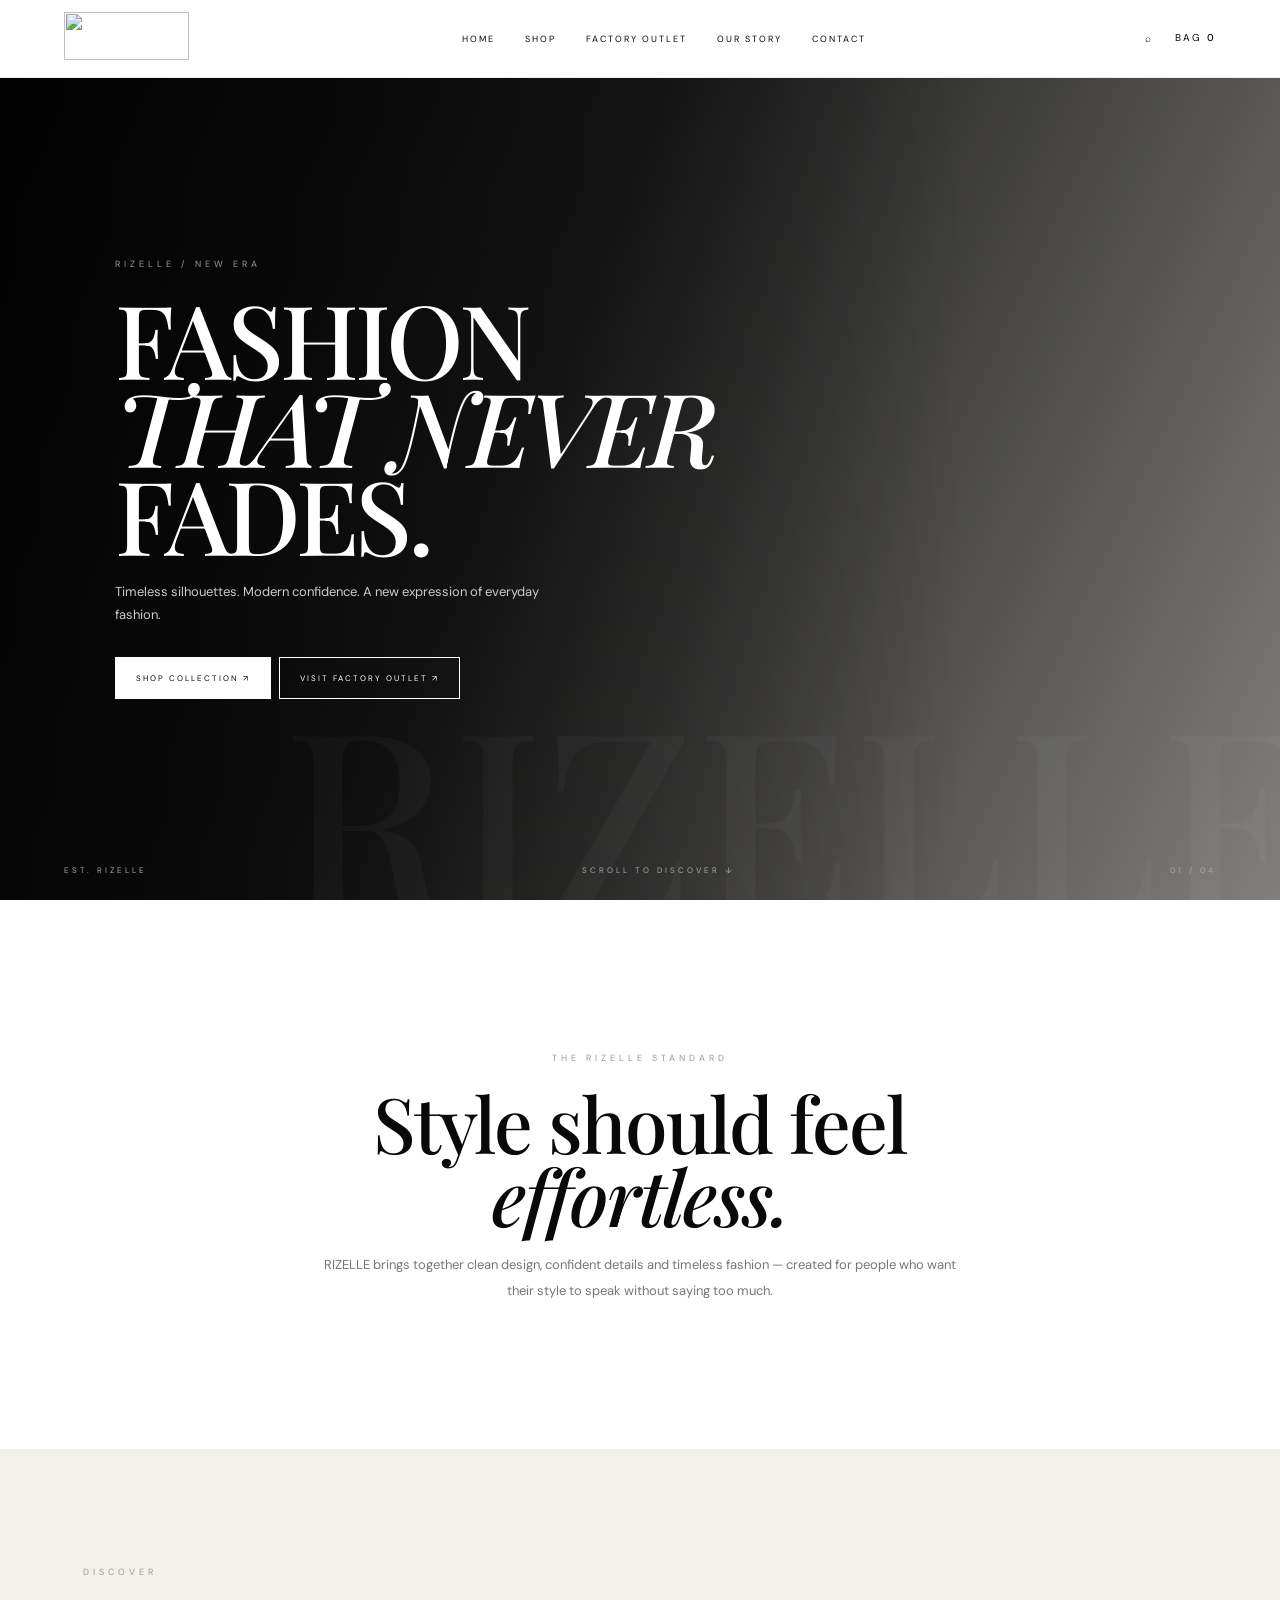
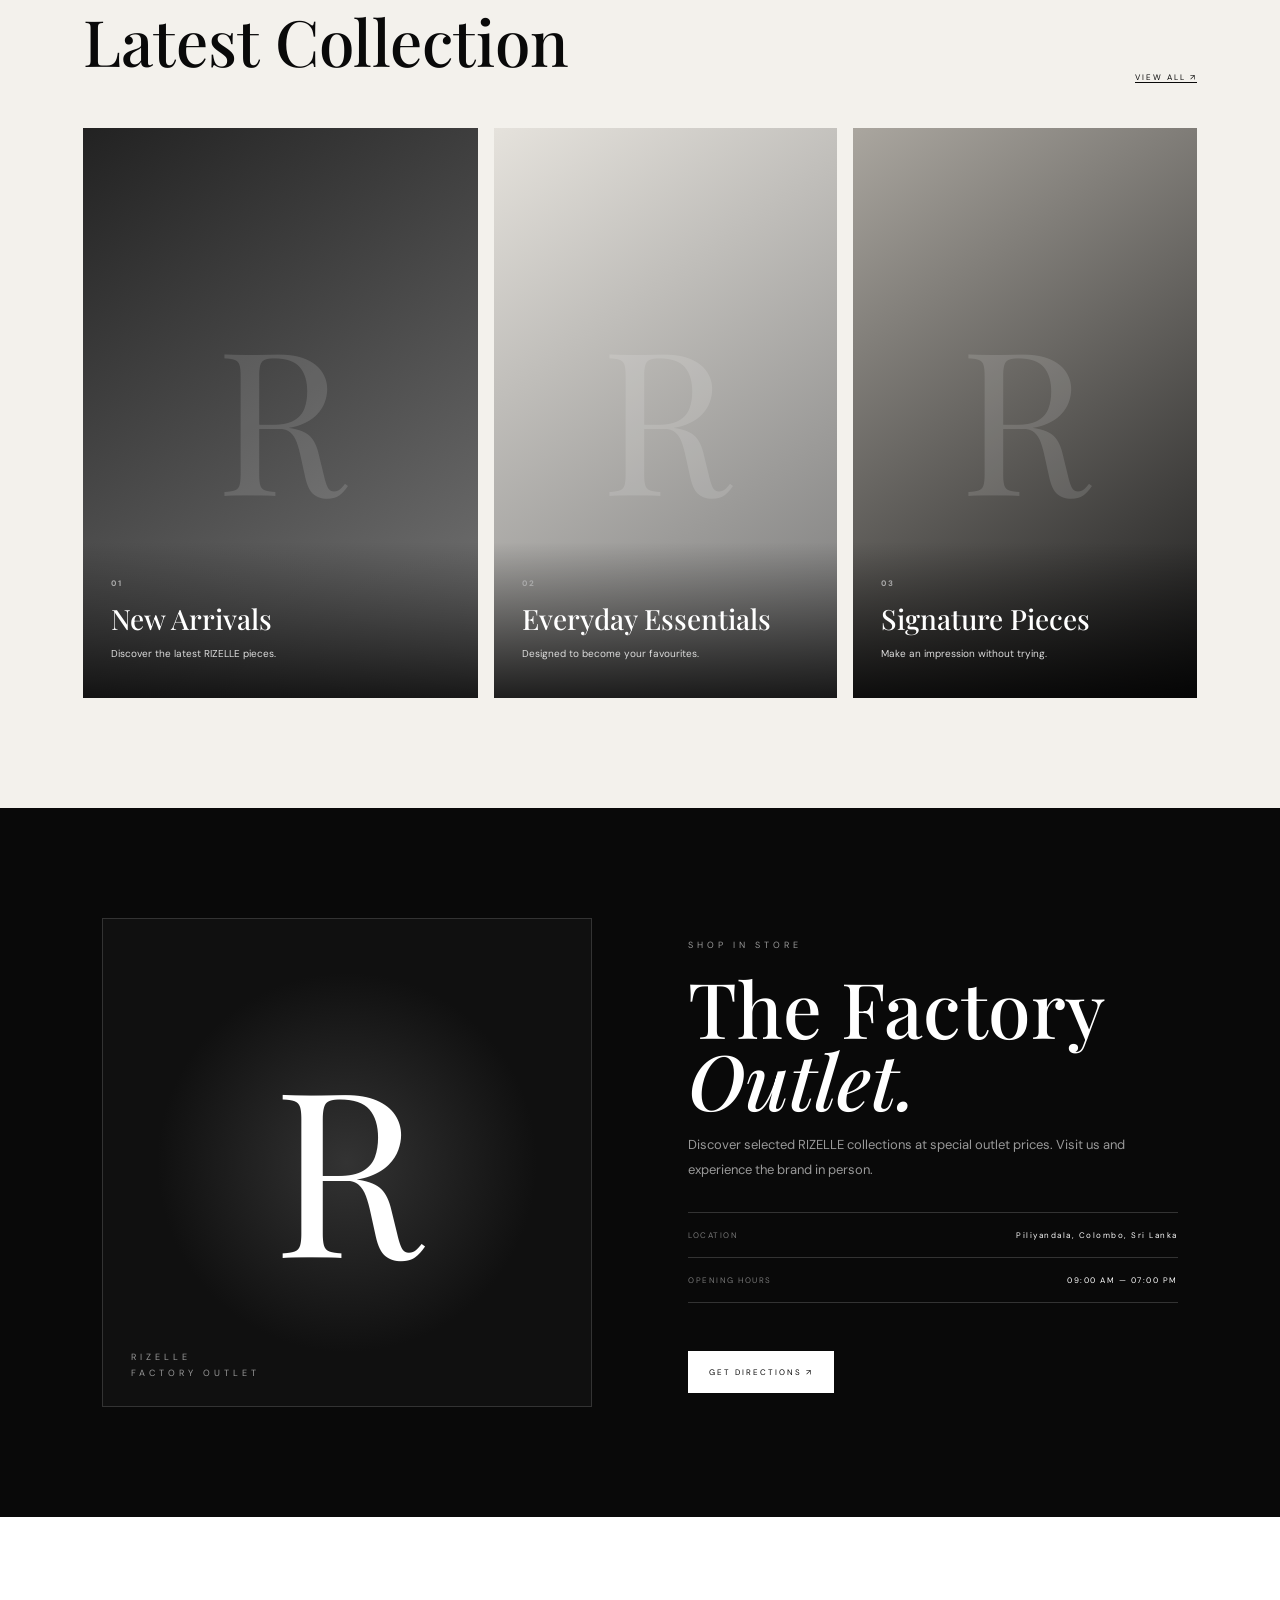
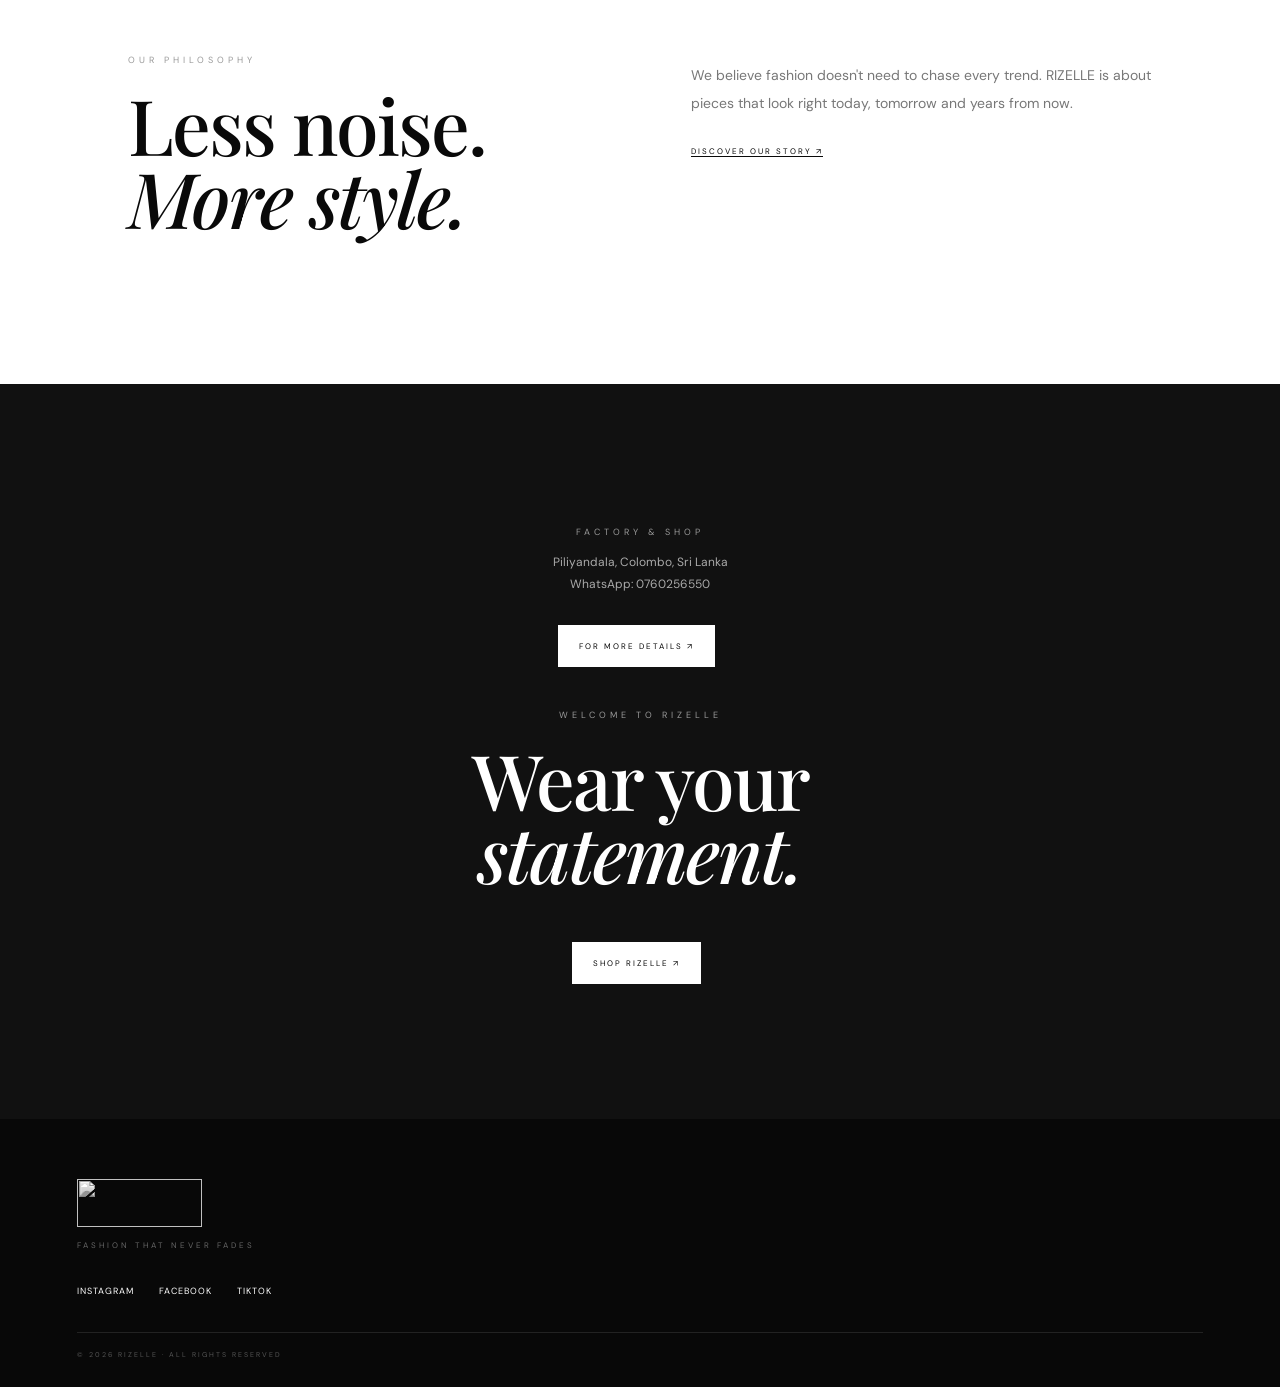
==== index.html @ 4c26e514 "Add files via upload" ====
<!doctype html>
<html lang="en"><head><meta charset="UTF-8"><meta name="viewport" content="width=device-width,initial-scale=1">
<title>RIZELLE — Fashion That Never Fades</title><link rel="stylesheet" href="style.css"></head>
<body>
<header><a href="#home"><img src="assets/rizelle-logo.jpg"></a>
<nav id="nav"><a href="#home">HOME</a><a href="shop.html">SHOP</a><a href="#outlet">FACTORY OUTLET</a><a href="#story">OUR STORY</a><a href="#contact">CONTACT</a></nav>
<div class="actions"><button onclick="location.href='shop.html'">⌕</button><a href="bag.html">BAG <b data-bag-count>0</b></a><button class="menu" onclick="document.getElementById('nav').classList.toggle('open')">☰</button></div></header>

<section class="hero" id="home"><div class="shade"></div><div class="heroText">
<small>RIZELLE / NEW ERA</small><h1>FASHION<br><i>THAT NEVER</i><br>FADES.</h1>
<p>Timeless silhouettes. Modern confidence. A new expression of everyday fashion.</p>
<div><a class="btn light" href="#collection">SHOP COLLECTION ↗</a><a class="btn outline" href="#outlet">VISIT FACTORY OUTLET ↗</a></div></div>
<footer class="heroFoot"><span>EST. RIZELLE</span><span>SCROLL TO DISCOVER ↓</span><span>01 / 04</span></footer></section>

<section class="intro"><small>THE RIZELLE STANDARD</small><h2>Style should feel<br><i>effortless.</i></h2>
<p>RIZELLE brings together clean design, confident details and timeless fashion — created for people who want their style to speak without saying too much.</p></section>

<section class="collection" id="collection"><div class="head"><div><small>DISCOVER</small><h2>Latest Collection</h2></div><a href="#" href="shop.html">VIEW ALL ↗</a></div>
<div class="grid"><article><span>R</span><div><b>01</b><h3>New Arrivals</h3><p>Discover the latest RIZELLE pieces.</p></div></article>
<article><span>R</span><div><b>02</b><h3>Everyday Essentials</h3><p>Designed to become your favourites.</p></div></article>
<article><span>R</span><div><b>03</b><h3>Signature Pieces</h3><p>Make an impression without trying.</p></div></article></div></section>

<section class="outlet" id="outlet"><div class="visual"><strong>R</strong><small>RIZELLE<br>FACTORY OUTLET</small></div>
<div><small>SHOP IN STORE</small><h2>The Factory<br><i>Outlet.</i></h2><p>Discover selected RIZELLE collections at special outlet prices. Visit us and experience the brand in person.</p>
<div class="meta"><span>LOCATION <b>Piliyandala, Colombo, Sri Lanka</b></span><span>OPENING HOURS <b>09:00 AM — 07:00 PM</b></span></div>
<a class="btn light" href="https://www.google.com/maps/search/?api=1&query=Piliyandala%2C%20Colombo%2C%20Sri%20Lanka" target="_blank" rel="noopener">GET DIRECTIONS ↗</a></div></section>

<section class="story" id="story"><div><small>OUR PHILOSOPHY</small><h2>Less noise.<br><i>More style.</i></h2></div>
<div><p>We believe fashion doesn't need to chase every trend. RIZELLE is about pieces that look right today, tomorrow and years from now.</p><a href="#" onclick="toast('About page will be added later.');return false">DISCOVER OUR STORY ↗</a></div></section>

<section class="cta" id="contact"><div style="margin-bottom:35px"><small>FACTORY & SHOP</small><p style="color:#aaa;font-size:12px;line-height:1.8">Piliyandala, Colombo, Sri Lanka<br>WhatsApp: 0760256550</p><a class="btn light" href="https://wa.me/94760256550?text=Hello%20RIZELLE%2C%20I%20need%20more%20details." target="_blank" rel="noopener">FOR MORE DETAILS ↗</a></div><small>WELCOME TO RIZELLE</small><h2>Wear your<br><i>statement.</i></h2><a class="btn light" href="#collection">SHOP RIZELLE ↗</a></section>
<footer class="siteFoot"><img src="assets/rizelle-logo.jpg"><p>FASHION THAT NEVER FADES</p><div><a href="#">Instagram</a><a href="#">Facebook</a><a href="#">TikTok</a></div><hr><small>© 2026 RIZELLE · ALL RIGHTS RESERVED</small></footer>
<div id="toast"></div><script src="products.js"></script><script>updateBagCount();function toast(x){let t=document.getElementById('toast');t.textContent=x;t.className='show';setTimeout(()=>t.className='',2400)}</script>
</body></html>
---- style.css ----
@import url('https://fonts.googleapis.com/css2?family=DM+Sans:wght@400;500;600&family=Playfair+Display:ital,wght@0,500;0,600;1,500&display=swap');
*{box-sizing:border-box}html{scroll-behavior:smooth}body{margin:0;font-family:'DM Sans',Arial;color:#090909}a{text-decoration:none;color:inherit}button{font:inherit;border:0;background:none;cursor:pointer}
header{height:78px;position:fixed;z-index:20;top:0;left:0;right:0;background:#fff;border-bottom:1px solid #eee;display:flex;align-items:center;justify-content:space-between;padding:0 5%}header img{width:125px;height:48px;object-fit:cover}
nav{display:flex;gap:30px;font-size:9px;letter-spacing:2px}nav a:hover{opacity:.5}.actions{display:flex;gap:18px;font-size:10px;letter-spacing:2px}.menu{display:none}
.hero{height:100vh;min-height:680px;position:relative;background:linear-gradient(115deg,#050505,#1c1c1c 42%,#8a8884);color:#fff;display:flex;align-items:center;overflow:hidden}.hero:after{content:'RIZELLE';position:absolute;right:-3%;bottom:-9%;font:500 20vw 'Playfair Display';color:#ffffff08}.shade{position:absolute;inset:0;background:linear-gradient(90deg,#000b,#0001 75%)}.heroText{position:relative;z-index:2;margin-left:9%;max-width:760px;padding-top:50px}.heroText small,.intro>small,.collection small,.outlet>div>small,.story small,.cta small{font-size:9px;letter-spacing:4px;color:#999}.heroText h1{font:500 clamp(56px,8vw,120px)/.86 'Playfair Display';letter-spacing:-4px;margin:22px 0}.heroText p{max-width:470px;color:#ccc;line-height:1.8;font-size:13px}.btn{display:inline-block;padding:15px 20px;margin:18px 8px 0 0;font-size:8px;letter-spacing:2px;border:1px solid #fff}.light{background:#fff;color:#090909}.outline{color:#fff}.outline:hover{background:#fff;color:#090909}.heroFoot{position:absolute;z-index:2;bottom:25px;left:5%;right:5%;display:flex;justify-content:space-between;color:#aaa;font-size:8px;letter-spacing:3px}
.intro{text-align:center;padding:145px 8%}.intro h2,.story h2,.cta h2{font:500 clamp(50px,6vw,88px)/.95 'Playfair Display';margin:20px 0;letter-spacing:-2px}.intro p{max-width:650px;margin:auto;color:#777;line-height:2;font-size:13px}
.collection{padding:110px 6.5%;background:#f3f1ec}.head{display:flex;justify-content:space-between;align-items:end;margin-bottom:45px}.head h2{font:500 clamp(43px,5vw,70px) 'Playfair Display';margin:18px 0 0}.head>a,.story a{font-size:8px;letter-spacing:2px;border-bottom:1px solid}
.grid{display:grid;grid-template-columns:1.15fr 1fr 1fr;gap:16px}.grid article{height:570px;position:relative;overflow:hidden;background:linear-gradient(145deg,#222,#777);color:#fff}.grid article:nth-child(2){background:linear-gradient(145deg,#e5e2dc,#777)}.grid article:nth-child(3){background:linear-gradient(145deg,#aaa69f,#191919)}.grid article>span{position:absolute;inset:0;display:flex;align-items:center;justify-content:center;font:200px 'Playfair Display';color:#fff2}.grid article>div{position:absolute;bottom:0;padding:28px;width:100%;background:linear-gradient(#0000,#000c)}.grid b{font-size:8px;color:#aaa;letter-spacing:2px}.grid h3{font:500 28px 'Playfair Display';margin:9px 0 4px}.grid p{font-size:10px;color:#ddd}
.outlet{padding:110px 8%;background:#090909;color:#fff;display:grid;grid-template-columns:1fr 1fr;gap:9%;align-items:center}.visual{aspect-ratio:1;border:1px solid #333;display:flex;align-items:center;justify-content:center;position:relative;background:radial-gradient(circle,#333,#101010 55%)}.visual strong{font:18vw 'Playfair Display'}.visual small{position:absolute;bottom:25px;left:28px;font-size:8px;letter-spacing:3px;line-height:1.8;color:#aaa}.outlet h2{font:500 clamp(50px,6vw,86px)/.94 'Playfair Display';margin:18px 0}.outlet p{max-width:500px;color:#999;line-height:1.9;font-size:13px}.meta{border-top:1px solid #333;margin:30px 0}.meta span{display:flex;justify-content:space-between;border-bottom:1px solid #333;padding:17px 0;font-size:8px;letter-spacing:1.5px;color:#777}.meta b{font-weight:400;color:#fff}
.story{padding:130px 10%;display:grid;grid-template-columns:1fr 1fr;gap:10%}.story p{max-width:480px;color:#777;line-height:2;font-size:14px}.story a{display:inline-block;margin-top:15px}
.cta{text-align:center;background:#111;color:#fff;padding:135px 7%}.cta h2{margin:20px 0 35px}.siteFoot{background:#080808;color:#fff;padding:60px 6% 25px}.siteFoot img{width:125px;height:48px;object-fit:cover;filter:grayscale(1)}.siteFoot p{font-size:8px;letter-spacing:3px;color:#666}.siteFoot div{display:flex;gap:25px;margin:35px 0;font-size:9px;letter-spacing:1px;text-transform:uppercase}.siteFoot hr{border:0;border-top:1px solid #222}.siteFoot>small{color:#555;font-size:7px;letter-spacing:2px}
#toast{position:fixed;z-index:50;bottom:30px;left:50%;transform:translate(-50%,20px);background:#111;color:#fff;padding:14px 20px;font-size:10px;opacity:0;transition:.25s;pointer-events:none}#toast.show{opacity:1;transform:translate(-50%,0)}
@media(max-width:850px){nav{display:none;position:absolute;top:78px;left:0;right:0;background:#fff;padding:25px;flex-direction:column}nav.open{display:flex}.menu{display:block}.heroText{margin-left:7%}.grid{grid-template-columns:1fr}.grid article{height:480px}.outlet{grid-template-columns:1fr}.story{grid-template-columns:1fr;gap:45px}.heroFoot span:nth-child(2){display:none}}
@media(max-width:520px){header{height:70px}.hero{min-height:720px}.heroText{margin-left:6%;padding-right:6%}.heroText h1{font-size:56px;letter-spacing:-2px}.heroFoot{font-size:7px}.intro{padding:100px 7%}.collection{padding:80px 6%}.outlet{padding:80px 6%}.story{padding:90px 7%}.cta{padding:100px 7%}.siteFoot div{flex-direction:column;gap:12px}}
.actions a{font-size:10px;letter-spacing:2px}.actions b{font-weight:500}.siteFoot a:hover{opacity:.6}
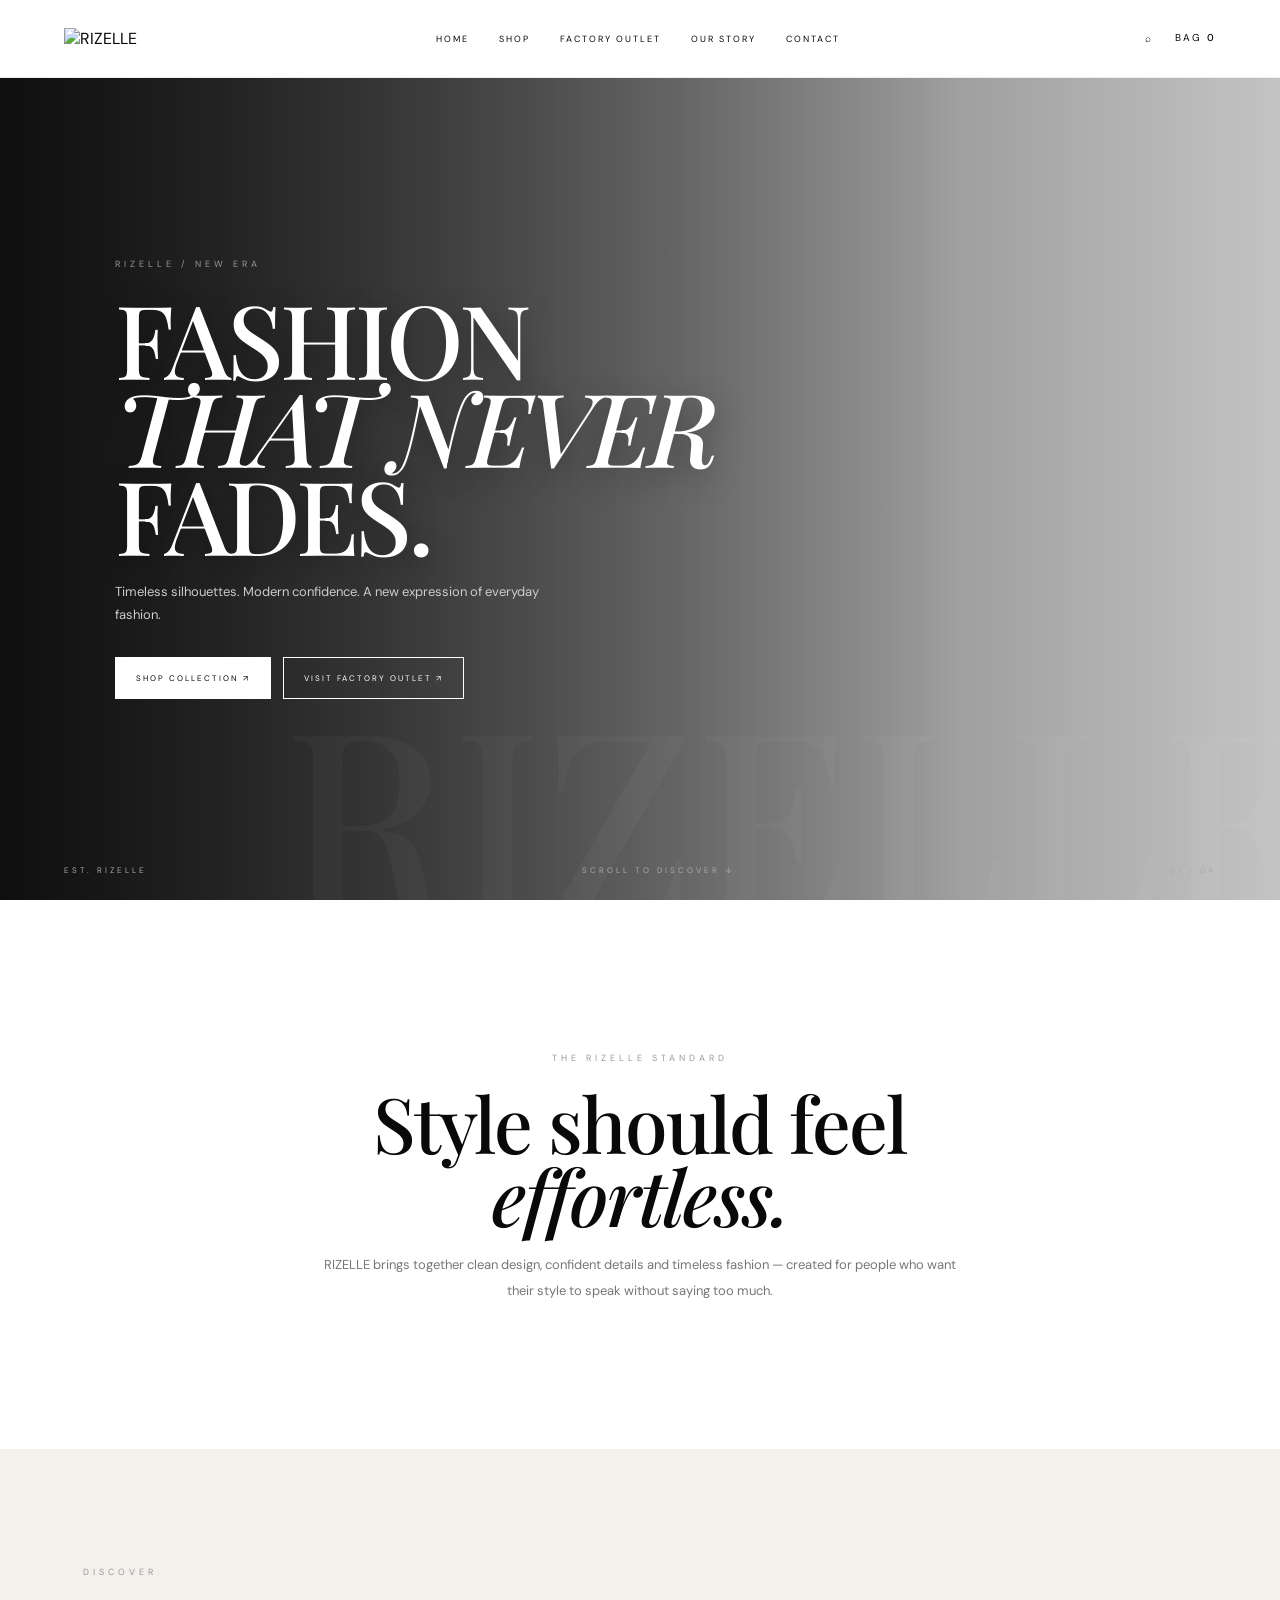
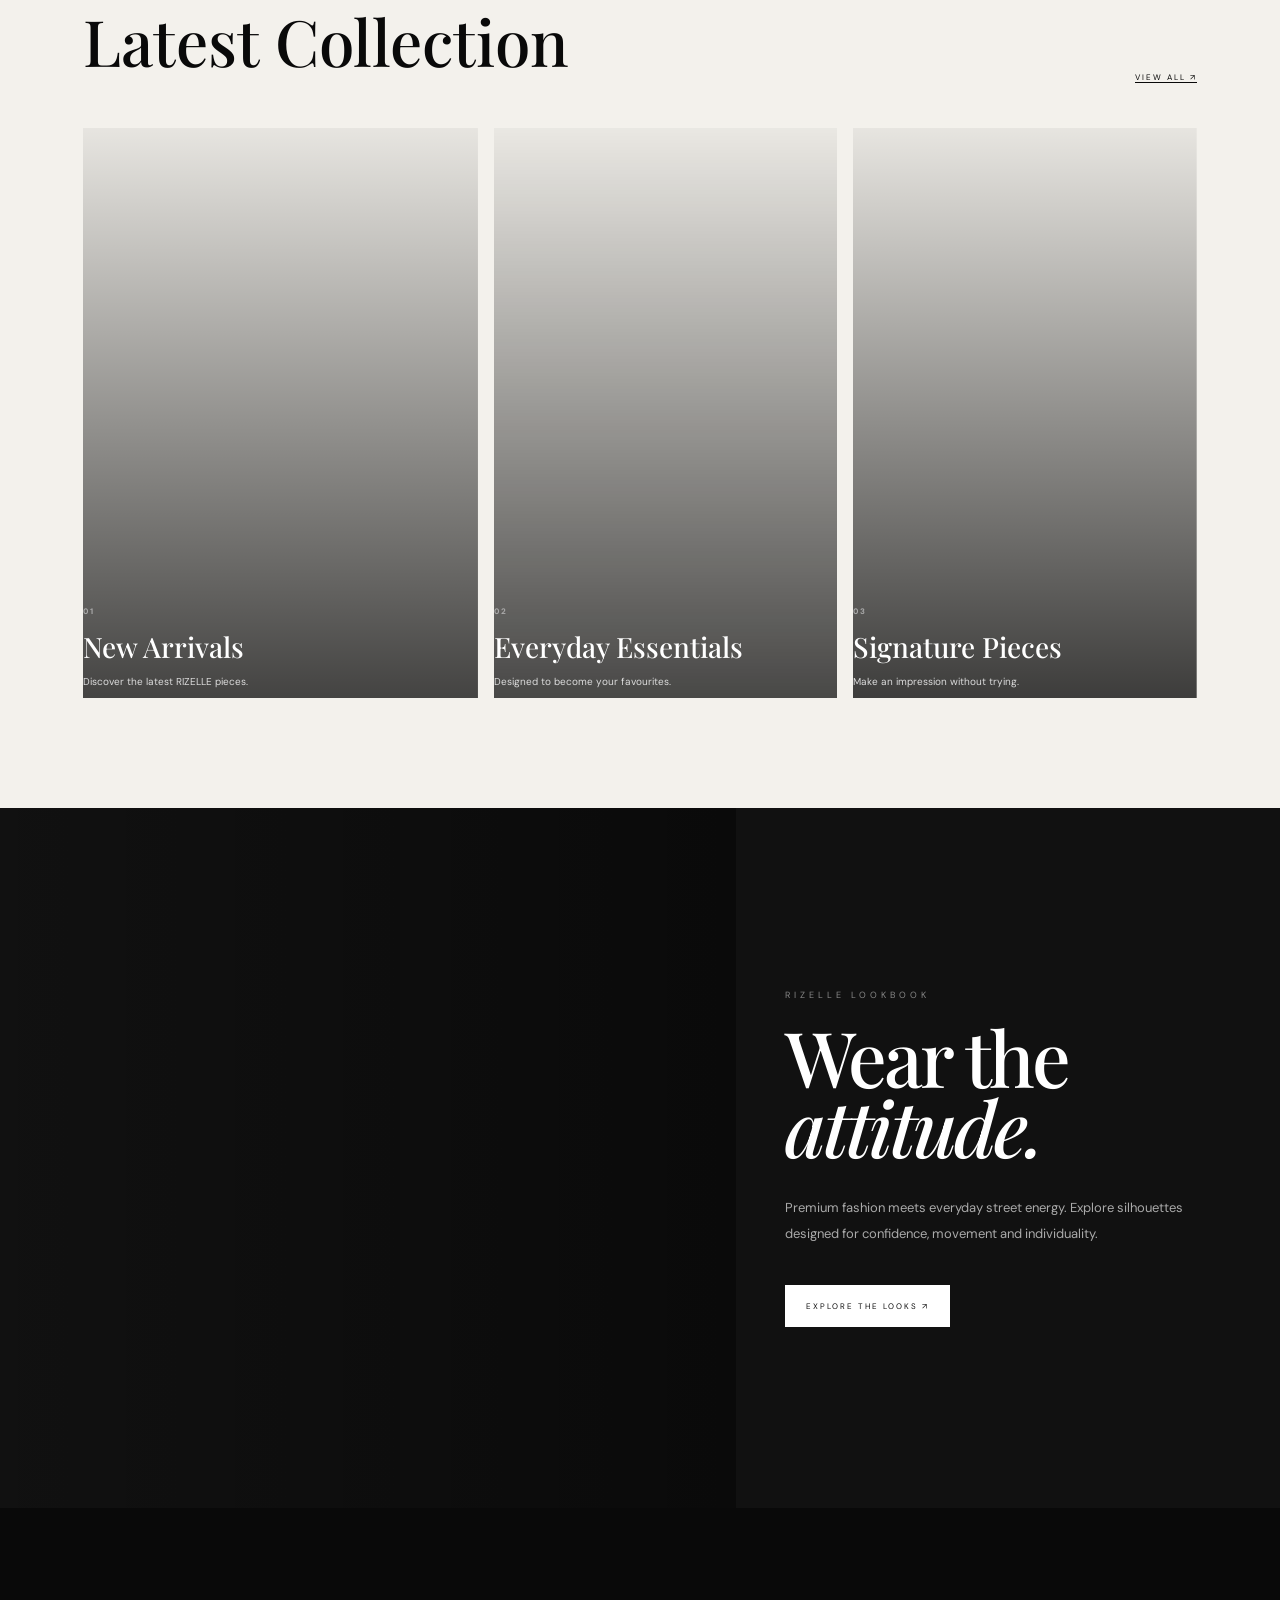
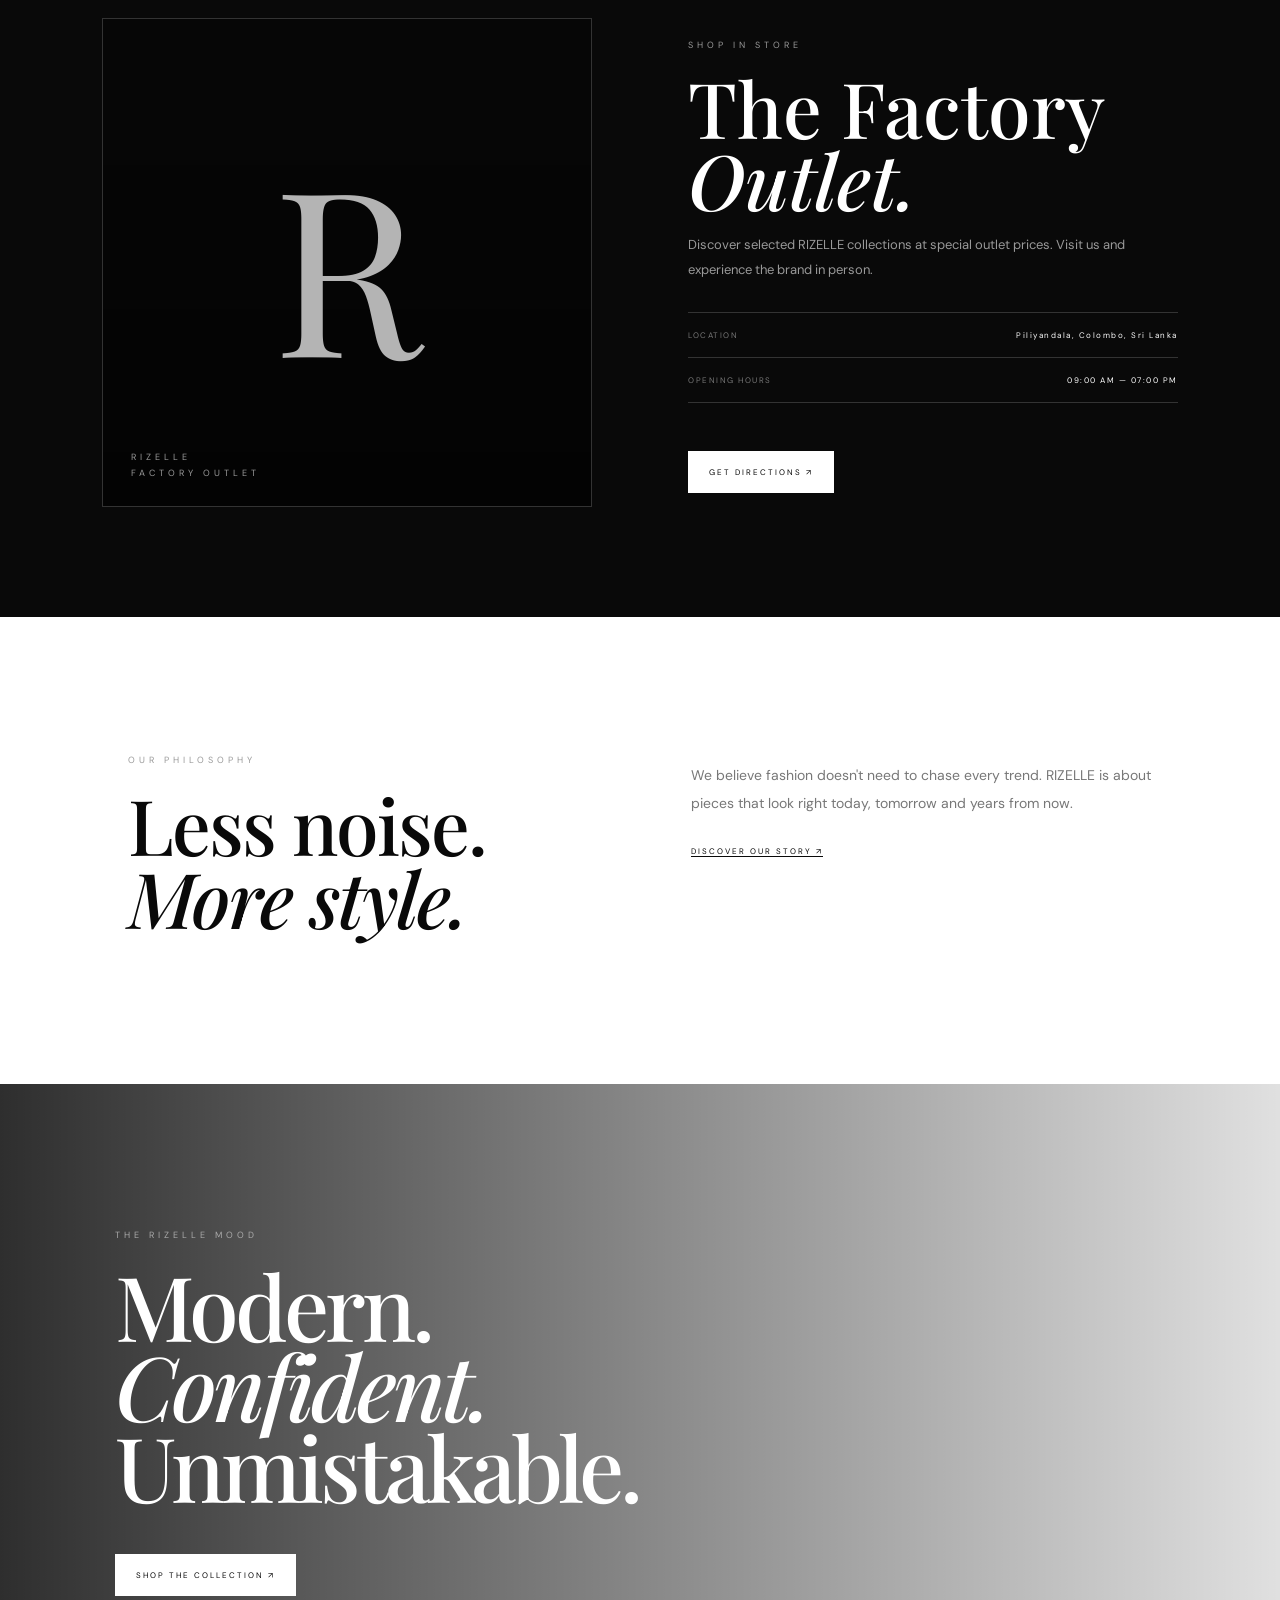
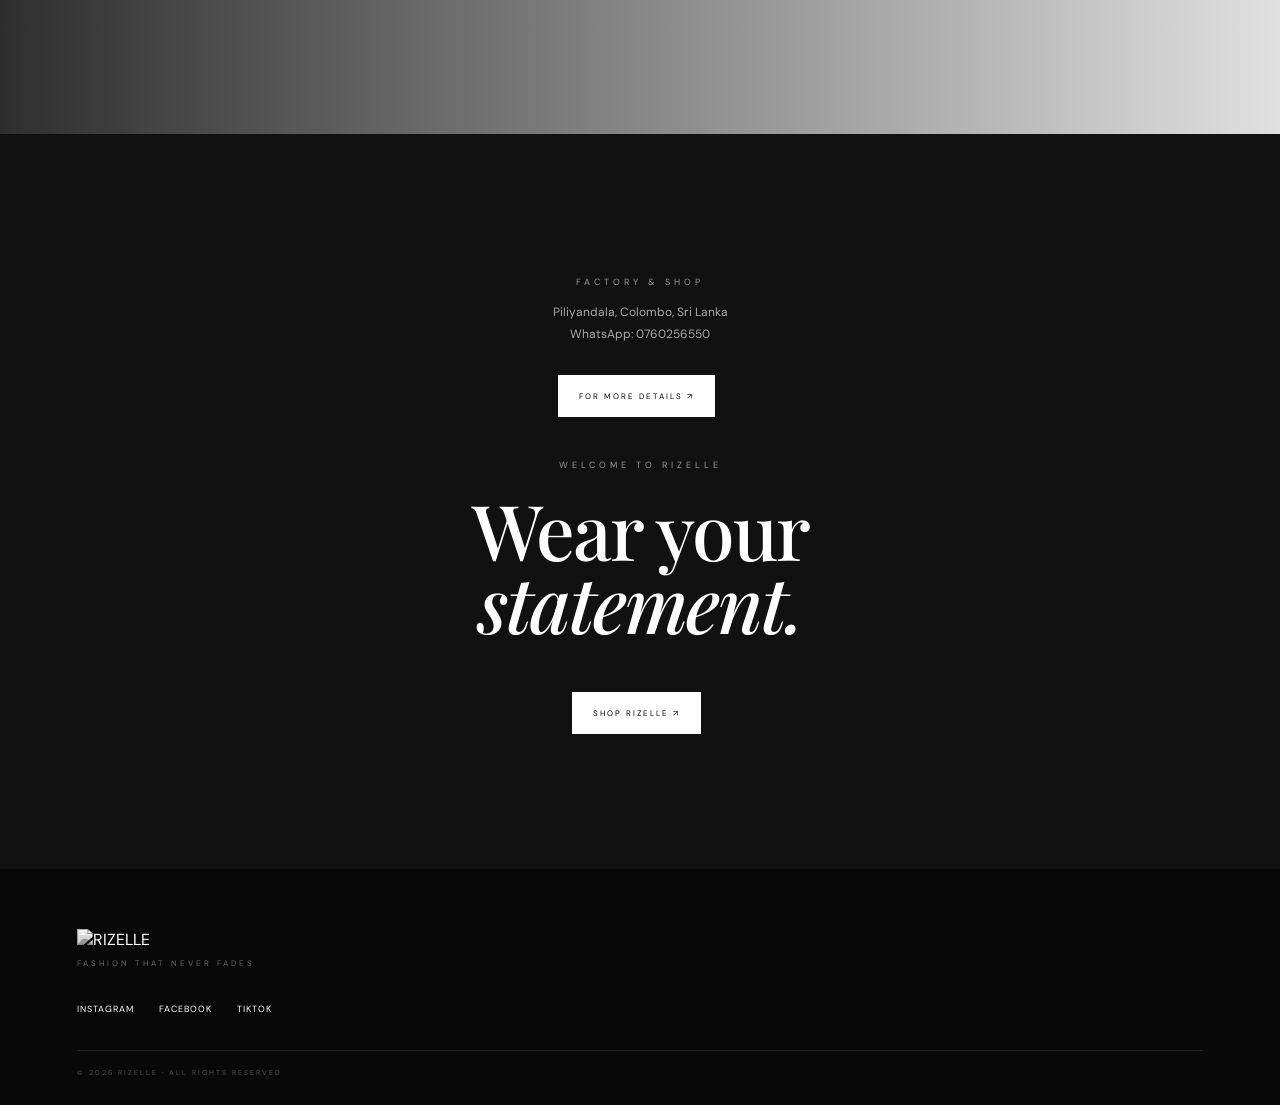
==== commit ce9a61e8: "Refactor index.html structure and styles" ====
--- a/index.html
+++ b/index.html
@@ -1,34 +1,953 @@
 <!doctype html>
-<html lang="en"><head><meta charset="UTF-8"><meta name="viewport" content="width=device-width,initial-scale=1">
-<title>RIZELLE — Fashion That Never Fades</title><link rel="stylesheet" href="style.css"></head>
+
+<html lang="en">
+
+<head>
+
+<meta charset="UTF-8">
+
+<meta
+name="viewport"
+content="width=device-width,initial-scale=1"
+
+>
+
+<title>RIZELLE — Fashion That Never Fades</title>
+
+<link
+  rel="stylesheet"
+  href="style.css"
+>
+
+<style>
+
+/* =========================================================
+   RIZELLE HOMEPAGE CREATIVE LAYER
+   ========================================================= */
+
+.hero {
+  background:
+    linear-gradient(
+      90deg,
+      rgba(0,0,0,.78),
+      rgba(0,0,0,.18)
+    ),
+    url("https://images.pexels.com/photos/1043474/pexels-photo-1043474.jpeg?auto=compress&cs=tinysrgb&w=1800")
+    center/cover no-repeat !important;
+}
+
+.heroText {
+  max-width: 780px;
+}
+
+.heroText h1 {
+  text-shadow: 0 8px 30px rgba(0,0,0,.35);
+}
+
+
+/* COLLECTION */
+
+.collection {
+  background: #f3f1ec;
+}
+
+.collection .grid article {
+  background-size: cover !important;
+  background-position: center !important;
+  transition:
+    transform .5s ease,
+    background-position .5s ease;
+}
+
+.collection .grid article:hover {
+  transform: translateY(-8px);
+}
+
+.cardOne {
+  background:
+    linear-gradient(
+      0deg,
+      rgba(0,0,0,.72),
+      rgba(0,0,0,.05)
+    ),
+    url("https://images.pexels.com/photos/298863/pexels-photo-298863.jpeg?auto=compress&cs=tinysrgb&w=1200")
+    center/cover no-repeat !important;
+}
+
+.cardTwo {
+  background:
+    linear-gradient(
+      0deg,
+      rgba(0,0,0,.70),
+      rgba(0,0,0,.04)
+    ),
+    url("https://images.pexels.com/photos/428338/pexels-photo-428338.jpeg?auto=compress&cs=tinysrgb&w=1200")
+    center/cover no-repeat !important;
+}
+
+.cardThree {
+  background:
+    linear-gradient(
+      0deg,
+      rgba(0,0,0,.75),
+      rgba(0,0,0,.05)
+    ),
+    url("https://images.pexels.com/photos/1124465/pexels-photo-1124465.jpeg?auto=compress&cs=tinysrgb&w=1200")
+    center/cover no-repeat !important;
+}
+
+.collectionCard {
+  position: relative;
+}
+
+.collectionCard a {
+  position: absolute;
+  inset: 0;
+  display: block;
+  color: #fff;
+}
+
+.collectionCard > a > div:last-child {
+  position: absolute;
+  bottom: 0;
+  left: 0;
+  width: 100%;
+}
+
+
+/* LOOKBOOK */
+
+.lookbook {
+  min-height: 700px;
+  display: grid;
+  grid-template-columns: 1.15fr .85fr;
+  background: #111;
+  color: #fff;
+}
+
+.lookbookImage {
+  min-height: 700px;
+
+  background:
+    linear-gradient(
+      90deg,
+      rgba(0,0,0,.02),
+      rgba(0,0,0,.42)
+    ),
+    url("https://images.pexels.com/photos/1926769/pexels-photo-1926769.jpeg?auto=compress&cs=tinysrgb&w=1600")
+    center/cover no-repeat;
+}
+
+.lookbookText {
+  display: flex;
+  flex-direction: column;
+  justify-content: center;
+  padding: 80px 9%;
+}
+
+.lookbookText small {
+  color: #888;
+  font-size: 9px;
+  letter-spacing: 4px;
+}
+
+.lookbookText h2 {
+  font:
+    500 clamp(50px,6vw,88px)/.92
+    'Playfair Display',
+    serif;
+
+  letter-spacing: -3px;
+  margin: 20px 0;
+}
+
+.lookbookText p {
+  max-width: 420px;
+  color: #aaa;
+  font-size: 13px;
+  line-height: 2;
+  margin-bottom: 20px;
+}
+
+.btn.dark {
+  background: #fff;
+  color: #111;
+  border-color: #fff;
+  align-self: flex-start;
+}
+
+.btn.dark:hover {
+  background: transparent;
+  color: #fff;
+}
+
+
+/* OUTLET IMAGE */
+
+.outlet .visual {
+  overflow: hidden;
+
+  background:
+    linear-gradient(
+      rgba(0,0,0,.28),
+      rgba(0,0,0,.65)
+    ),
+    url("https://images.pexels.com/photos/994523/pexels-photo-994523.jpeg?auto=compress&cs=tinysrgb&w=1200")
+    center/cover no-repeat;
+}
+
+.outlet .visual strong {
+  color: rgba(255,255,255,.7);
+}
+
+
+/* STORY */
+
+.story {
+  background: #fff;
+}
+
+
+/* BRAND STATEMENT */
+
+.brandImage {
+  min-height: 650px;
+  display: flex;
+  align-items: center;
+
+  padding: 100px 9%;
+
+  color: #fff;
+
+  background:
+    linear-gradient(
+      90deg,
+      rgba(0,0,0,.82),
+      rgba(0,0,0,.12)
+    ),
+    url("https://images.pexels.com/photos/994523/pexels-photo-994523.jpeg?auto=compress&cs=tinysrgb&w=1800")
+    center/cover no-repeat;
+}
+
+.brandImage small {
+  font-size: 9px;
+  letter-spacing: 4px;
+  color: #aaa;
+}
+
+.brandImage h2 {
+  font:
+    500 clamp(52px,7vw,100px)/.9
+    'Playfair Display',
+    serif;
+
+  letter-spacing: -4px;
+  margin: 22px 0 30px;
+}
+
+
+/* MOBILE */
+
+@media(max-width:850px) {
+
+  .lookbook {
+    grid-template-columns: 1fr;
+  }
+
+  .lookbookImage {
+    min-height: 560px;
+  }
+
+  .lookbookText {
+    min-height: 500px;
+    padding: 80px 8%;
+  }
+
+  .brandImage {
+    min-height: 600px;
+    padding: 80px 7%;
+  }
+
+}
+
+
+@media(max-width:520px) {
+
+  .hero {
+    background-position: 62% center !important;
+  }
+
+  .lookbookImage {
+    min-height: 470px;
+  }
+
+  .lookbookText {
+    padding: 70px 7%;
+  }
+
+  .brandImage {
+    min-height: 540px;
+  }
+
+  .brandImage h2 {
+    letter-spacing: -2px;
+  }
+
+}
+
+</style>
+
+</head>
+
 <body>
-<header><a href="#home"><img src="assets/rizelle-logo.jpg"></a>
-<nav id="nav"><a href="#home">HOME</a><a href="shop.html">SHOP</a><a href="#outlet">FACTORY OUTLET</a><a href="#story">OUR STORY</a><a href="#contact">CONTACT</a></nav>
-<div class="actions"><button onclick="location.href='shop.html'">⌕</button><a href="bag.html">BAG <b data-bag-count>0</b></a><button class="menu" onclick="document.getElementById('nav').classList.toggle('open')">☰</button></div></header>
-
-<section class="hero" id="home"><div class="shade"></div><div class="heroText">
-<small>RIZELLE / NEW ERA</small><h1>FASHION<br><i>THAT NEVER</i><br>FADES.</h1>
-<p>Timeless silhouettes. Modern confidence. A new expression of everyday fashion.</p>
-<div><a class="btn light" href="#collection">SHOP COLLECTION ↗</a><a class="btn outline" href="#outlet">VISIT FACTORY OUTLET ↗</a></div></div>
-<footer class="heroFoot"><span>EST. RIZELLE</span><span>SCROLL TO DISCOVER ↓</span><span>01 / 04</span></footer></section>
-
-<section class="intro"><small>THE RIZELLE STANDARD</small><h2>Style should feel<br><i>effortless.</i></h2>
-<p>RIZELLE brings together clean design, confident details and timeless fashion — created for people who want their style to speak without saying too much.</p></section>
-
-<section class="collection" id="collection"><div class="head"><div><small>DISCOVER</small><h2>Latest Collection</h2></div><a href="#" href="shop.html">VIEW ALL ↗</a></div>
-<div class="grid"><article><span>R</span><div><b>01</b><h3>New Arrivals</h3><p>Discover the latest RIZELLE pieces.</p></div></article>
-<article><span>R</span><div><b>02</b><h3>Everyday Essentials</h3><p>Designed to become your favourites.</p></div></article>
-<article><span>R</span><div><b>03</b><h3>Signature Pieces</h3><p>Make an impression without trying.</p></div></article></div></section>
-
-<section class="outlet" id="outlet"><div class="visual"><strong>R</strong><small>RIZELLE<br>FACTORY OUTLET</small></div>
-<div><small>SHOP IN STORE</small><h2>The Factory<br><i>Outlet.</i></h2><p>Discover selected RIZELLE collections at special outlet prices. Visit us and experience the brand in person.</p>
-<div class="meta"><span>LOCATION <b>Piliyandala, Colombo, Sri Lanka</b></span><span>OPENING HOURS <b>09:00 AM — 07:00 PM</b></span></div>
-<a class="btn light" href="https://www.google.com/maps/search/?api=1&query=Piliyandala%2C%20Colombo%2C%20Sri%20Lanka" target="_blank" rel="noopener">GET DIRECTIONS ↗</a></div></section>
-
-<section class="story" id="story"><div><small>OUR PHILOSOPHY</small><h2>Less noise.<br><i>More style.</i></h2></div>
-<div><p>We believe fashion doesn't need to chase every trend. RIZELLE is about pieces that look right today, tomorrow and years from now.</p><a href="#" onclick="toast('About page will be added later.');return false">DISCOVER OUR STORY ↗</a></div></section>
-
-<section class="cta" id="contact"><div style="margin-bottom:35px"><small>FACTORY & SHOP</small><p style="color:#aaa;font-size:12px;line-height:1.8">Piliyandala, Colombo, Sri Lanka<br>WhatsApp: 0760256550</p><a class="btn light" href="https://wa.me/94760256550?text=Hello%20RIZELLE%2C%20I%20need%20more%20details." target="_blank" rel="noopener">FOR MORE DETAILS ↗</a></div><small>WELCOME TO RIZELLE</small><h2>Wear your<br><i>statement.</i></h2><a class="btn light" href="#collection">SHOP RIZELLE ↗</a></section>
-<footer class="siteFoot"><img src="assets/rizelle-logo.jpg"><p>FASHION THAT NEVER FADES</p><div><a href="#">Instagram</a><a href="#">Facebook</a><a href="#">TikTok</a></div><hr><small>© 2026 RIZELLE · ALL RIGHTS RESERVED</small></footer>
-<div id="toast"></div><script src="products.js"></script><script>updateBagCount();function toast(x){let t=document.getElementById('toast');t.textContent=x;t.className='show';setTimeout(()=>t.className='',2400)}</script>
-</body></html>+
+<!-- =====================================================
+     HEADER
+     ===================================================== -->
+
+<header>
+
+<a href="#home">
+
+<img
+src="assets/rizelle-logo.jpg"
+alt="RIZELLE"
+
+>
+
+</a>
+
+<nav id="nav">
+
+<a href="#home">
+HOME
+</a>
+
+<a href="shop.html">
+SHOP
+</a>
+
+<a href="#outlet">
+FACTORY OUTLET
+</a>
+
+<a href="#story">
+OUR STORY
+</a>
+
+<a href="#contact">
+CONTACT
+</a>
+
+</nav>
+
+<div class="actions">
+
+<button
+onclick="location.href='shop.html'"
+
+>
+
+⌕ </button>
+
+<a href="bag.html">
+
+BAG
+
+<b data-bag-count>
+0
+</b>
+
+</a>
+
+<button
+class="menu"
+onclick="
+document
+.getElementById('nav')
+.classList.toggle('open')
+"
+
+>
+
+☰ </button>
+
+</div>
+
+</header>
+
+<!-- =====================================================
+     HERO
+     ===================================================== -->
+
+<section
+  class="hero"
+  id="home"
+>
+
+<div class="shade"></div>
+
+<div class="heroText">
+
+<small>
+RIZELLE / NEW ERA
+</small>
+
+<h1>
+
+FASHION<br>
+
+<i>THAT NEVER</i><br>
+
+FADES.
+
+</h1>
+
+<p>
+
+Timeless silhouettes.
+Modern confidence.
+A new expression of everyday fashion.
+
+</p>
+
+<div>
+
+<a
+class="btn light"
+href="#collection"
+
+>
+
+SHOP COLLECTION ↗ </a>
+
+<a
+class="btn outline"
+href="#outlet"
+
+>
+
+VISIT FACTORY OUTLET ↗ </a>
+
+</div>
+
+</div>
+
+<footer class="heroFoot">
+
+<span>
+EST. RIZELLE
+</span>
+
+<span>
+SCROLL TO DISCOVER ↓
+</span>
+
+<span>
+01 / 04
+</span>
+
+</footer>
+
+</section>
+
+<!-- =====================================================
+     INTRO
+     ===================================================== -->
+
+<section class="intro">
+
+<small>
+THE RIZELLE STANDARD
+</small>
+
+<h2>
+
+Style should feel<br>
+
+<i>effortless.</i>
+
+</h2>
+
+<p>
+
+RIZELLE brings together clean design,
+confident details and timeless fashion —
+created for people who want their style
+to speak without saying too much.
+
+</p>
+
+</section>
+
+<!-- =====================================================
+     COLLECTION
+     ===================================================== -->
+
+<section
+  class="collection"
+  id="collection"
+>
+
+<div class="head">
+
+<div>
+
+<small>
+DISCOVER
+</small>
+
+<h2>
+Latest Collection
+</h2>
+
+</div>
+
+<a href="shop.html">
+VIEW ALL ↗
+</a>
+
+</div>
+
+<div class="grid">
+
+<article
+  class="collectionCard cardOne"
+>
+
+<a href="shop.html">
+
+<div></div>
+
+<div>
+
+<b>
+01
+</b>
+
+<h3>
+New Arrivals
+</h3>
+
+<p>
+Discover the latest RIZELLE pieces.
+</p>
+
+</div>
+
+</a>
+
+</article>
+
+<article
+  class="collectionCard cardTwo"
+>
+
+<a href="shop.html">
+
+<div></div>
+
+<div>
+
+<b>
+02
+</b>
+
+<h3>
+Everyday Essentials
+</h3>
+
+<p>
+Designed to become your favourites.
+</p>
+
+</div>
+
+</a>
+
+</article>
+
+<article
+  class="collectionCard cardThree"
+>
+
+<a href="shop.html">
+
+<div></div>
+
+<div>
+
+<b>
+03
+</b>
+
+<h3>
+Signature Pieces
+</h3>
+
+<p>
+Make an impression without trying.
+</p>
+
+</div>
+
+</a>
+
+</article>
+
+</div>
+
+</section>
+
+<!-- =====================================================
+     LOOKBOOK
+     ===================================================== -->
+
+<section class="lookbook">
+
+<div class="lookbookImage"></div>
+
+<div class="lookbookText">
+
+<small>
+RIZELLE LOOKBOOK
+</small>
+
+<h2>
+
+Wear the<br>
+
+<i>attitude.</i>
+
+</h2>
+
+<p>
+
+Premium fashion meets everyday
+street energy. Explore silhouettes
+designed for confidence, movement
+and individuality.
+
+</p>
+
+<a
+class="btn dark"
+href="shop.html"
+
+>
+
+EXPLORE THE LOOKS ↗ </a>
+
+</div>
+
+</section>
+
+<!-- =====================================================
+     FACTORY OUTLET
+     ===================================================== -->
+
+<section
+  class="outlet"
+  id="outlet"
+>
+
+<div class="visual">
+
+<strong>
+R
+</strong>
+
+<small>
+
+RIZELLE<br>
+
+FACTORY OUTLET
+
+</small>
+
+</div>
+
+<div>
+
+<small>
+SHOP IN STORE
+</small>
+
+<h2>
+
+The Factory<br>
+
+<i>Outlet.</i>
+
+</h2>
+
+<p>
+
+Discover selected RIZELLE collections
+at special outlet prices. Visit us and
+experience the brand in person.
+
+</p>
+
+<div class="meta">
+
+<span>
+
+LOCATION
+
+<b>
+Piliyandala, Colombo, Sri Lanka
+</b>
+
+</span>
+
+<span>
+
+OPENING HOURS
+
+<b>
+09:00 AM — 07:00 PM
+</b>
+
+</span>
+
+</div>
+
+<a
+class="btn light"
+href="https://www.google.com/maps/search/?api=1&query=Piliyandala%2C%20Colombo%2C%20Sri%20Lanka"
+target="_blank"
+rel="noopener"
+
+>
+
+GET DIRECTIONS ↗ </a>
+
+</div>
+
+</section>
+
+<!-- =====================================================
+     STORY
+     ===================================================== -->
+
+<section
+  class="story"
+  id="story"
+>
+
+<div>
+
+<small>
+OUR PHILOSOPHY
+</small>
+
+<h2>
+
+Less noise.<br>
+
+<i>More style.</i>
+
+</h2>
+
+</div>
+
+<div>
+
+<p>
+
+We believe fashion doesn't need
+to chase every trend.
+
+RIZELLE is about pieces that look
+right today, tomorrow and years
+from now.
+
+</p>
+
+<a
+href="#"
+onclick="
+toast(
+'Our story page will be added later.'
+);
+return false;
+"
+
+>
+
+DISCOVER OUR STORY ↗ </a>
+
+</div>
+
+</section>
+
+<!-- =====================================================
+     BRAND IMAGE
+     ===================================================== -->
+
+<section class="brandImage">
+
+<div>
+
+<small>
+THE RIZELLE MOOD
+</small>
+
+<h2>
+
+Modern.<br>
+
+<i>Confident.</i><br>
+
+Unmistakable.
+
+</h2>
+
+<a
+class="btn light"
+href="shop.html"
+
+>
+
+SHOP THE COLLECTION ↗ </a>
+
+</div>
+
+</section>
+
+<!-- =====================================================
+     CONTACT CTA
+     ===================================================== -->
+
+<section
+  class="cta"
+  id="contact"
+>
+
+<div style="margin-bottom:35px">
+
+<small>
+FACTORY & SHOP
+</small>
+
+<p
+  style="
+    color:#aaa;
+    font-size:12px;
+    line-height:1.8;
+  "
+>
+
+Piliyandala, Colombo, Sri Lanka<br>
+
+WhatsApp: 0760256550
+
+</p>
+
+<a
+class="btn light"
+href="https://wa.me/94760256550?text=Hello%20RIZELLE%2C%20I%20need%20more%20details."
+target="_blank"
+rel="noopener"
+
+>
+
+FOR MORE DETAILS ↗ </a>
+
+</div>
+
+<small>
+WELCOME TO RIZELLE
+</small>
+
+<h2>
+
+Wear your<br>
+
+<i>statement.</i>
+
+</h2>
+
+<a
+class="btn light"
+href="shop.html"
+
+>
+
+SHOP RIZELLE ↗ </a>
+
+</section>
+
+<!-- =====================================================
+     FOOTER
+     ===================================================== -->
+
+<footer class="siteFoot">
+
+<img
+src="assets/rizelle-logo.jpg"
+alt="RIZELLE"
+
+>
+
+<p>
+FASHION THAT NEVER FADES
+</p>
+
+<div>
+
+<a href="#">
+Instagram
+</a>
+
+<a href="#">
+Facebook
+</a>
+
+<a href="#">
+TikTok
+</a>
+
+</div>
+
+<hr>
+
+<small>
+© 2026 RIZELLE · ALL RIGHTS RESERVED
+</small>
+
+</footer>
+
+<div id="toast"></div>
+
+<script src="products.js"></script>
+
+<script>
+
+updateBagCount();
+
+
+function toast(message) {
+
+  const t =
+    document.getElementById("toast");
+
+  t.textContent = message;
+
+  t.className = "show";
+
+  setTimeout(
+    () => {
+      t.className = "";
+    },
+    2400
+  );
+
+}
+
+</script>
+
+</body>
+
+</html>
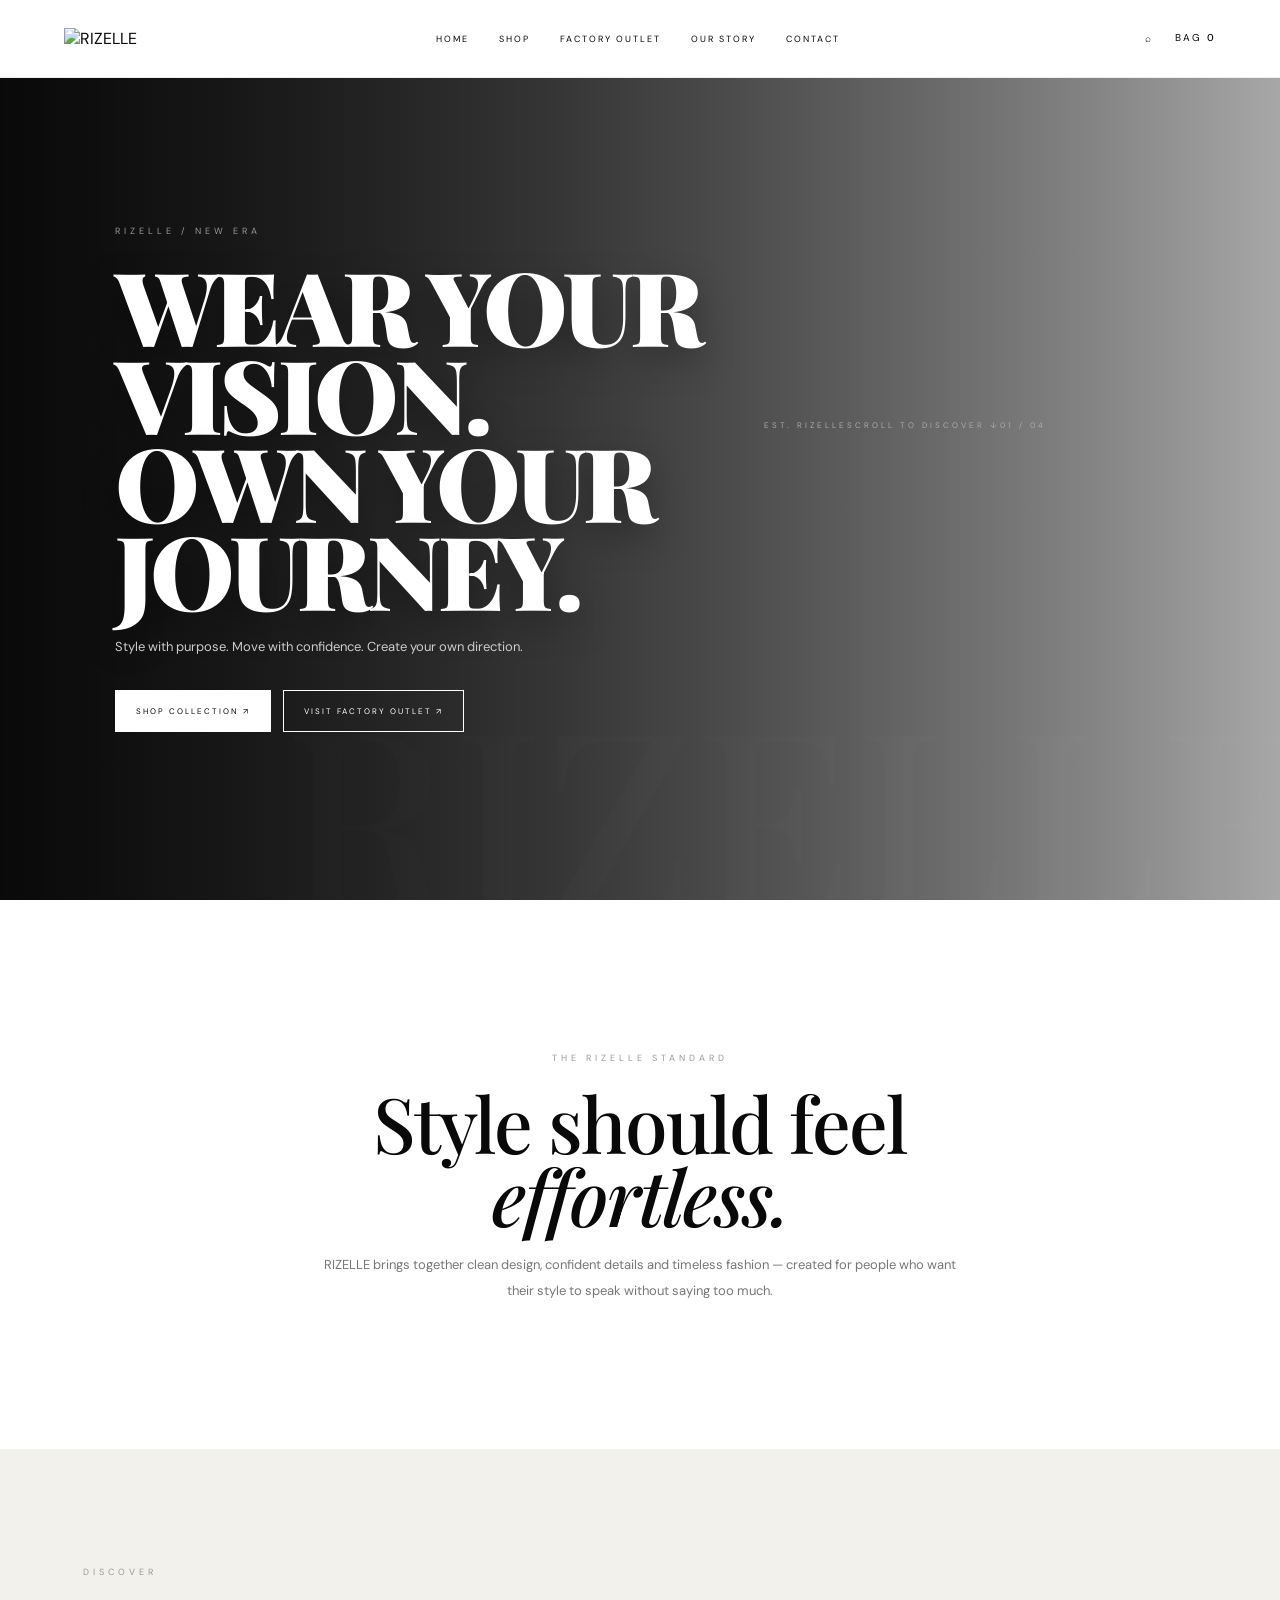
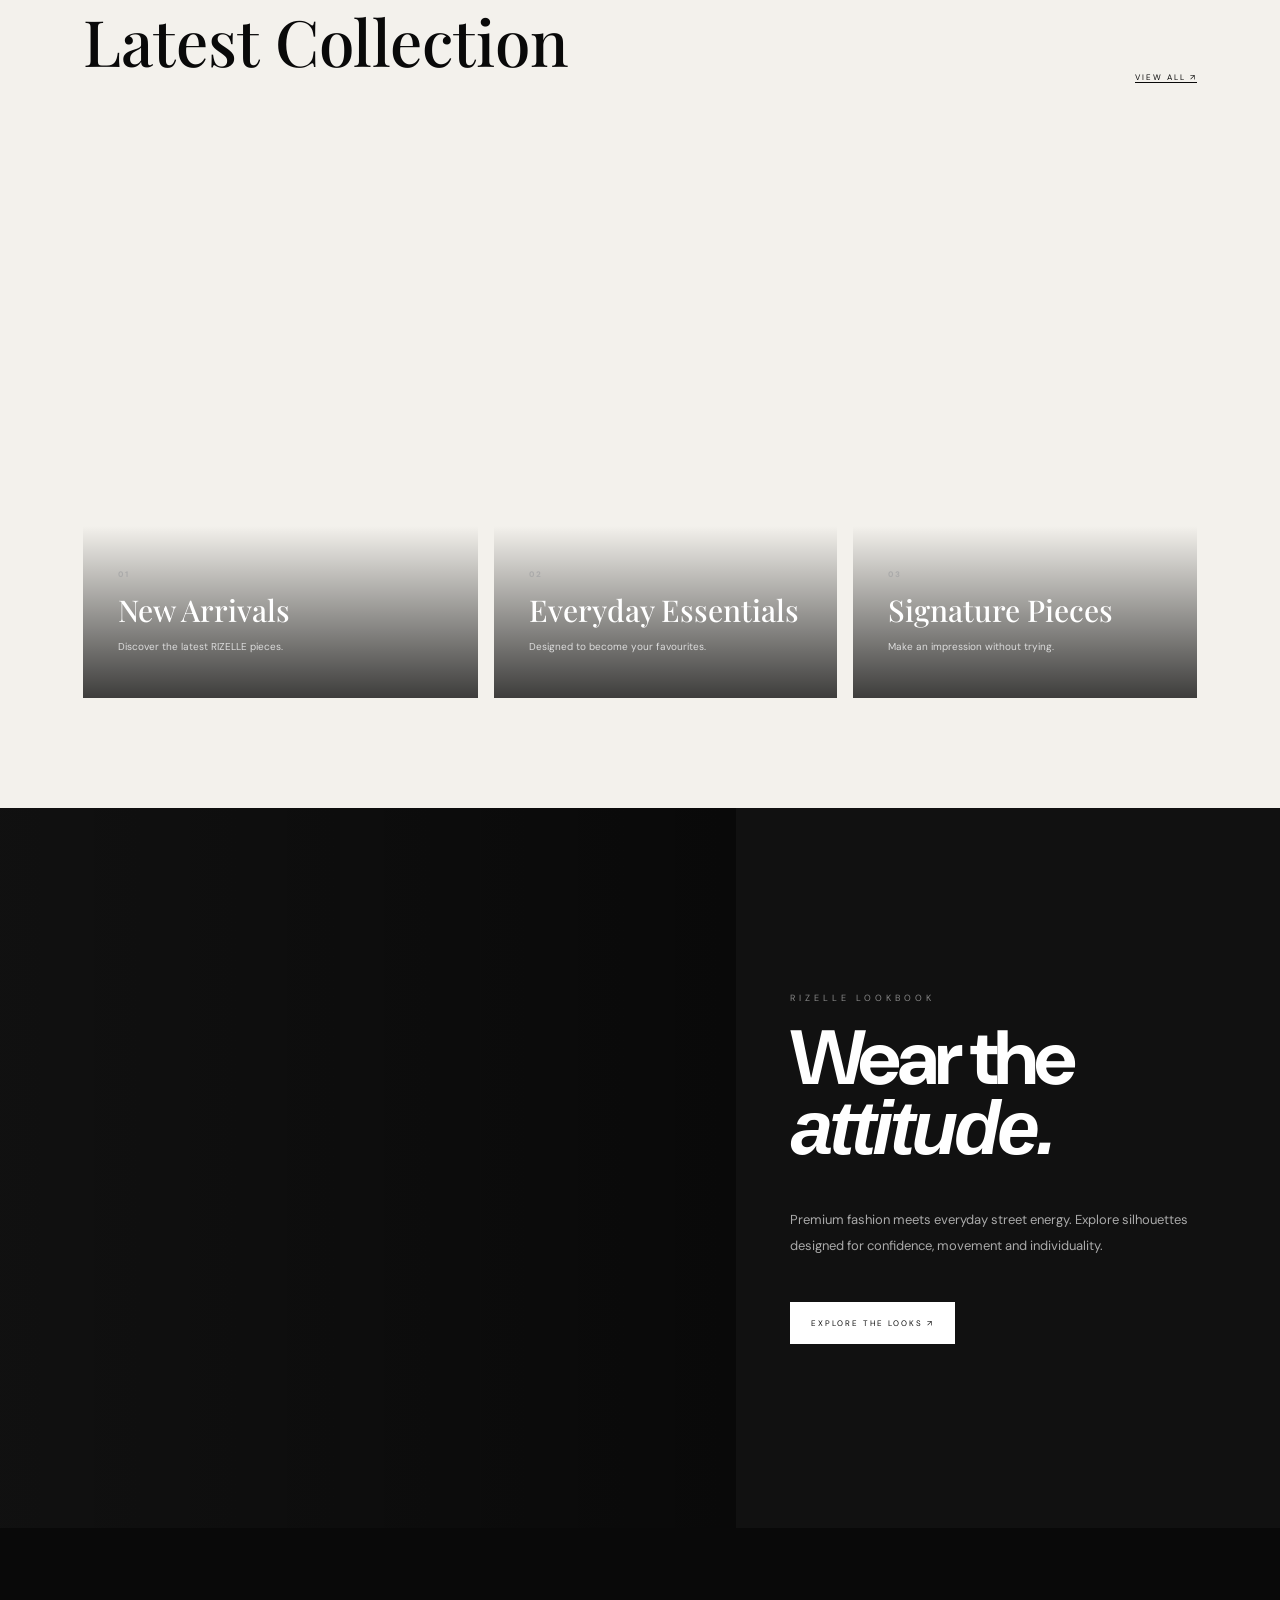
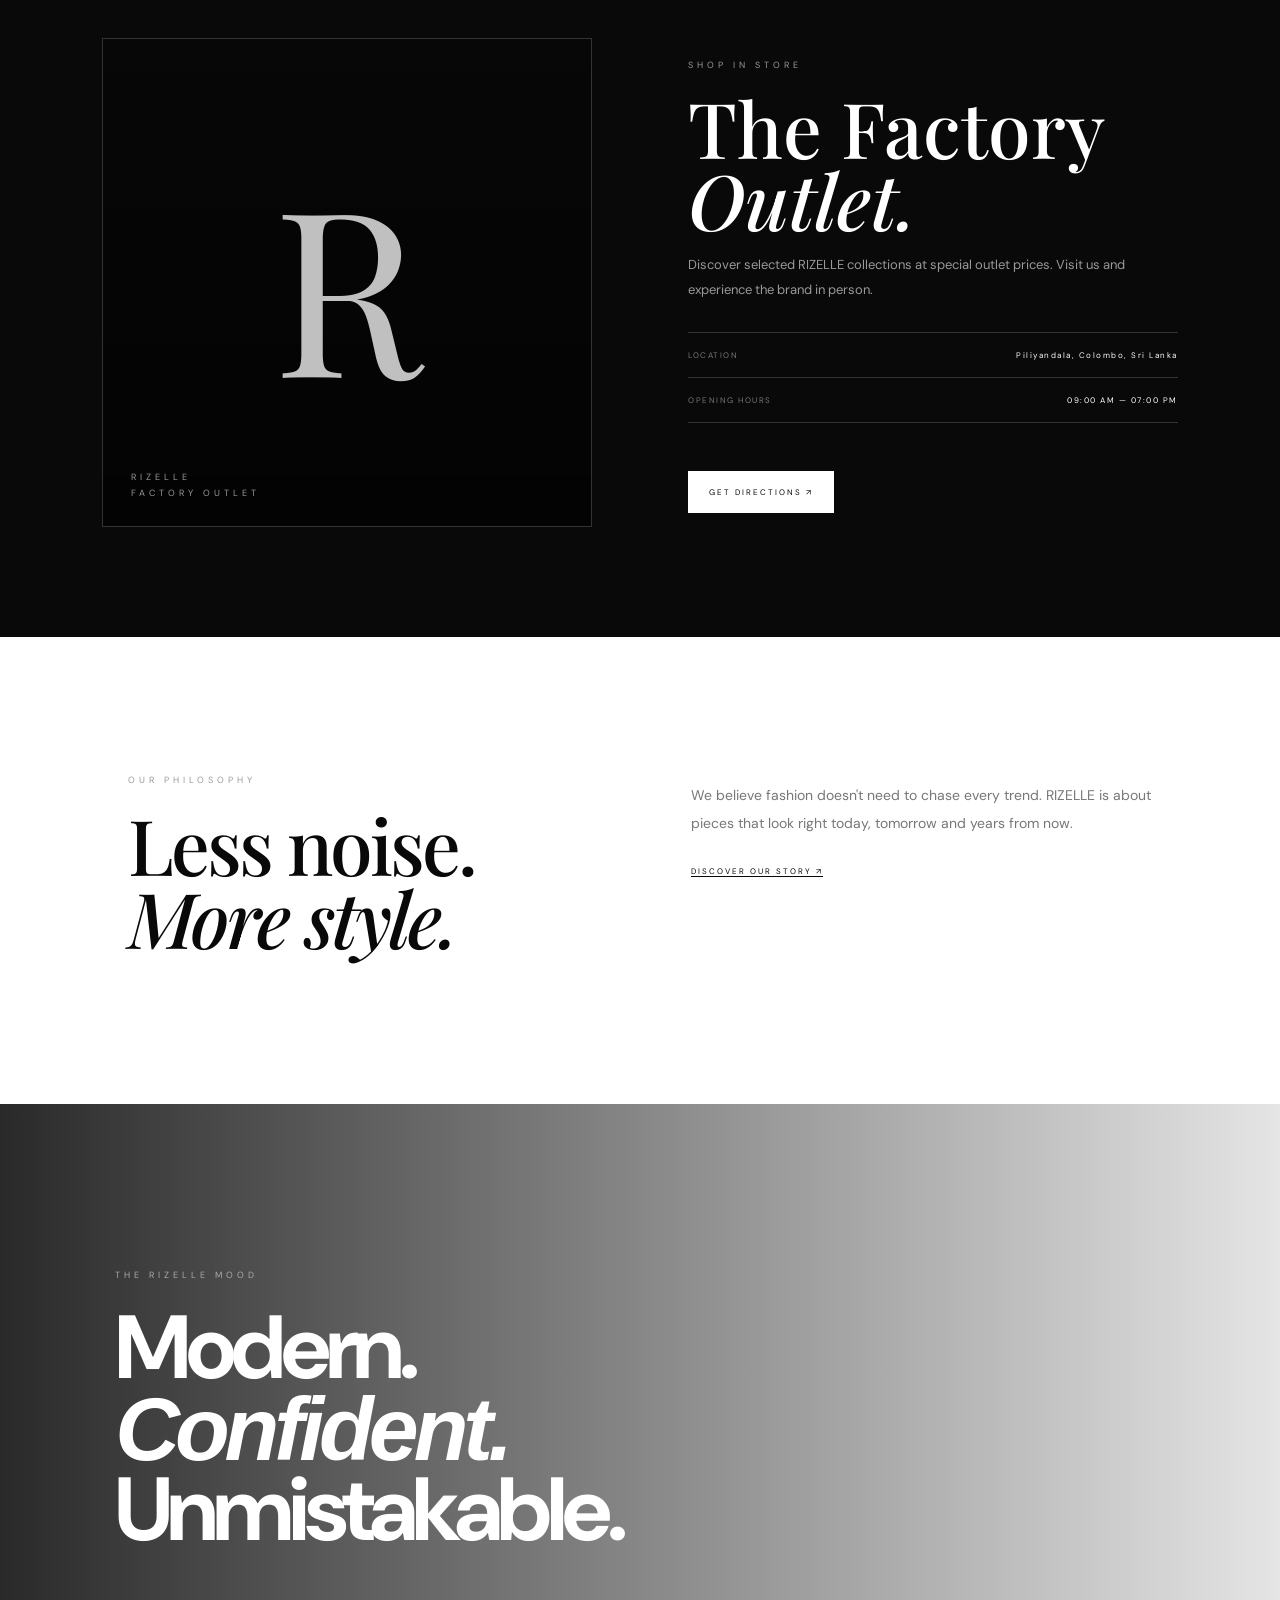
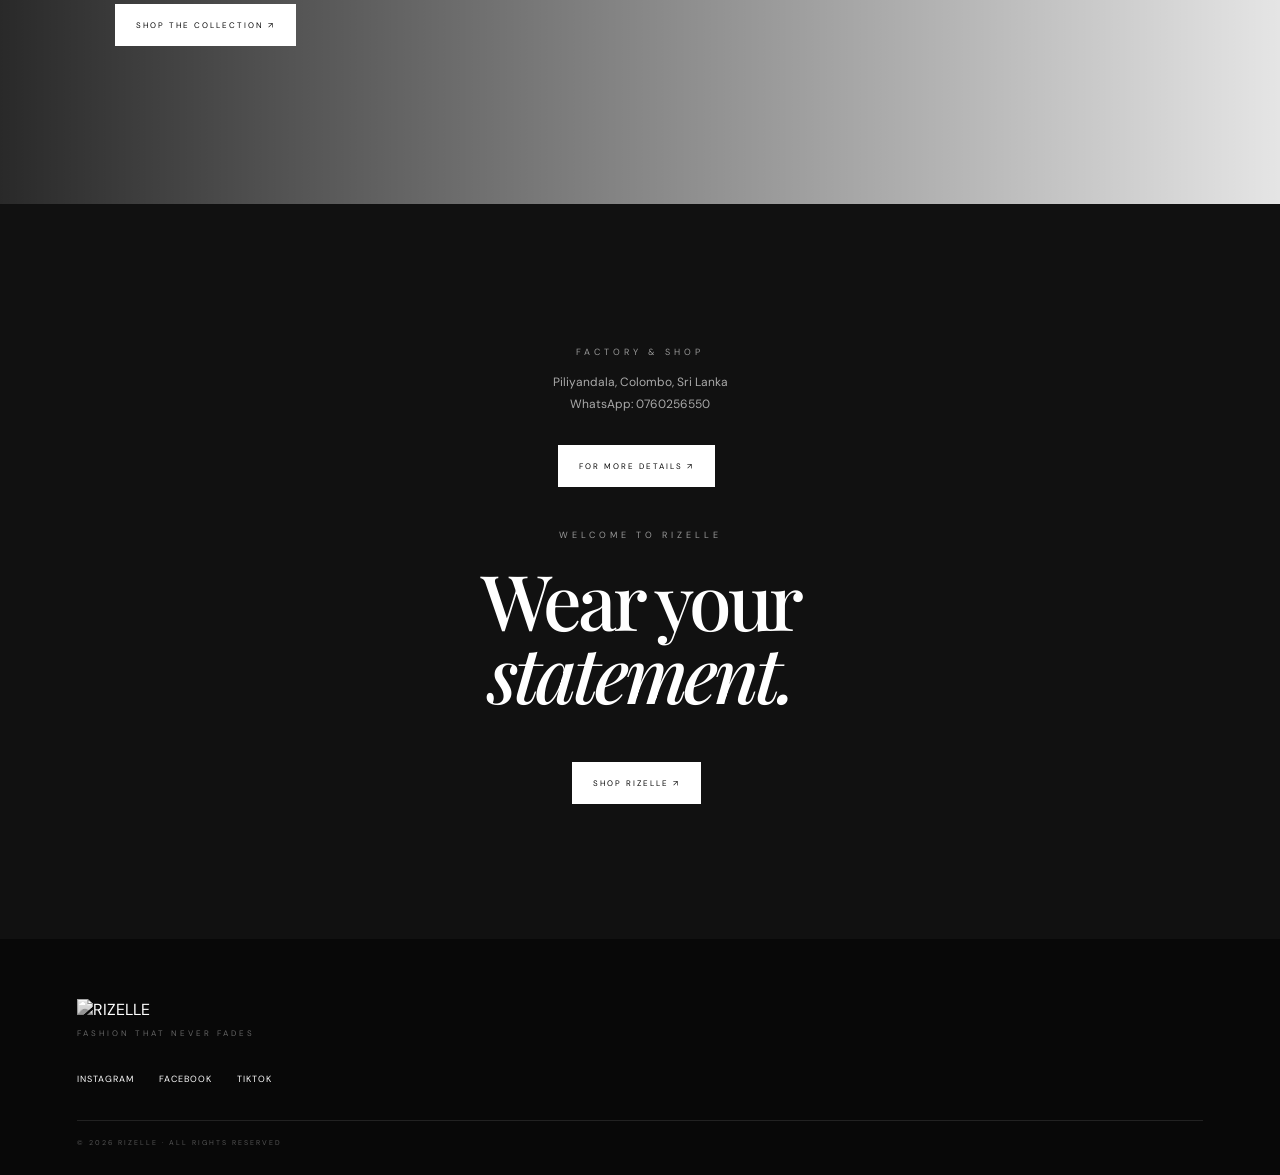
==== commit cca8c7da: "Refactor index.html for improved structure and styling" ====
--- a/index.html
+++ b/index.html
@@ -3,294 +3,682 @@
 <html lang="en">
 
 <head>
-
 <meta charset="UTF-8">
-
-<meta
-name="viewport"
-content="width=device-width,initial-scale=1"
-
->
-
-<title>RIZELLE — Fashion That Never Fades</title>
-
-<link
-  rel="stylesheet"
-  href="style.css"
->
+<meta name="viewport" content="width=device-width,initial-scale=1">
+
+<title>RIZELLE — Wear Your Vision</title>
+
+<link rel="stylesheet" href="style.css">
 
 <style>
 
 /* =========================================================
-   RIZELLE HOMEPAGE CREATIVE LAYER
+   RIZELLE — CREATIVE HOMEPAGE
    ========================================================= */
 
-.hero {
-  background:
-    linear-gradient(
-      90deg,
-      rgba(0,0,0,.78),
-      rgba(0,0,0,.18)
-    ),
-    url("https://images.pexels.com/photos/1043474/pexels-photo-1043474.jpeg?auto=compress&cs=tinysrgb&w=1800")
-    center/cover no-repeat !important;
-}
-
-.heroText {
-  max-width: 780px;
-}
-
-.heroText h1 {
-  text-shadow: 0 8px 30px rgba(0,0,0,.35);
-}
-
-
-/* COLLECTION */
-
-.collection {
-  background: #f3f1ec;
-}
-
-.collection .grid article {
-  background-size: cover !important;
-  background-position: center !important;
-  transition:
-    transform .5s ease,
-    background-position .5s ease;
-}
-
-.collection .grid article:hover {
-  transform: translateY(-8px);
-}
-
-.cardOne {
-  background:
-    linear-gradient(
-      0deg,
-      rgba(0,0,0,.72),
-      rgba(0,0,0,.05)
-    ),
-    url("https://images.pexels.com/photos/298863/pexels-photo-298863.jpeg?auto=compress&cs=tinysrgb&w=1200")
-    center/cover no-repeat !important;
-}
-
-.cardTwo {
-  background:
-    linear-gradient(
-      0deg,
-      rgba(0,0,0,.70),
-      rgba(0,0,0,.04)
-    ),
-    url("https://images.pexels.com/photos/428338/pexels-photo-428338.jpeg?auto=compress&cs=tinysrgb&w=1200")
-    center/cover no-repeat !important;
-}
-
-.cardThree {
-  background:
-    linear-gradient(
-      0deg,
-      rgba(0,0,0,.75),
-      rgba(0,0,0,.05)
-    ),
-    url("https://images.pexels.com/photos/1124465/pexels-photo-1124465.jpeg?auto=compress&cs=tinysrgb&w=1200")
-    center/cover no-repeat !important;
-}
-
-.collectionCard {
-  position: relative;
-}
-
-.collectionCard a {
-  position: absolute;
-  inset: 0;
-  display: block;
-  color: #fff;
-}
-
-.collectionCard > a > div:last-child {
-  position: absolute;
-  bottom: 0;
-  left: 0;
-  width: 100%;
-}
-
-
-/* LOOKBOOK */
-
-.lookbook {
-  min-height: 700px;
-  display: grid;
-  grid-template-columns: 1.15fr .85fr;
-  background: #111;
-  color: #fff;
-}
-
-.lookbookImage {
-  min-height: 700px;
-
-  background:
-    linear-gradient(
-      90deg,
-      rgba(0,0,0,.02),
-      rgba(0,0,0,.42)
-    ),
-    url("https://images.pexels.com/photos/1926769/pexels-photo-1926769.jpeg?auto=compress&cs=tinysrgb&w=1600")
-    center/cover no-repeat;
-}
-
-.lookbookText {
-  display: flex;
-  flex-direction: column;
-  justify-content: center;
-  padding: 80px 9%;
-}
-
-.lookbookText small {
-  color: #888;
-  font-size: 9px;
-  letter-spacing: 4px;
-}
-
-.lookbookText h2 {
-  font:
-    500 clamp(50px,6vw,88px)/.92
-    'Playfair Display',
-    serif;
-
-  letter-spacing: -3px;
-  margin: 20px 0;
-}
-
-.lookbookText p {
-  max-width: 420px;
-  color: #aaa;
-  font-size: 13px;
-  line-height: 2;
-  margin-bottom: 20px;
-}
-
-.btn.dark {
-  background: #fff;
-  color: #111;
-  border-color: #fff;
-  align-self: flex-start;
-}
-
-.btn.dark:hover {
-  background: transparent;
-  color: #fff;
-}
-
-
-/* OUTLET IMAGE */
-
-.outlet .visual {
-  overflow: hidden;
-
-  background:
-    linear-gradient(
-      rgba(0,0,0,.28),
-      rgba(0,0,0,.65)
-    ),
-    url("https://images.pexels.com/photos/994523/pexels-photo-994523.jpeg?auto=compress&cs=tinysrgb&w=1200")
-    center/cover no-repeat;
-}
-
-.outlet .visual strong {
-  color: rgba(255,255,255,.7);
-}
-
-
-/* STORY */
-
-.story {
-  background: #fff;
-}
-
-
-/* BRAND STATEMENT */
-
-.brandImage {
-  min-height: 650px;
-  display: flex;
-  align-items: center;
-
-  padding: 100px 9%;
-
-  color: #fff;
+:root{
+  --black:#0b0b0b;
+  --white:#fff;
+  --cream:#f3f1ec;
+  --gray:#999;
+}
+
+
+/* =========================================================
+   HERO
+   ========================================================= */
+
+.hero{
+  position:relative;
+  overflow:hidden;
 
   background:
     linear-gradient(
       90deg,
       rgba(0,0,0,.82),
-      rgba(0,0,0,.12)
+      rgba(0,0,0,.20)
     ),
-    url("https://images.pexels.com/photos/994523/pexels-photo-994523.jpeg?auto=compress&cs=tinysrgb&w=1800")
+    url("https://images.pexels.com/photos/1043474/pexels-photo-1043474.jpeg?auto=compress&cs=tinysrgb&w=2000")
+    center/cover no-repeat !important;
+}
+
+
+/* Cinematic image movement */
+
+.hero::before{
+  content:"";
+  position:absolute;
+  inset:-7%;
+
+  background:
+    url("https://images.pexels.com/photos/1043474/pexels-photo-1043474.jpeg?auto=compress&cs=tinysrgb&w=2000")
     center/cover no-repeat;
-}
-
-.brandImage small {
-  font-size: 9px;
-  letter-spacing: 4px;
-  color: #aaa;
-}
-
-.brandImage h2 {
-  font:
-    500 clamp(52px,7vw,100px)/.9
-    'Playfair Display',
-    serif;
-
-  letter-spacing: -4px;
-  margin: 22px 0 30px;
-}
-
-
-/* MOBILE */
-
-@media(max-width:850px) {
-
-  .lookbook {
-    grid-template-columns: 1fr;
-  }
-
-  .lookbookImage {
-    min-height: 560px;
-  }
-
-  .lookbookText {
-    min-height: 500px;
-    padding: 80px 8%;
-  }
-
-  .brandImage {
-    min-height: 600px;
-    padding: 80px 7%;
-  }
-
-}
-
-
-@media(max-width:520px) {
-
-  .hero {
-    background-position: 62% center !important;
-  }
-
-  .lookbookImage {
-    min-height: 470px;
-  }
-
-  .lookbookText {
-    padding: 70px 7%;
-  }
-
-  .brandImage {
-    min-height: 540px;
-  }
-
-  .brandImage h2 {
-    letter-spacing: -2px;
+
+  z-index:0;
+
+  animation:
+    heroZoom 16s ease-in-out infinite alternate;
+}
+
+
+@keyframes heroZoom{
+
+  0%{
+    transform:scale(1);
+  }
+
+  100%{
+    transform:scale(1.09);
+  }
+
+}
+
+
+.hero .shade{
+  position:absolute;
+  inset:0;
+
+  background:
+    linear-gradient(
+      90deg,
+      rgba(0,0,0,.80),
+      rgba(0,0,0,.18)
+    );
+
+  z-index:1;
+}
+
+
+.heroText{
+  position:relative;
+  z-index:2;
+
+  max-width:850px;
+
+  animation:
+    heroTextReveal 1.2s
+    cubic-bezier(.2,.8,.2,1)
+    both;
+}
+
+
+@keyframes heroTextReveal{
+
+  from{
+    opacity:0;
+    transform:translateY(45px);
+  }
+
+  to{
+    opacity:1;
+    transform:translateY(0);
+  }
+
+}
+
+
+.heroText small{
+  animation:
+    fadeUp .8s .15s both;
+}
+
+
+.heroText h1{
+  font-weight:900 !important;
+  letter-spacing:-4px;
+
+  text-shadow:
+    0 12px 35px rgba(0,0,0,.35);
+
+  animation:
+    titleReveal 1s .25s
+    cubic-bezier(.2,.8,.2,1)
+    both;
+}
+
+
+@keyframes titleReveal{
+
+  from{
+    opacity:0;
+    transform:translateY(55px);
+    filter:blur(8px);
+  }
+
+  to{
+    opacity:1;
+    transform:translateY(0);
+    filter:blur(0);
+  }
+
+}
+
+
+.heroText p{
+  animation:
+    fadeUp .9s .55s both;
+}
+
+
+.heroText .btn{
+  animation:
+    fadeUp .9s .72s both;
+}
+
+
+@keyframes fadeUp{
+
+  from{
+    opacity:0;
+    transform:translateY(22px);
+  }
+
+  to{
+    opacity:1;
+    transform:translateY(0);
+  }
+
+}
+
+
+/* Hero bottom */
+
+.heroFoot{
+  position:relative;
+  z-index:3;
+}
+
+
+/* =========================================================
+   INTRO
+   ========================================================= */
+
+.intro{
+  background:#fff;
+}
+
+
+.intro h2{
+  letter-spacing:-2px;
+}
+
+
+/* =========================================================
+   COLLECTION
+   ========================================================= */
+
+.collection{
+  background:var(--cream);
+}
+
+
+.collection .head{
+  display:flex;
+  align-items:end;
+  justify-content:space-between;
+}
+
+
+.collection .grid article{
+  position:relative;
+  overflow:hidden;
+
+  min-height:500px;
+
+  background-size:cover !important;
+  background-position:center !important;
+
+  transition:
+    transform .5s ease;
+}
+
+
+.collection .grid article::before{
+  content:"";
+
+  position:absolute;
+  inset:0;
+
+  background:inherit;
+
+  transform:scale(1);
+
+  transition:
+    transform .8s cubic-bezier(.2,.8,.2,1);
+}
+
+
+.collection .grid article:hover::before{
+  transform:scale(1.08);
+}
+
+
+.collection .grid article:hover{
+  transform:translateY(-7px);
+}
+
+
+.collectionCard a{
+  position:absolute;
+  inset:0;
+  z-index:3;
+
+  display:block;
+
+  color:#fff;
+}
+
+
+.collectionCard a > div:last-child{
+  position:absolute;
+  left:0;
+  bottom:0;
+
+  width:100%;
+
+  padding:35px;
+
+  background:
+    linear-gradient(
+      transparent,
+      rgba(0,0,0,.75)
+    );
+}
+
+
+.cardOne{
+  background:
+    url("https://images.pexels.com/photos/298863/pexels-photo-298863.jpeg?auto=compress&cs=tinysrgb&w=1400")
+    center/cover no-repeat !important;
+}
+
+
+.cardTwo{
+  background:
+    url("https://images.pexels.com/photos/428338/pexels-photo-428338.jpeg?auto=compress&cs=tinysrgb&w=1400")
+    center/cover no-repeat !important;
+}
+
+
+.cardThree{
+  background:
+    url("https://images.pexels.com/photos/1124465/pexels-photo-1124465.jpeg?auto=compress&cs=tinysrgb&w=1400")
+    center/cover no-repeat !important;
+}
+
+
+.collectionCard h3{
+  font-size:30px;
+  margin:8px 0;
+}
+
+
+.collectionCard p{
+  color:#ddd;
+}
+
+
+/* =========================================================
+   LOOKBOOK
+   ========================================================= */
+
+.lookbook{
+  min-height:720px;
+
+  display:grid;
+  grid-template-columns:1.15fr .85fr;
+
+  background:#111;
+  color:#fff;
+}
+
+
+.lookbookImage{
+  min-height:720px;
+
+  background:
+    linear-gradient(
+      90deg,
+      rgba(0,0,0,.03),
+      rgba(0,0,0,.48)
+    ),
+    url("https://images.pexels.com/photos/1926769/pexels-photo-1926769.jpeg?auto=compress&cs=tinysrgb&w=1800")
+    center/cover no-repeat;
+
+  transition:
+    transform 1s ease;
+}
+
+
+.lookbook:hover .lookbookImage{
+  transform:scale(1.025);
+}
+
+
+.lookbookText{
+  display:flex;
+  flex-direction:column;
+  justify-content:center;
+
+  padding:90px 10%;
+}
+
+
+.lookbookText small{
+  color:#888;
+  letter-spacing:4px;
+  font-size:9px;
+}
+
+
+.lookbookText h2{
+  font-size:clamp(55px,6vw,95px);
+  line-height:.9;
+
+  letter-spacing:-4px;
+
+  margin:20px 0 30px;
+}
+
+
+.lookbookText p{
+  max-width:430px;
+
+  color:#aaa;
+
+  line-height:2;
+
+  font-size:13px;
+
+  margin-bottom:25px;
+}
+
+
+.btn.dark{
+  align-self:flex-start;
+
+  background:#fff;
+  color:#111;
+
+  border-color:#fff;
+}
+
+
+.btn.dark:hover{
+  background:transparent;
+  color:#fff;
+}
+
+
+/* =========================================================
+   FACTORY OUTLET
+   ========================================================= */
+
+.outlet .visual{
+  overflow:hidden;
+
+  background:
+    linear-gradient(
+      rgba(0,0,0,.25),
+      rgba(0,0,0,.65)
+    ),
+    url("https://images.pexels.com/photos/994523/pexels-photo-994523.jpeg?auto=compress&cs=tinysrgb&w=1400")
+    center/cover no-repeat !important;
+}
+
+
+.outlet .visual strong{
+  color:rgba(255,255,255,.75);
+}
+
+
+/* =========================================================
+   STORY
+   ========================================================= */
+
+.story{
+  background:#fff;
+}
+
+
+.story h2{
+  letter-spacing:-3px;
+}
+
+
+/* =========================================================
+   BRAND STATEMENT
+   ========================================================= */
+
+.brandImage{
+  position:relative;
+
+  min-height:700px;
+
+  display:flex;
+  align-items:center;
+
+  padding:100px 9%;
+
+  color:#fff;
+
+  overflow:hidden;
+
+  background:
+    linear-gradient(
+      90deg,
+      rgba(0,0,0,.84),
+      rgba(0,0,0,.10)
+    ),
+    url("https://images.pexels.com/photos/994523/pexels-photo-994523.jpeg?auto=compress&cs=tinysrgb&w=2000")
+    center/cover no-repeat;
+}
+
+
+.brandImage::after{
+  content:"";
+
+  position:absolute;
+  inset:-5%;
+
+  background:
+    url("https://images.pexels.com/photos/994523/pexels-photo-994523.jpeg?auto=compress&cs=tinysrgb&w=2000")
+    center/cover no-repeat;
+
+  z-index:0;
+
+  opacity:.18;
+
+  animation:
+    heroZoom 18s ease-in-out infinite alternate;
+}
+
+
+.brandImage > div{
+  position:relative;
+  z-index:2;
+}
+
+
+.brandImage small{
+  color:#aaa;
+  font-size:9px;
+  letter-spacing:4px;
+}
+
+
+.brandImage h2{
+  font-size:clamp(55px,7vw,105px);
+
+  line-height:.9;
+
+  letter-spacing:-5px;
+
+  margin:25px 0 35px;
+}
+
+
+/* =========================================================
+   CTA
+   ========================================================= */
+
+.cta{
+  position:relative;
+  overflow:hidden;
+}
+
+
+.cta h2{
+  letter-spacing:-4px;
+}
+
+
+/* =========================================================
+   FOOTER
+   ========================================================= */
+
+.siteFoot{
+  background:#080808;
+}
+
+
+/* =========================================================
+   SCROLL REVEAL
+   ========================================================= */
+
+.intro,
+.collection,
+.lookbook,
+.outlet,
+.story,
+.brandImage,
+.cta{
+  animation:
+    sectionReveal
+    .9s ease both;
+
+  animation-timeline:view();
+  animation-range:entry 0% cover 28%;
+}
+
+
+@keyframes sectionReveal{
+
+  from{
+    opacity:.2;
+    transform:translateY(35px);
+  }
+
+  to{
+    opacity:1;
+    transform:translateY(0);
+  }
+
+}
+
+
+/* =========================================================
+   ACCESSIBILITY / REDUCED MOTION
+   ========================================================= */
+
+@media(prefers-reduced-motion:reduce){
+
+  *,
+  *::before,
+  *::after{
+    animation-duration:.01ms !important;
+    animation-iteration-count:1 !important;
+    scroll-behavior:auto !important;
+  }
+
+}
+
+
+/* =========================================================
+   MOBILE
+   ========================================================= */
+
+@media(max-width:850px){
+
+  .heroText h1{
+    letter-spacing:-2px;
+  }
+
+
+  .lookbook{
+    grid-template-columns:1fr;
+  }
+
+
+  .lookbookImage{
+    min-height:520px;
+  }
+
+
+  .lookbookText{
+    min-height:500px;
+
+    padding:75px 8%;
+  }
+
+
+  .brandImage{
+    min-height:600px;
+
+    padding:80px 7%;
+  }
+
+}
+
+
+@media(max-width:520px){
+
+  .hero{
+    background-position:62% center !important;
+  }
+
+
+  .hero::before{
+    background-position:62% center;
+  }
+
+
+  .heroText h1{
+    font-size:clamp(45px,13vw,70px);
+
+    letter-spacing:-2px;
+  }
+
+
+  .collection .grid article{
+    min-height:430px;
+  }
+
+
+  .lookbookImage{
+    min-height:470px;
+  }
+
+
+  .lookbookText{
+    padding:65px 7%;
+  }
+
+
+  .lookbookText h2{
+    font-size:58px;
+  }
+
+
+  .brandImage{
+    min-height:550px;
+  }
+
+
+  .brandImage h2{
+    font-size:58px;
+
+    letter-spacing:-2px;
   }
 
 }
@@ -319,25 +707,15 @@
 
 <nav id="nav">
 
-<a href="#home">
-HOME
-</a>
-
-<a href="shop.html">
-SHOP
-</a>
-
-<a href="#outlet">
-FACTORY OUTLET
-</a>
-
-<a href="#story">
-OUR STORY
-</a>
-
-<a href="#contact">
-CONTACT
-</a>
+<a href="#home">HOME</a>
+
+<a href="shop.html">SHOP</a>
+
+<a href="#outlet">FACTORY OUTLET</a>
+
+<a href="#story">OUR STORY</a>
+
+<a href="#contact">CONTACT</a>
 
 </nav>
 
@@ -354,9 +732,7 @@
 
 BAG
 
-<b data-bag-count>
-0
-</b>
+<b data-bag-count>0</b>
 
 </a>
 
@@ -381,8 +757,8 @@
      ===================================================== -->
 
 <section
-  class="hero"
-  id="home"
+class="hero"
+id="home"
 >
 
 <div class="shade"></div>
@@ -395,19 +771,21 @@
 
 <h1>
 
-FASHION<br>
-
-<i>THAT NEVER</i><br>
-
-FADES.
+WEAR YOUR<br>
+
+VISION.<br>
+
+OWN YOUR<br>
+
+JOURNEY.
 
 </h1>
 
 <p>
 
-Timeless silhouettes.
-Modern confidence.
-A new expression of everyday fashion.
+Style with purpose.
+Move with confidence.
+Create your own direction.
 
 </p>
 
@@ -485,8 +863,8 @@
      ===================================================== -->
 
 <section
-  class="collection"
-  id="collection"
+class="collection"
+id="collection"
 >
 
 <div class="head">
@@ -511,9 +889,7 @@
 
 <div class="grid">
 
-<article
-  class="collectionCard cardOne"
->
+<article class="collectionCard cardOne">
 
 <a href="shop.html">
 
@@ -521,9 +897,7 @@
 
 <div>
 
-<b>
-01
-</b>
+<b>01</b>
 
 <h3>
 New Arrivals
@@ -539,9 +913,7 @@
 
 </article>
 
-<article
-  class="collectionCard cardTwo"
->
+<article class="collectionCard cardTwo">
 
 <a href="shop.html">
 
@@ -549,9 +921,7 @@
 
 <div>
 
-<b>
-02
-</b>
+<b>02</b>
 
 <h3>
 Everyday Essentials
@@ -567,9 +937,7 @@
 
 </article>
 
-<article
-  class="collectionCard cardThree"
->
+<article class="collectionCard cardThree">
 
 <a href="shop.html">
 
@@ -577,9 +945,7 @@
 
 <div>
 
-<b>
-03
-</b>
+<b>03</b>
 
 <h3>
 Signature Pieces
@@ -647,8 +1013,8 @@
      ===================================================== -->
 
 <section
-  class="outlet"
-  id="outlet"
+class="outlet"
+id="outlet"
 >
 
 <div class="visual">
@@ -660,7 +1026,6 @@
 <small>
 
 RIZELLE<br>
-
 FACTORY OUTLET
 
 </small>
@@ -732,8 +1097,8 @@
      ===================================================== -->
 
 <section
-  class="story"
-  id="story"
+class="story"
+id="story"
 >
 
 <div>
@@ -768,9 +1133,7 @@
 <a
 href="#"
 onclick="
-toast(
-'Our story page will be added later.'
-);
+toast('Our story page will be added later.');
 return false;
 "
 
@@ -783,7 +1146,7 @@
 </section>
 
 <!-- =====================================================
-     BRAND IMAGE
+     BRAND STATEMENT
      ===================================================== -->
 
 <section class="brandImage">
@@ -817,12 +1180,12 @@
 </section>
 
 <!-- =====================================================
-     CONTACT CTA
+     CONTACT / FINAL CTA
      ===================================================== -->
 
 <section
-  class="cta"
-  id="contact"
+class="cta"
+id="contact"
 >
 
 <div style="margin-bottom:35px">
@@ -832,11 +1195,11 @@
 </small>
 
 <p
-  style="
-    color:#aaa;
-    font-size:12px;
-    line-height:1.8;
-  "
+style="
+color:#aaa;
+font-size:12px;
+line-height:1.8;
+"
 >
 
 Piliyandala, Colombo, Sri Lanka<br>
@@ -871,7 +1234,7 @@
 
 <a
 class="btn light"
-href="shop.html"
+href="#collection"
 
 >
 
@@ -928,21 +1291,21 @@
 updateBagCount();
 
 
-function toast(message) {
-
-  const t =
-    document.getElementById("toast");
-
-  t.textContent = message;
-
-  t.className = "show";
-
-  setTimeout(
-    () => {
-      t.className = "";
-    },
-    2400
-  );
+function toast(message){
+
+const t =
+document.getElementById("toast");
+
+t.textContent = message;
+
+t.className = "show";
+
+setTimeout(
+()=>{
+t.className="";
+},
+2400
+);
 
 }
 
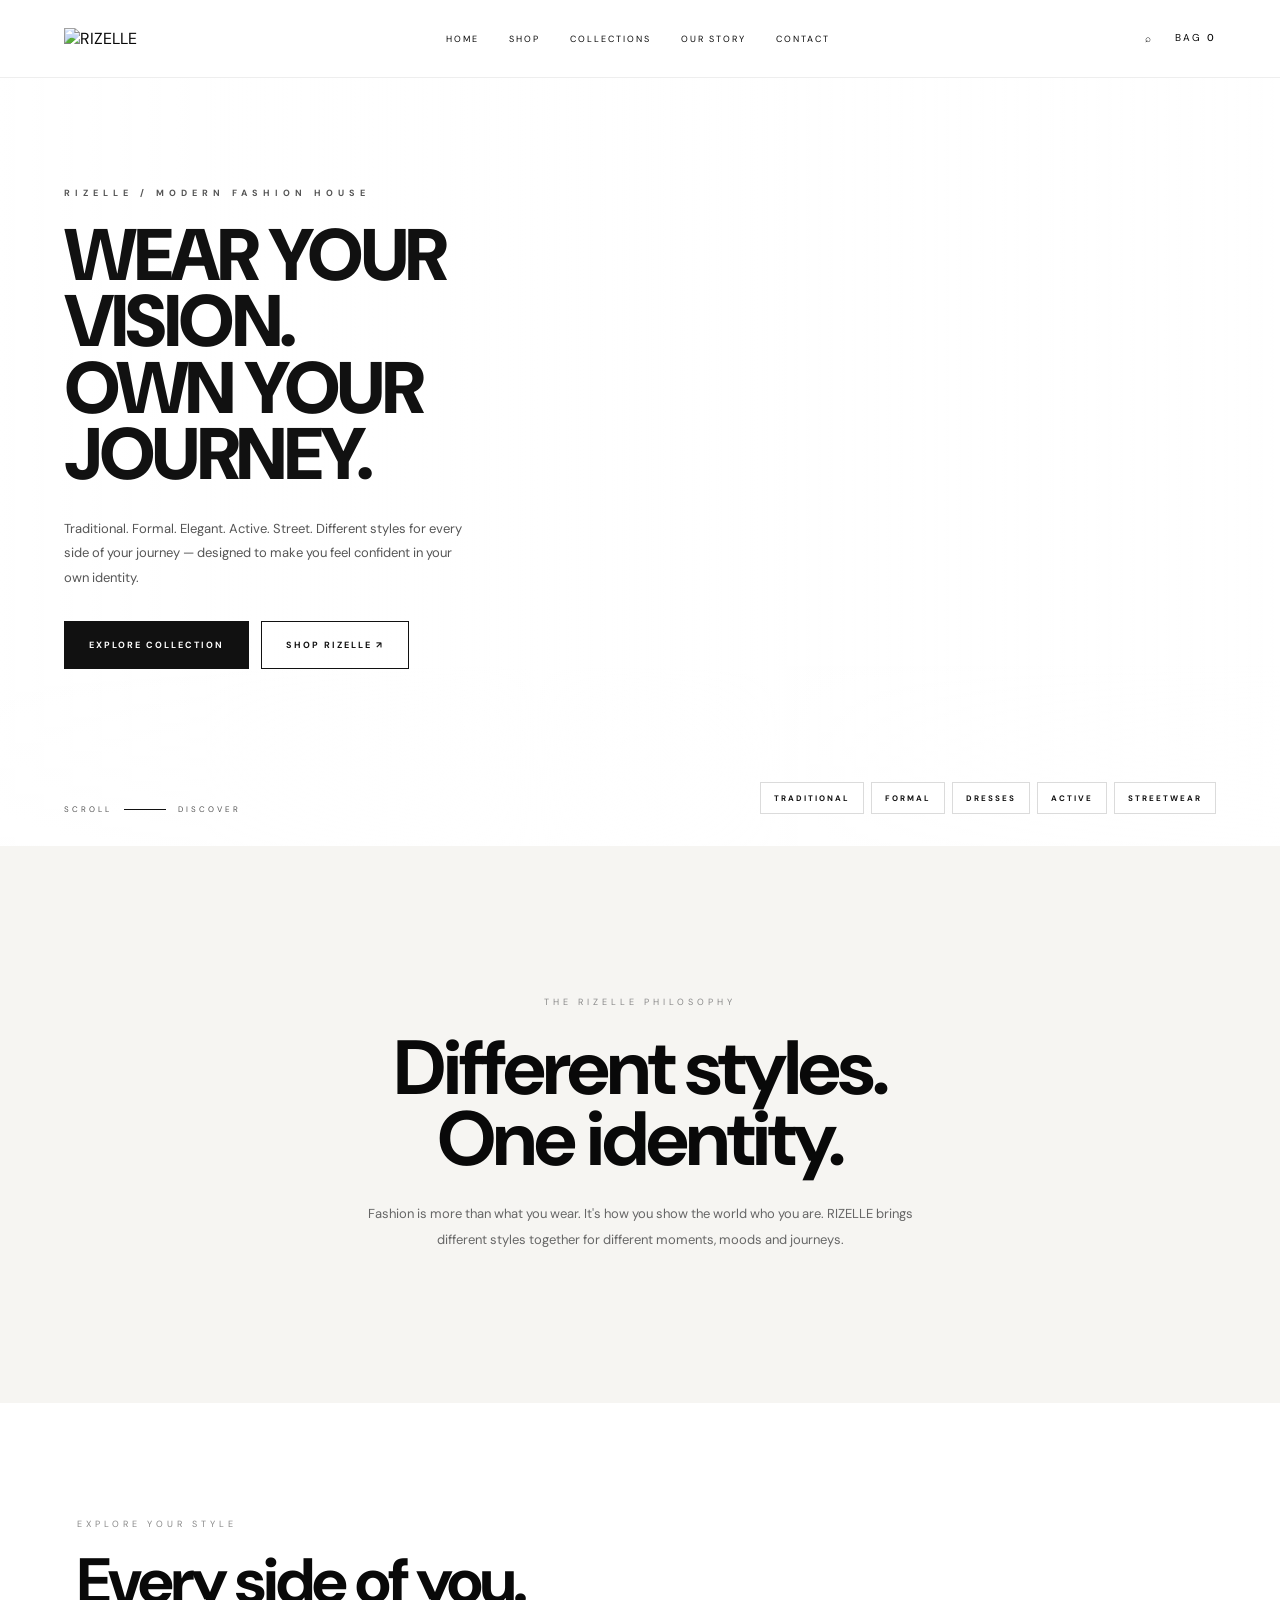
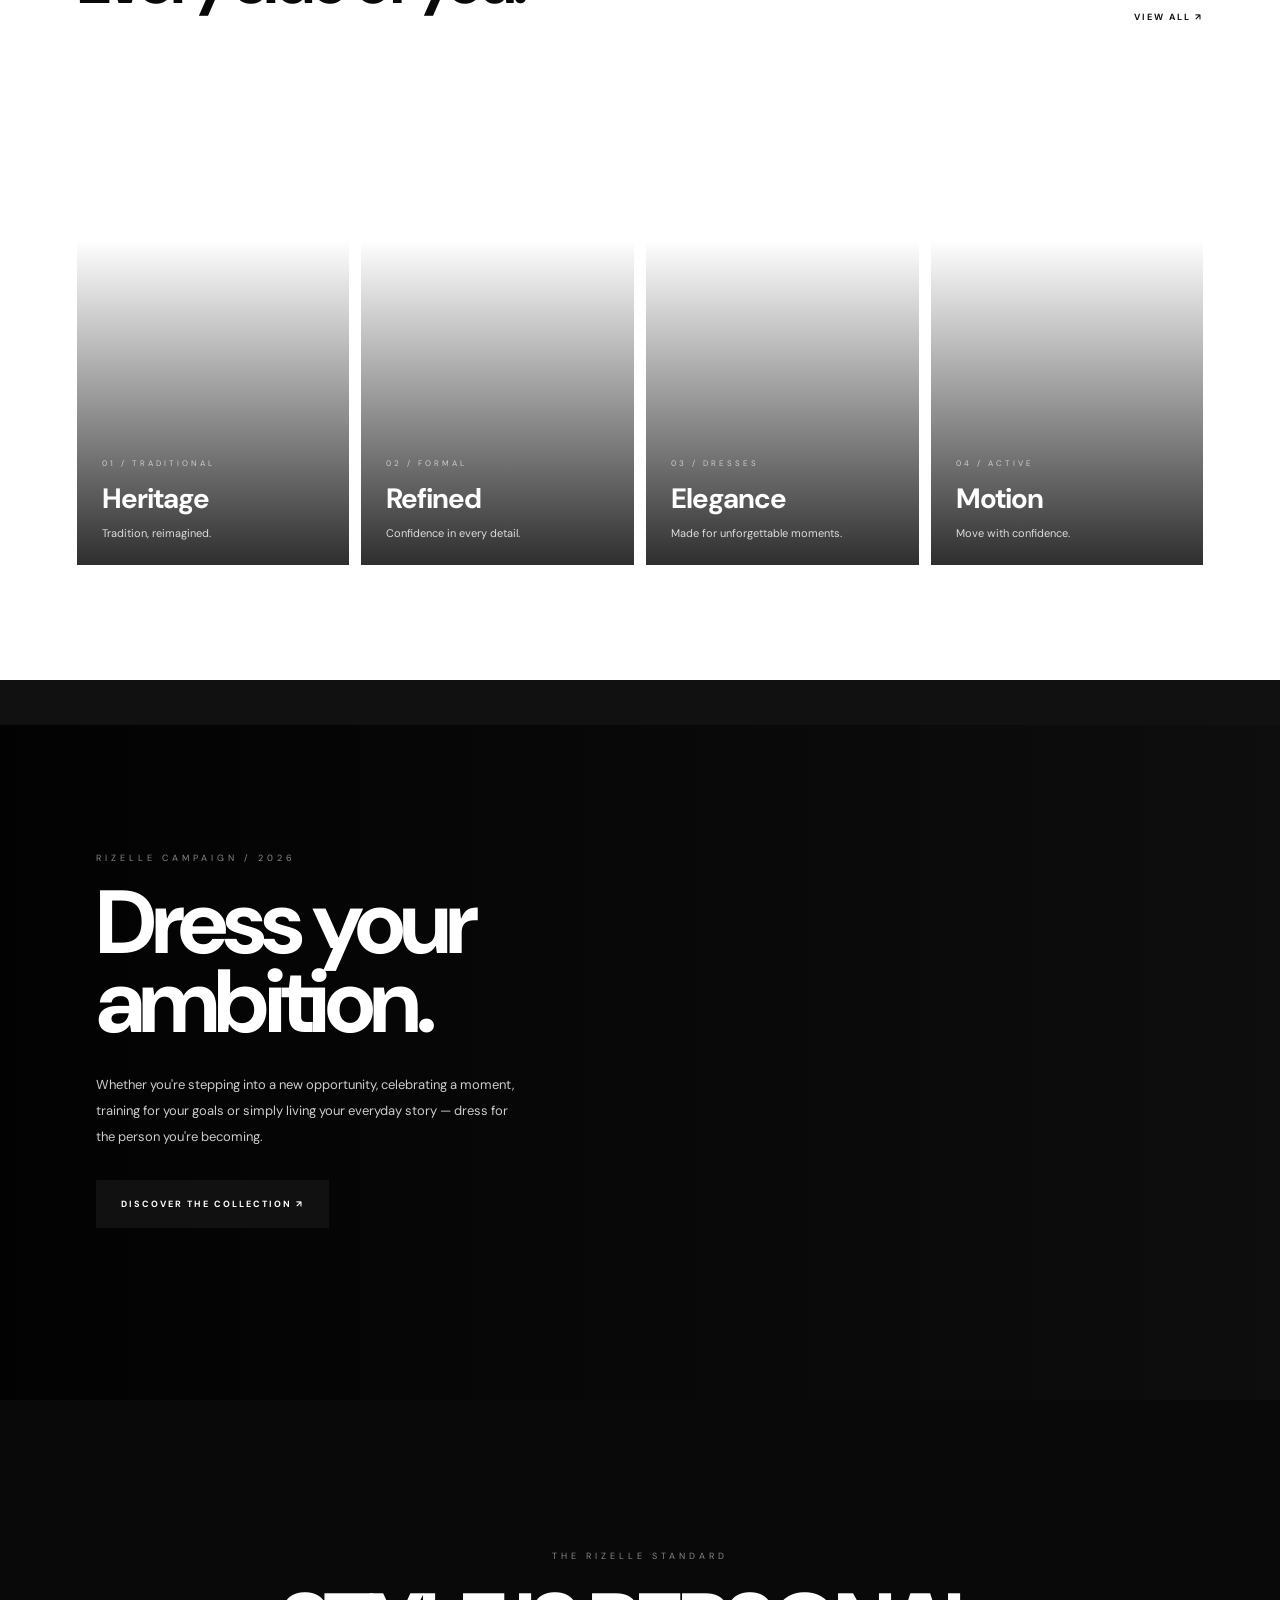
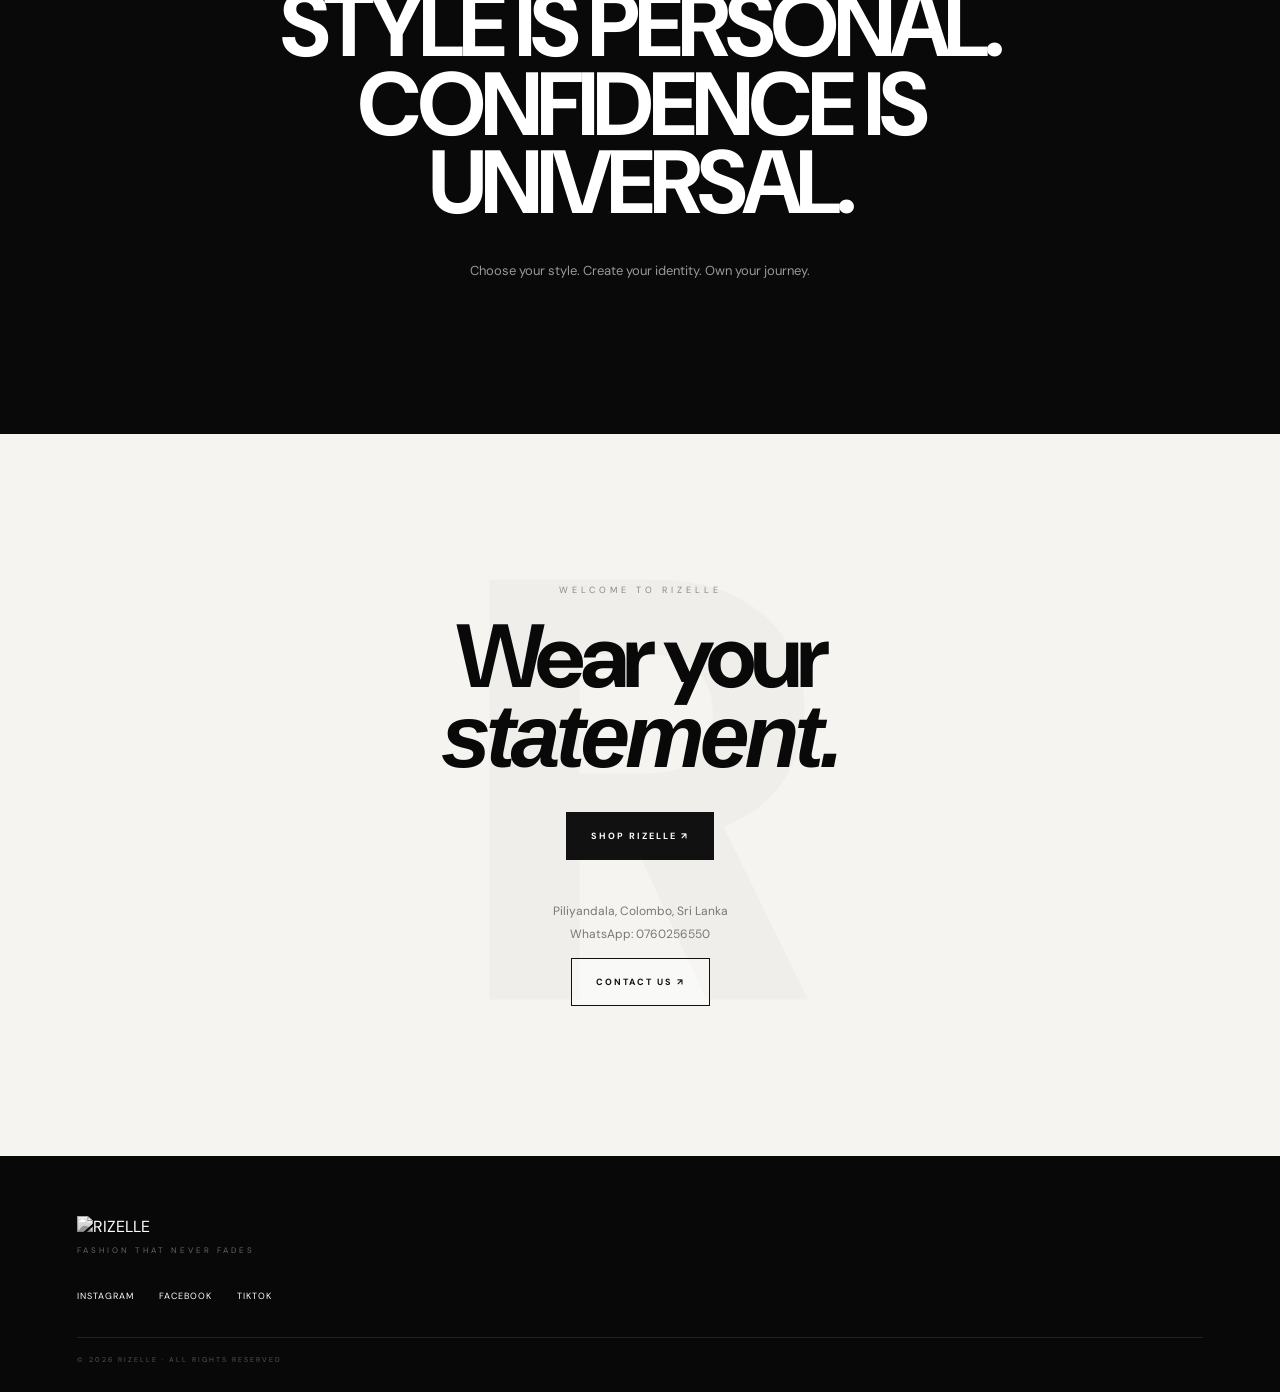
==== commit f818ffc2: "Update fmt.Println message from 'Hello' to 'Goodbye'" ====
--- a/index.html
+++ b/index.html
@@ -1,10 +1,14 @@
-<!doctype html>
+<!DOCTYPE html>
 
 <html lang="en">
 
 <head>
+
 <meta charset="UTF-8">
-<meta name="viewport" content="width=device-width,initial-scale=1">
+<meta
+name="viewport"
+content="width=device-width, initial-scale=1.0"
+>
 
 <title>RIZELLE — Wear Your Vision</title>
 
@@ -13,14 +17,137 @@
 <style>
 
 /* =========================================================
-   RIZELLE — CREATIVE HOMEPAGE
+   RIZELLE CINEMATIC LUXURY EXPERIENCE
    ========================================================= */
 
 :root{
-  --black:#0b0b0b;
-  --white:#fff;
-  --cream:#f3f1ec;
-  --gray:#999;
+
+    --rz-black:#090909;
+    --rz-white:#ffffff;
+    --rz-soft:#f5f4f1;
+    --rz-gray:#777;
+
+}
+
+
+*{
+    box-sizing:border-box;
+}
+
+
+html{
+    scroll-behavior:smooth;
+}
+
+
+body{
+    margin:0;
+    overflow-x:hidden;
+}
+
+
+/* =========================================================
+   PAGE LOADER
+   ========================================================= */
+
+#rzLoader{
+
+    position:fixed;
+
+    inset:0;
+
+    z-index:99999;
+
+    display:flex;
+
+    align-items:center;
+
+    justify-content:center;
+
+    background:#fff;
+
+    transition:
+        opacity 1s ease,
+        visibility 1s ease;
+
+}
+
+
+#rzLoader.hide{
+
+    opacity:0;
+
+    visibility:hidden;
+
+}
+
+
+.loaderInner{
+
+    text-align:center;
+
+    overflow:hidden;
+
+}
+
+
+.loaderBrand{
+
+    font-size:28px;
+
+    font-weight:900;
+
+    letter-spacing:9px;
+
+    color:#111;
+
+    transform:translateY(100%);
+
+    animation:
+        loaderText 1s
+        cubic-bezier(.2,.8,.2,1)
+        .15s forwards;
+
+}
+
+
+.loaderLine{
+
+    width:0;
+
+    height:1px;
+
+    margin:16px auto 0;
+
+    background:#111;
+
+    animation:
+        loaderLine 1.3s
+        ease
+        .4s forwards;
+
+}
+
+
+@keyframes loaderText{
+
+    to{
+
+        transform:translateY(0);
+
+    }
+
+}
+
+
+@keyframes loaderLine{
+
+    to{
+
+        width:100%;
+
+    }
+
 }
 
 
@@ -28,658 +155,1571 @@
    HERO
    ========================================================= */
 
-.hero{
-  position:relative;
-  overflow:hidden;
-
-  background:
-    linear-gradient(
-      90deg,
-      rgba(0,0,0,.82),
-      rgba(0,0,0,.20)
-    ),
-    url("https://images.pexels.com/photos/1043474/pexels-photo-1043474.jpeg?auto=compress&cs=tinysrgb&w=2000")
-    center/cover no-repeat !important;
-}
-
-
-/* Cinematic image movement */
-
-.hero::before{
-  content:"";
-  position:absolute;
-  inset:-7%;
-
-  background:
-    url("https://images.pexels.com/photos/1043474/pexels-photo-1043474.jpeg?auto=compress&cs=tinysrgb&w=2000")
-    center/cover no-repeat;
-
-  z-index:0;
-
-  animation:
-    heroZoom 16s ease-in-out infinite alternate;
-}
-
-
-@keyframes heroZoom{
-
-  0%{
-    transform:scale(1);
-  }
-
-  100%{
-    transform:scale(1.09);
-  }
-
-}
-
-
-.hero .shade{
-  position:absolute;
-  inset:0;
-
-  background:
-    linear-gradient(
-      90deg,
-      rgba(0,0,0,.80),
-      rgba(0,0,0,.18)
-    );
-
-  z-index:1;
-}
-
-
-.heroText{
-  position:relative;
-  z-index:2;
-
-  max-width:850px;
-
-  animation:
-    heroTextReveal 1.2s
-    cubic-bezier(.2,.8,.2,1)
-    both;
-}
-
-
-@keyframes heroTextReveal{
-
-  from{
+.rzHero{
+
+    position:relative;
+
+    min-height:94vh;
+
+    overflow:hidden;
+
+    display:flex;
+
+    align-items:center;
+
+    background:#fff;
+
+    color:#111;
+
+    isolation:isolate;
+
+}
+
+
+.rzHeroImage{
+
+    position:absolute;
+
+    inset:-5%;
+
+    z-index:0;
+
+    transform:
+        scale(1.08);
+
+    will-change:
+        transform;
+
+}
+
+
+.rzHeroImage img{
+
+    width:100%;
+
+    height:100%;
+
+    object-fit:cover;
+
+    object-position:center;
+
+    display:block;
+
     opacity:0;
-    transform:translateY(45px);
-  }
-
-  to{
+
+    filter:
+        blur(9px)
+        brightness(1.04);
+
+    transform:
+        scale(1.08);
+
+    animation:
+        rzImageReveal 1.8s
+        cubic-bezier(.2,.8,.2,1)
+        .4s forwards,
+
+        rzHeroZoom 18s
+        ease-in-out
+        2.1s infinite
+        alternate;
+
+}
+
+
+@keyframes rzImageReveal{
+
+    0%{
+
+        opacity:0;
+
+        filter:
+            blur(12px)
+            brightness(1.1);
+
+        transform:
+            scale(1.12);
+
+    }
+
+    100%{
+
+        opacity:1;
+
+        filter:
+            blur(0)
+            brightness(1);
+
+        transform:
+            scale(1);
+
+    }
+
+}
+
+
+@keyframes rzHeroZoom{
+
+    from{
+
+        transform:
+            scale(1);
+
+    }
+
+    to{
+
+        transform:
+            scale(1.055);
+
+    }
+
+}
+
+
+/* =========================================================
+   LUXURY WHITE GRADIENT
+   ========================================================= */
+
+.rzHeroOverlay{
+
+    position:absolute;
+
+    inset:0;
+
+    z-index:1;
+
+    background:
+
+        linear-gradient(
+            90deg,
+            rgba(255,255,255,.99) 0%,
+            rgba(255,255,255,.96) 16%,
+            rgba(255,255,255,.76) 34%,
+            rgba(255,255,255,.20) 61%,
+            rgba(255,255,255,.03) 100%
+        );
+
+}
+
+
+.rzHeroBottomFade{
+
+    position:absolute;
+
+    left:0;
+
+    right:0;
+
+    bottom:0;
+
+    height:180px;
+
+    z-index:2;
+
+    background:
+
+        linear-gradient(
+            transparent,
+            rgba(255,255,255,.88)
+        );
+
+}
+
+
+/* =========================================================
+   CINEMATIC LIGHT SWEEP
+   ========================================================= */
+
+.rzLightSweep{
+
+    position:absolute;
+
+    z-index:4;
+
+    top:-20%;
+
+    left:-80%;
+
+    width:38%;
+
+    height:150%;
+
+    pointer-events:none;
+
+    transform:skewX(-20deg);
+
+    background:
+
+        linear-gradient(
+            90deg,
+            transparent,
+            rgba(255,255,255,.38),
+            transparent
+        );
+
+    animation:
+        rzSweep 2.7s
+        cubic-bezier(.2,.8,.2,1)
+        1.8s forwards;
+
+}
+
+
+@keyframes rzSweep{
+
+    from{
+
+        left:-80%;
+
+    }
+
+    to{
+
+        left:145%;
+
+    }
+
+}
+
+
+/* =========================================================
+   HERO CONTENT
+   ========================================================= */
+
+.rzHeroContent{
+
+    position:relative;
+
+    z-index:5;
+
+    width:min(1200px,90%);
+
+    margin:auto;
+
+    padding-top:10px;
+
+    will-change:
+        transform;
+
+}
+
+
+.rzKicker{
+
+    display:block;
+
+    margin-bottom:24px;
+
+    font-size:9px;
+
+    font-weight:700;
+
+    letter-spacing:5px;
+
+    color:#555;
+
+    opacity:0;
+
+    transform:
+        translateY(22px);
+
+    animation:
+        rzTextIn .8s
+        .95s
+        cubic-bezier(.2,.8,.2,1)
+        forwards;
+
+}
+
+
+.rzHeroTitle{
+
+    margin:0;
+
+    max-width:650px;
+
+    font-size:
+        clamp(
+            42px,
+            5.7vw,
+            82px
+        );
+
+    line-height:.91;
+
+    letter-spacing:-3.5px;
+
+    font-weight:900;
+
+    color:#111;
+
+}
+
+
+.rzHeroTitle span{
+
+    display:block;
+
+    overflow:hidden;
+
+}
+
+
+.rzHeroTitle span span{
+
+    display:block;
+
+    opacity:0;
+
+    transform:
+        translateY(110%);
+
+    animation:
+        rzTitleLine 1s
+        cubic-bezier(.2,.8,.2,1)
+        forwards;
+
+}
+
+
+.rzHeroTitle span:nth-child(1) span{
+
+    animation-delay:1.05s;
+
+}
+
+
+.rzHeroTitle span:nth-child(2) span{
+
+    animation-delay:1.18s;
+
+}
+
+
+.rzHeroTitle span:nth-child(3) span{
+
+    animation-delay:1.31s;
+
+}
+
+
+.rzHeroTitle span:nth-child(4) span{
+
+    animation-delay:1.44s;
+
+}
+
+
+@keyframes rzTitleLine{
+
+    to{
+
+        opacity:1;
+
+        transform:
+            translateY(0);
+
+    }
+
+}
+
+
+.rzHeroDescription{
+
+    max-width:410px;
+
+    margin-top:28px;
+
+    color:#555;
+
+    font-size:13px;
+
+    line-height:1.9;
+
+    opacity:0;
+
+    transform:
+        translateY(22px);
+
+    animation:
+        rzTextIn .9s
+        1.65s
+        cubic-bezier(.2,.8,.2,1)
+        forwards;
+
+}
+
+
+.rzHeroButtons{
+
+    display:flex;
+
+    flex-wrap:wrap;
+
+    gap:12px;
+
+    margin-top:30px;
+
+    opacity:0;
+
+    transform:
+        translateY(22px);
+
+    animation:
+        rzTextIn .9s
+        1.85s
+        cubic-bezier(.2,.8,.2,1)
+        forwards;
+
+}
+
+
+@keyframes rzTextIn{
+
+    to{
+
+        opacity:1;
+
+        transform:
+            translateY(0);
+
+    }
+
+}
+
+
+.rzBtn{
+
+    display:inline-flex;
+
+    align-items:center;
+
+    justify-content:center;
+
+    min-height:48px;
+
+    padding:0 24px;
+
+    border:1px solid #111;
+
+    background:#111;
+
+    color:#fff;
+
+    text-decoration:none;
+
+    font-size:9px;
+
+    font-weight:700;
+
+    letter-spacing:2px;
+
+    transition:
+        transform .35s ease,
+        background .35s ease,
+        color .35s ease;
+
+}
+
+
+.rzBtn:hover{
+
+    transform:
+        translateY(-4px);
+
+    background:transparent;
+
+    color:#111;
+
+}
+
+
+.rzBtn.outline{
+
+    background:
+        rgba(255,255,255,.4);
+
+    color:#111;
+
+}
+
+
+.rzBtn.outline:hover{
+
+    background:#111;
+
+    color:#fff;
+
+}
+
+
+/* =========================================================
+   CATEGORY TAGS
+   ========================================================= */
+
+.rzCategoryStrip{
+
+    position:absolute;
+
+    z-index:6;
+
+    right:5%;
+
+    bottom:32px;
+
+    display:flex;
+
+    flex-wrap:wrap;
+
+    gap:7px;
+
+    justify-content:flex-end;
+
+    max-width:620px;
+
+    opacity:0;
+
+    transform:
+        translateY(20px);
+
+    animation:
+        rzTextIn .8s
+        2.15s
+        forwards;
+
+}
+
+
+.rzCategory{
+
+    padding:10px 13px;
+
+    border:1px solid
+        rgba(0,0,0,.14);
+
+    background:
+        rgba(255,255,255,.68);
+
+    backdrop-filter:
+        blur(14px);
+
+    font-size:8px;
+
+    font-weight:700;
+
+    letter-spacing:2px;
+
+    transition:
+        transform .3s ease,
+        background .3s ease;
+
+}
+
+
+.rzCategory:hover{
+
+    transform:
+        translateY(-3px);
+
+    background:#fff;
+
+}
+
+
+/* =========================================================
+   SCROLL INDICATOR
+   ========================================================= */
+
+.rzScroll{
+
+    position:absolute;
+
+    z-index:6;
+
+    left:5%;
+
+    bottom:32px;
+
+    display:flex;
+
+    align-items:center;
+
+    gap:12px;
+
+    font-size:8px;
+
+    letter-spacing:3px;
+
+    color:#555;
+
+    opacity:0;
+
+    animation:
+        rzTextIn .8s
+        2.25s
+        forwards;
+
+}
+
+
+.rzScrollLine{
+
+    width:42px;
+
+    height:1px;
+
+    background:#111;
+
+    position:relative;
+
+    overflow:hidden;
+
+}
+
+
+.rzScrollLine::after{
+
+    content:"";
+
+    position:absolute;
+
+    top:0;
+
+    left:-100%;
+
+    width:100%;
+
+    height:100%;
+
+    background:#fff;
+
+    animation:
+        scrollLine 2s
+        ease-in-out
+        infinite;
+
+}
+
+
+@keyframes scrollLine{
+
+    0%{
+
+        left:-100%;
+
+    }
+
+    50%{
+
+        left:100%;
+
+    }
+
+    100%{
+
+        left:100%;
+
+    }
+
+}
+
+
+/* =========================================================
+   INTRO SECTION
+   ========================================================= */
+
+.rzIntro{
+
+    padding:
+        150px
+        8%;
+
+    text-align:center;
+
+    background:#f6f5f2;
+
+    opacity:0;
+
+    transform:
+        translateY(55px);
+
+    transition:
+        opacity 1s ease,
+        transform 1.1s
+        cubic-bezier(.2,.8,.2,1);
+
+}
+
+
+.rzIntro.revealed{
+
     opacity:1;
-    transform:translateY(0);
-  }
-
-}
-
-
-.heroText small{
-  animation:
-    fadeUp .8s .15s both;
-}
-
-
-.heroText h1{
-  font-weight:900 !important;
-  letter-spacing:-4px;
-
-  text-shadow:
-    0 12px 35px rgba(0,0,0,.35);
-
-  animation:
-    titleReveal 1s .25s
-    cubic-bezier(.2,.8,.2,1)
-    both;
-}
-
-
-@keyframes titleReveal{
-
-  from{
+
+    transform:
+        translateY(0);
+
+}
+
+
+.rzSmall{
+
+    display:block;
+
+    font-size:9px;
+
+    letter-spacing:4px;
+
+    color:#888;
+
+}
+
+
+.rzIntro h2{
+
+    max-width:850px;
+
+    margin:25px auto;
+
+    font-size:
+        clamp(
+            42px,
+            6vw,
+            78px
+        );
+
+    line-height:.93;
+
+    letter-spacing:-3px;
+
+}
+
+
+.rzIntro p{
+
+    max-width:560px;
+
+    margin:auto;
+
+    color:#666;
+
+    font-size:13px;
+
+    line-height:2;
+
+}
+
+
+/* =========================================================
+   COLLECTION SECTION
+   ========================================================= */
+
+.rzCollections{
+
+    padding:
+        115px
+        6%;
+
+    background:#fff;
+
     opacity:0;
-    transform:translateY(55px);
-    filter:blur(8px);
-  }
-
-  to{
+
+    transform:
+        translateY(55px);
+
+    transition:
+        opacity 1s ease,
+        transform 1.1s
+        cubic-bezier(.2,.8,.2,1);
+
+}
+
+
+.rzCollections.revealed{
+
     opacity:1;
-    transform:translateY(0);
-    filter:blur(0);
-  }
-
-}
-
-
-.heroText p{
-  animation:
-    fadeUp .9s .55s both;
-}
-
-
-.heroText .btn{
-  animation:
-    fadeUp .9s .72s both;
-}
-
-
-@keyframes fadeUp{
-
-  from{
+
+    transform:
+        translateY(0);
+
+}
+
+
+.rzSectionHead{
+
+    display:flex;
+
+    align-items:flex-end;
+
+    justify-content:space-between;
+
+    margin-bottom:42px;
+
+}
+
+
+.rzSectionHead h2{
+
+    margin:
+        10px 0 0;
+
+    font-size:
+        clamp(
+            40px,
+            5vw,
+            66px
+        );
+
+    letter-spacing:-3px;
+
+}
+
+
+.rzSectionLink{
+
+    color:#111;
+
+    font-size:9px;
+
+    font-weight:700;
+
+    letter-spacing:2px;
+
+    text-decoration:none;
+
+}
+
+
+.rzCollectionGrid{
+
+    display:grid;
+
+    grid-template-columns:
+        repeat(4,1fr);
+
+    gap:12px;
+
+}
+
+
+.rzCollectionCard{
+
+    position:relative;
+
+    min-height:500px;
+
+    overflow:hidden;
+
+    color:#fff;
+
+    text-decoration:none;
+
     opacity:0;
-    transform:translateY(22px);
-  }
-
-  to{
+
+    transform:
+        translateY(45px)
+        scale(.98);
+
+    transition:
+        opacity .8s ease,
+        transform .8s
+        cubic-bezier(.2,.8,.2,1);
+
+}
+
+
+.rzCollections.revealed
+.rzCollectionCard{
+
     opacity:1;
-    transform:translateY(0);
-  }
-
-}
-
-
-/* Hero bottom */
-
-.heroFoot{
-  position:relative;
-  z-index:3;
+
+    transform:
+        translateY(0)
+        scale(1);
+
+}
+
+
+.rzCollectionCard:nth-child(1){
+
+    transition-delay:.10s;
+
+}
+
+
+.rzCollectionCard:nth-child(2){
+
+    transition-delay:.20s;
+
+}
+
+
+.rzCollectionCard:nth-child(3){
+
+    transition-delay:.30s;
+
+}
+
+
+.rzCollectionCard:nth-child(4){
+
+    transition-delay:.40s;
+
+}
+
+
+.rzCardImage{
+
+    position:absolute;
+
+    inset:0;
+
+    background:
+        var(--rz-img)
+        center/cover no-repeat;
+
+    transition:
+        transform 1s
+        cubic-bezier(.2,.8,.2,1);
+
+}
+
+
+.rzCollectionCard::after{
+
+    content:"";
+
+    position:absolute;
+
+    inset:0;
+
+    background:
+        linear-gradient(
+            transparent 35%,
+            rgba(0,0,0,.82)
+        );
+
+}
+
+
+.rzCollectionCard:hover
+.rzCardImage{
+
+    transform:
+        scale(1.09);
+
+}
+
+
+.rzCardContent{
+
+    position:absolute;
+
+    z-index:2;
+
+    left:25px;
+
+    right:25px;
+
+    bottom:25px;
+
+}
+
+
+.rzCardNumber{
+
+    font-size:8px;
+
+    letter-spacing:3px;
+
+    opacity:.65;
+
+}
+
+
+.rzCardContent h3{
+
+    margin:9px 0;
+
+    font-size:28px;
+
+    letter-spacing:-1px;
+
+}
+
+
+.rzCardContent p{
+
+    margin:0;
+
+    color:#ddd;
+
+    font-size:11px;
+
 }
 
 
 /* =========================================================
-   INTRO
+   FULL WIDTH CAMPAIGN
    ========================================================= */
 
-.intro{
-  background:#fff;
-}
-
-
-.intro h2{
-  letter-spacing:-2px;
+.rzCampaign{
+
+    position:relative;
+
+    min-height:720px;
+
+    display:flex;
+
+    align-items:center;
+
+    overflow:hidden;
+
+    color:#fff;
+
+    background:#111;
+
+    opacity:0;
+
+    transform:
+        translateY(55px);
+
+    transition:
+        opacity 1s ease,
+        transform 1.1s
+        cubic-bezier(.2,.8,.2,1);
+
+}
+
+
+.rzCampaign.revealed{
+
+    opacity:1;
+
+    transform:
+        translateY(0);
+
+}
+
+
+.rzCampaignImage{
+
+    position:absolute;
+
+    inset:0;
+
+    background:
+
+        linear-gradient(
+            90deg,
+            rgba(0,0,0,.88),
+            rgba(0,0,0,.18)
+        ),
+
+        url("https://images.pexels.com/photos/1926769/pexels-photo-1926769.jpeg?auto=compress&cs=tinysrgb&w=1900")
+        center/cover no-repeat;
+
+    transform:
+        scale(1.06);
+
+    transition:
+        transform 2s
+        cubic-bezier(.2,.8,.2,1);
+
+}
+
+
+.rzCampaign.revealed
+.rzCampaignImage{
+
+    transform:
+        scale(1);
+
+}
+
+
+.rzCampaignContent{
+
+    position:relative;
+
+    z-index:2;
+
+    width:min(1200px,85%);
+
+    margin:auto;
+
+}
+
+
+.rzCampaignContent h2{
+
+    margin:
+        20px 0 30px;
+
+    max-width:650px;
+
+    font-size:
+        clamp(
+            55px,
+            7vw,
+            105px
+        );
+
+    line-height:.88;
+
+    letter-spacing:-5px;
+
+}
+
+
+.rzCampaignContent p{
+
+    max-width:430px;
+
+    color:#ccc;
+
+    font-size:13px;
+
+    line-height:2;
+
+    margin-bottom:30px;
+
 }
 
 
 /* =========================================================
-   COLLECTION
+   STATEMENT
    ========================================================= */
 
-.collection{
-  background:var(--cream);
-}
-
-
-.collection .head{
-  display:flex;
-  align-items:end;
-  justify-content:space-between;
-}
-
-
-.collection .grid article{
-  position:relative;
-  overflow:hidden;
-
-  min-height:500px;
-
-  background-size:cover !important;
-  background-position:center !important;
-
-  transition:
-    transform .5s ease;
-}
-
-
-.collection .grid article::before{
-  content:"";
-
-  position:absolute;
-  inset:0;
-
-  background:inherit;
-
-  transform:scale(1);
-
-  transition:
-    transform .8s cubic-bezier(.2,.8,.2,1);
-}
-
-
-.collection .grid article:hover::before{
-  transform:scale(1.08);
-}
-
-
-.collection .grid article:hover{
-  transform:translateY(-7px);
-}
-
-
-.collectionCard a{
-  position:absolute;
-  inset:0;
-  z-index:3;
-
-  display:block;
-
-  color:#fff;
-}
-
-
-.collectionCard a > div:last-child{
-  position:absolute;
-  left:0;
-  bottom:0;
-
-  width:100%;
-
-  padding:35px;
-
-  background:
-    linear-gradient(
-      transparent,
-      rgba(0,0,0,.75)
-    );
-}
-
-
-.cardOne{
-  background:
-    url("https://images.pexels.com/photos/298863/pexels-photo-298863.jpeg?auto=compress&cs=tinysrgb&w=1400")
-    center/cover no-repeat !important;
-}
-
-
-.cardTwo{
-  background:
-    url("https://images.pexels.com/photos/428338/pexels-photo-428338.jpeg?auto=compress&cs=tinysrgb&w=1400")
-    center/cover no-repeat !important;
-}
-
-
-.cardThree{
-  background:
-    url("https://images.pexels.com/photos/1124465/pexels-photo-1124465.jpeg?auto=compress&cs=tinysrgb&w=1400")
-    center/cover no-repeat !important;
-}
-
-
-.collectionCard h3{
-  font-size:30px;
-  margin:8px 0;
-}
-
-
-.collectionCard p{
-  color:#ddd;
+.rzStatement{
+
+    padding:
+        150px 7%;
+
+    background:#090909;
+
+    color:#fff;
+
+    text-align:center;
+
+    opacity:0;
+
+    transform:
+        translateY(55px);
+
+    transition:
+        opacity 1s ease,
+        transform 1.1s
+        cubic-bezier(.2,.8,.2,1);
+
+}
+
+
+.rzStatement.revealed{
+
+    opacity:1;
+
+    transform:
+        translateY(0);
+
+}
+
+
+.rzStatement h2{
+
+    max-width:1000px;
+
+    margin:
+        25px auto 35px;
+
+    font-size:
+        clamp(
+            48px,
+            7vw,
+            105px
+        );
+
+    line-height:.88;
+
+    letter-spacing:-5px;
+
+}
+
+
+.rzStatement p{
+
+    max-width:500px;
+
+    margin:auto;
+
+    color:#999;
+
+    font-size:13px;
+
+    line-height:2;
+
 }
 
 
 /* =========================================================
-   LOOKBOOK
+   FINAL CTA
    ========================================================= */
 
-.lookbook{
-  min-height:720px;
-
-  display:grid;
-  grid-template-columns:1.15fr .85fr;
-
-  background:#111;
-  color:#fff;
-}
-
-
-.lookbookImage{
-  min-height:720px;
-
-  background:
-    linear-gradient(
-      90deg,
-      rgba(0,0,0,.03),
-      rgba(0,0,0,.48)
-    ),
-    url("https://images.pexels.com/photos/1926769/pexels-photo-1926769.jpeg?auto=compress&cs=tinysrgb&w=1800")
-    center/cover no-repeat;
-
-  transition:
-    transform 1s ease;
-}
-
-
-.lookbook:hover .lookbookImage{
-  transform:scale(1.025);
-}
-
-
-.lookbookText{
-  display:flex;
-  flex-direction:column;
-  justify-content:center;
-
-  padding:90px 10%;
-}
-
-
-.lookbookText small{
-  color:#888;
-  letter-spacing:4px;
-  font-size:9px;
-}
-
-
-.lookbookText h2{
-  font-size:clamp(55px,6vw,95px);
-  line-height:.9;
-
-  letter-spacing:-4px;
-
-  margin:20px 0 30px;
-}
-
-
-.lookbookText p{
-  max-width:430px;
-
-  color:#aaa;
-
-  line-height:2;
-
-  font-size:13px;
-
-  margin-bottom:25px;
-}
-
-
-.btn.dark{
-  align-self:flex-start;
-
-  background:#fff;
-  color:#111;
-
-  border-color:#fff;
-}
-
-
-.btn.dark:hover{
-  background:transparent;
-  color:#fff;
+.rzFinal{
+
+    position:relative;
+
+    overflow:hidden;
+
+    padding:
+        150px 7%;
+
+    text-align:center;
+
+    background:#f5f4f1;
+
+    opacity:0;
+
+    transform:
+        translateY(55px);
+
+    transition:
+        opacity 1s ease,
+        transform 1.1s
+        cubic-bezier(.2,.8,.2,1);
+
+}
+
+
+.rzFinal.revealed{
+
+    opacity:1;
+
+    transform:
+        translateY(0);
+
+}
+
+
+.rzFinal::before{
+
+    content:"R";
+
+    position:absolute;
+
+    left:50%;
+
+    top:50%;
+
+    transform:
+        translate(-50%,-50%);
+
+    font-size:
+        min(55vw,600px);
+
+    font-weight:900;
+
+    color:
+        rgba(0,0,0,.025);
+
+    pointer-events:none;
+
+}
+
+
+.rzFinalContent{
+
+    position:relative;
+
+    z-index:2;
+
+}
+
+
+.rzFinal h2{
+
+    margin:
+        22px 0 35px;
+
+    font-size:
+        clamp(
+            50px,
+            7vw,
+            105px
+        );
+
+    line-height:.88;
+
+    letter-spacing:-5px;
+
 }
 
 
 /* =========================================================
-   FACTORY OUTLET
+   RESPONSIVE
    ========================================================= */
 
-.outlet .visual{
-  overflow:hidden;
-
-  background:
-    linear-gradient(
-      rgba(0,0,0,.25),
-      rgba(0,0,0,.65)
-    ),
-    url("https://images.pexels.com/photos/994523/pexels-photo-994523.jpeg?auto=compress&cs=tinysrgb&w=1400")
-    center/cover no-repeat !important;
-}
-
-
-.outlet .visual strong{
-  color:rgba(255,255,255,.75);
+@media(max-width:950px){
+
+    .rzHero{
+
+        min-height:900px;
+
+        align-items:flex-start;
+
+    }
+
+
+    .rzHeroOverlay{
+
+        background:
+
+            linear-gradient(
+                180deg,
+                rgba(255,255,255,.99) 0%,
+                rgba(255,255,255,.91) 32%,
+                rgba(255,255,255,.20) 78%,
+                rgba(255,255,255,.10) 100%
+            );
+
+    }
+
+
+    .rzHeroContent{
+
+        padding-top:100px;
+
+    }
+
+
+    .rzHeroImage img{
+
+        object-position:
+            68% center;
+
+    }
+
+
+    .rzCollectionGrid{
+
+        grid-template-columns:
+            repeat(2,1fr);
+
+    }
+
+
+    .rzCategoryStrip{
+
+        left:5%;
+
+        right:5%;
+
+        justify-content:flex-start;
+
+    }
+
+}
+
+
+@media(max-width:560px){
+
+    .rzHero{
+
+        min-height:820px;
+
+    }
+
+
+    .rzHeroContent{
+
+        width:88%;
+
+        padding-top:82px;
+
+    }
+
+
+    .rzHeroTitle{
+
+        font-size:
+            clamp(
+                38px,
+                10.8vw,
+                57px
+            );
+
+        letter-spacing:-2px;
+
+    }
+
+
+    .rzHeroDescription{
+
+        max-width:330px;
+
+        font-size:12px;
+
+    }
+
+
+    .rzHeroButtons{
+
+        flex-direction:column;
+
+        align-items:flex-start;
+
+    }
+
+
+    .rzBtn{
+
+        min-width:190px;
+
+    }
+
+
+    .rzCategoryStrip{
+
+        bottom:22px;
+
+        overflow-x:auto;
+
+        flex-wrap:nowrap;
+
+        justify-content:flex-start;
+
+        padding-bottom:5px;
+
+    }
+
+
+    .rzCategory{
+
+        flex:none;
+
+    }
+
+
+    .rzScroll{
+
+        display:none;
+
+    }
+
+
+    .rzIntro{
+
+        padding:
+            100px 7%;
+
+    }
+
+
+    .rzCollections{
+
+        padding:
+            90px 6%;
+
+    }
+
+
+    .rzSectionHead{
+
+        align-items:flex-start;
+
+        gap:20px;
+
+        flex-direction:column;
+
+    }
+
+
+    .rzCollectionGrid{
+
+        grid-template-columns:1fr;
+
+    }
+
+
+    .rzCollectionCard{
+
+        min-height:450px;
+
+    }
+
+
+    .rzCampaign{
+
+        min-height:650px;
+
+    }
+
+
+    .rzCampaignContent{
+
+        width:86%;
+
+    }
+
+
+    .rzCampaignContent h2{
+
+        letter-spacing:-3px;
+
+    }
+
+
+    .rzStatement{
+
+        padding:
+            110px 7%;
+
+    }
+
+
+    .rzStatement h2{
+
+        letter-spacing:-3px;
+
+    }
+
+
+    .rzFinal{
+
+        padding:
+            110px 7%;
+
+    }
+
+
+    .rzFinal h2{
+
+        letter-spacing:-3px;
+
+    }
+
 }
 
 
 /* =========================================================
-   STORY
+   REDUCED MOTION
    ========================================================= */
 
-.story{
-  background:#fff;
-}
-
-
-.story h2{
-  letter-spacing:-3px;
-}
-
-
-/* =========================================================
-   BRAND STATEMENT
-   ========================================================= */
-
-.brandImage{
-  position:relative;
-
-  min-height:700px;
-
-  display:flex;
-  align-items:center;
-
-  padding:100px 9%;
-
-  color:#fff;
-
-  overflow:hidden;
-
-  background:
-    linear-gradient(
-      90deg,
-      rgba(0,0,0,.84),
-      rgba(0,0,0,.10)
-    ),
-    url("https://images.pexels.com/photos/994523/pexels-photo-994523.jpeg?auto=compress&cs=tinysrgb&w=2000")
-    center/cover no-repeat;
-}
-
-
-.brandImage::after{
-  content:"";
-
-  position:absolute;
-  inset:-5%;
-
-  background:
-    url("https://images.pexels.com/photos/994523/pexels-photo-994523.jpeg?auto=compress&cs=tinysrgb&w=2000")
-    center/cover no-repeat;
-
-  z-index:0;
-
-  opacity:.18;
-
-  animation:
-    heroZoom 18s ease-in-out infinite alternate;
-}
-
-
-.brandImage > div{
-  position:relative;
-  z-index:2;
-}
-
-
-.brandImage small{
-  color:#aaa;
-  font-size:9px;
-  letter-spacing:4px;
-}
-
-
-.brandImage h2{
-  font-size:clamp(55px,7vw,105px);
-
-  line-height:.9;
-
-  letter-spacing:-5px;
-
-  margin:25px 0 35px;
-}
-
-
-/* =========================================================
-   CTA
-   ========================================================= */
-
-.cta{
-  position:relative;
-  overflow:hidden;
-}
-
-
-.cta h2{
-  letter-spacing:-4px;
-}
-
-
-/* =========================================================
-   FOOTER
-   ========================================================= */
-
-.siteFoot{
-  background:#080808;
-}
-
-
-/* =========================================================
-   SCROLL REVEAL
-   ========================================================= */
-
-.intro,
-.collection,
-.lookbook,
-.outlet,
-.story,
-.brandImage,
-.cta{
-  animation:
-    sectionReveal
-    .9s ease both;
-
-  animation-timeline:view();
-  animation-range:entry 0% cover 28%;
-}
-
-
-@keyframes sectionReveal{
-
-  from{
-    opacity:.2;
-    transform:translateY(35px);
-  }
-
-  to{
-    opacity:1;
-    transform:translateY(0);
-  }
-
-}
-
-
-/* =========================================================
-   ACCESSIBILITY / REDUCED MOTION
-   ========================================================= */
-
 @media(prefers-reduced-motion:reduce){
 
-  *,
-  *::before,
-  *::after{
-    animation-duration:.01ms !important;
-    animation-iteration-count:1 !important;
-    scroll-behavior:auto !important;
-  }
-
-}
-
-
-/* =========================================================
-   MOBILE
-   ========================================================= */
-
-@media(max-width:850px){
-
-  .heroText h1{
-    letter-spacing:-2px;
-  }
-
-
-  .lookbook{
-    grid-template-columns:1fr;
-  }
-
-
-  .lookbookImage{
-    min-height:520px;
-  }
-
-
-  .lookbookText{
-    min-height:500px;
-
-    padding:75px 8%;
-  }
-
-
-  .brandImage{
-    min-height:600px;
-
-    padding:80px 7%;
-  }
-
-}
-
-
-@media(max-width:520px){
-
-  .hero{
-    background-position:62% center !important;
-  }
-
-
-  .hero::before{
-    background-position:62% center;
-  }
-
-
-  .heroText h1{
-    font-size:clamp(45px,13vw,70px);
-
-    letter-spacing:-2px;
-  }
-
-
-  .collection .grid article{
-    min-height:430px;
-  }
-
-
-  .lookbookImage{
-    min-height:470px;
-  }
-
-
-  .lookbookText{
-    padding:65px 7%;
-  }
-
-
-  .lookbookText h2{
-    font-size:58px;
-  }
-
-
-  .brandImage{
-    min-height:550px;
-  }
-
-
-  .brandImage h2{
-    font-size:58px;
-
-    letter-spacing:-2px;
-  }
+    *,
+    *::before,
+    *::after{
+
+        animation-duration:.01ms !important;
+
+        animation-iteration-count:1 !important;
+
+        transition-duration:.01ms !important;
+
+        scroll-behavior:auto !important;
+
+    }
 
 }
 
@@ -690,7 +1730,27 @@
 <body>
 
 <!-- =====================================================
-     HEADER
+     LOADER
+     ===================================================== -->
+
+<div id="rzLoader">
+
+```
+<div class="loaderInner">
+
+    <div class="loaderBrand">
+        RIZELLE
+    </div>
+
+    <div class="loaderLine"></div>
+
+</div>
+```
+
+</div>
+
+<!-- =====================================================
+     EXISTING HEADER
      ===================================================== -->
 
 <header>
@@ -707,15 +1767,25 @@
 
 <nav id="nav">
 
-<a href="#home">HOME</a>
-
-<a href="shop.html">SHOP</a>
-
-<a href="#outlet">FACTORY OUTLET</a>
-
-<a href="#story">OUR STORY</a>
-
-<a href="#contact">CONTACT</a>
+<a href="#home">
+HOME
+</a>
+
+<a href="shop.html">
+SHOP
+</a>
+
+<a href="#collections">
+COLLECTIONS
+</a>
+
+<a href="#story">
+OUR STORY
+</a>
+
+<a href="#contact">
+CONTACT
+</a>
 
 </nav>
 
@@ -732,7 +1802,9 @@
 
 BAG
 
-<b data-bag-count>0</b>
+<b data-bag-count>
+0
+</b>
 
 </a>
 
@@ -753,79 +1825,128 @@
 </header>
 
 <!-- =====================================================
-     HERO
+     CINEMATIC HERO
      ===================================================== -->
 
 <section
-class="hero"
+class="rzHero"
 id="home"
 >
 
-<div class="shade"></div>
-
-<div class="heroText">
-
-<small>
-RIZELLE / NEW ERA
-</small>
-
-<h1>
-
-WEAR YOUR<br>
-
-VISION.<br>
-
-OWN YOUR<br>
-
-JOURNEY.
+<div class="rzHeroImage">
+
+<img
+src="https://images.pexels.com/photos/3769021/pexels-photo-3769021.jpeg?auto=compress&cs=tinysrgb&w=2200"
+alt="RIZELLE fashion campaign"
+
+>
+
+</div>
+
+<div class="rzHeroOverlay"></div>
+
+<div class="rzHeroBottomFade"></div>
+
+<div class="rzLightSweep"></div>
+
+<div class="rzHeroContent">
+
+<span class="rzKicker">
+
+RIZELLE / MODERN FASHION HOUSE
+
+</span>
+
+<h1 class="rzHeroTitle">
+
+<span>
+<span>WEAR YOUR</span>
+</span>
+
+<span>
+<span>VISION.</span>
+</span>
+
+<span>
+<span>OWN YOUR</span>
+</span>
+
+<span>
+<span>JOURNEY.</span>
+</span>
 
 </h1>
 
-<p>
-
-Style with purpose.
-Move with confidence.
-Create your own direction.
+<p class="rzHeroDescription">
+
+Traditional. Formal. Elegant. Active.
+Street.
+
+Different styles for every side of
+your journey — designed to make
+you feel confident in your own identity.
 
 </p>
 
-<div>
+<div class="rzHeroButtons">
 
 <a
-class="btn light"
-href="#collection"
+href="#collections"
+class="rzBtn"
 
 >
 
-SHOP COLLECTION ↗ </a>
+EXPLORE COLLECTION </a>
 
 <a
-class="btn outline"
-href="#outlet"
+href="shop.html"
+class="rzBtn outline"
 
 >
 
-VISIT FACTORY OUTLET ↗ </a>
+SHOP RIZELLE ↗ </a>
 
 </div>
 
 </div>
 
-<footer class="heroFoot">
+<div class="rzScroll">
 
 <span>
-EST. RIZELLE
+SCROLL
 </span>
 
+<span class="rzScrollLine"></span>
+
 <span>
-SCROLL TO DISCOVER ↓
+DISCOVER
 </span>
 
-<span>
-01 / 04
+</div>
+
+<div class="rzCategoryStrip">
+
+<span class="rzCategory">
+TRADITIONAL
 </span>
 
-</footer>
+<span class="rzCategory">
+FORMAL
+</span>
+
+<span class="rzCategory">
+DRESSES
+</span>
+
+<span class="rzCategory">
+ACTIVE
+</span>
+
+<span class="rzCategory">
+STREETWEAR
+</span>
+
+</div>
 
 </section>
 
@@ -833,372 +1954,307 @@
      INTRO
      ===================================================== -->
 
-<section class="intro">
-
-<small>
-THE RIZELLE STANDARD
-</small>
+<section class="rzIntro">
+
+<span class="rzSmall">
+THE RIZELLE PHILOSOPHY
+</span>
 
 <h2>
 
-Style should feel<br>
-
-<i>effortless.</i>
+Different styles.<br>
+
+One <b>identity.</b>
 
 </h2>
 
 <p>
 
-RIZELLE brings together clean design,
-confident details and timeless fashion —
-created for people who want their style
-to speak without saying too much.
+Fashion is more than what you wear.
+It's how you show the world who you are.
+
+RIZELLE brings different styles together
+for different moments, moods and journeys.
 
 </p>
 
 </section>
 
 <!-- =====================================================
-     COLLECTION
+     COLLECTIONS
      ===================================================== -->
 
 <section
-class="collection"
-id="collection"
+class="rzCollections"
+id="collections"
 >
 
-<div class="head">
+<div class="rzSectionHead">
 
 <div>
 
-<small>
-DISCOVER
-</small>
+<span class="rzSmall">
+EXPLORE YOUR STYLE
+</span>
 
 <h2>
-Latest Collection
+Every side of you.
 </h2>
 
 </div>
 
-<a href="shop.html">
-VIEW ALL ↗
+<a
+href="shop.html"
+class="rzSectionLink"
+
+>
+
+VIEW ALL ↗ </a>
+
+</div>
+
+<div class="rzCollectionGrid">
+
+<a
+href="shop.html"
+class="rzCollectionCard"
+
+>
+
+<div
+class="rzCardImage"
+style="
+--rz-img:url('https://images.pexels.com/photos/1043474/pexels-photo-1043474.jpeg?auto=compress&cs=tinysrgb&w=1400');
+"
+></div>
+
+<div class="rzCardContent">
+
+<span class="rzCardNumber">
+01 / TRADITIONAL
+</span>
+
+<h3>
+Heritage
+</h3>
+
+<p>
+Tradition, reimagined.
+</p>
+
+</div>
+
 </a>
 
+<a
+href="shop.html"
+class="rzCollectionCard"
+
+>
+
+<div
+class="rzCardImage"
+style="
+--rz-img:url('https://images.pexels.com/photos/1681010/pexels-photo-1681010.jpeg?auto=compress&cs=tinysrgb&w=1400');
+"
+></div>
+
+<div class="rzCardContent">
+
+<span class="rzCardNumber">
+02 / FORMAL
+</span>
+
+<h3>
+Refined
+</h3>
+
+<p>
+Confidence in every detail.
+</p>
+
 </div>
 
-<div class="grid">
-
-<article class="collectionCard cardOne">
-
-<a href="shop.html">
-
-<div></div>
-
-<div>
-
-<b>01</b>
+</a>
+
+<a
+href="shop.html"
+class="rzCollectionCard"
+
+>
+
+<div
+class="rzCardImage"
+style="
+--rz-img:url('https://images.pexels.com/photos/985635/pexels-photo-985635.jpeg?auto=compress&cs=tinysrgb&w=1400');
+"
+></div>
+
+<div class="rzCardContent">
+
+<span class="rzCardNumber">
+03 / DRESSES
+</span>
 
 <h3>
-New Arrivals
+Elegance
 </h3>
 
 <p>
-Discover the latest RIZELLE pieces.
+Made for unforgettable moments.
 </p>
 
 </div>
 
 </a>
 
-</article>
-
-<article class="collectionCard cardTwo">
-
-<a href="shop.html">
-
-<div></div>
-
-<div>
-
-<b>02</b>
+<a
+href="shop.html"
+class="rzCollectionCard"
+
+>
+
+<div
+class="rzCardImage"
+style="
+--rz-img:url('https://images.pexels.com/photos/1552242/pexels-photo-1552242.jpeg?auto=compress&cs=tinysrgb&w=1400');
+"
+></div>
+
+<div class="rzCardContent">
+
+<span class="rzCardNumber">
+04 / ACTIVE
+</span>
 
 <h3>
-Everyday Essentials
+Motion
 </h3>
 
 <p>
-Designed to become your favourites.
+Move with confidence.
 </p>
 
 </div>
 
 </a>
 
-</article>
-
-<article class="collectionCard cardThree">
-
-<a href="shop.html">
-
-<div></div>
-
-<div>
-
-<b>03</b>
-
-<h3>
-Signature Pieces
-</h3>
-
-<p>
-Make an impression without trying.
-</p>
-
 </div>
 
-</a>
-
-</article>
-
-</div>
-
 </section>
 
 <!-- =====================================================
-     LOOKBOOK
+     CAMPAIGN
      ===================================================== -->
 
-<section class="lookbook">
-
-<div class="lookbookImage"></div>
-
-<div class="lookbookText">
-
-<small>
-RIZELLE LOOKBOOK
-</small>
-
-<h2>
-
-Wear the<br>
-
-<i>attitude.</i>
-
-</h2>
-
-<p>
-
-Premium fashion meets everyday
-street energy. Explore silhouettes
-designed for confidence, movement
-and individuality.
-
-</p>
-
-<a
-class="btn dark"
-href="shop.html"
-
->
-
-EXPLORE THE LOOKS ↗ </a>
-
-</div>
-
-</section>
-
-<!-- =====================================================
-     FACTORY OUTLET
-     ===================================================== -->
-
 <section
-class="outlet"
-id="outlet"
->
-
-<div class="visual">
-
-<strong>
-R
-</strong>
-
-<small>
-
-RIZELLE<br>
-FACTORY OUTLET
-
-</small>
-
-</div>
-
-<div>
-
-<small>
-SHOP IN STORE
-</small>
-
-<h2>
-
-The Factory<br>
-
-<i>Outlet.</i>
-
-</h2>
-
-<p>
-
-Discover selected RIZELLE collections
-at special outlet prices. Visit us and
-experience the brand in person.
-
-</p>
-
-<div class="meta">
-
-<span>
-
-LOCATION
-
-<b>
-Piliyandala, Colombo, Sri Lanka
-</b>
-
-</span>
-
-<span>
-
-OPENING HOURS
-
-<b>
-09:00 AM — 07:00 PM
-</b>
-
-</span>
-
-</div>
-
-<a
-class="btn light"
-href="https://www.google.com/maps/search/?api=1&query=Piliyandala%2C%20Colombo%2C%20Sri%20Lanka"
-target="_blank"
-rel="noopener"
-
->
-
-GET DIRECTIONS ↗ </a>
-
-</div>
-
-</section>
-
-<!-- =====================================================
-     STORY
-     ===================================================== -->
-
-<section
-class="story"
+class="rzCampaign"
 id="story"
 >
 
-<div>
-
-<small>
-OUR PHILOSOPHY
-</small>
+<div class="rzCampaignImage"></div>
+
+<div class="rzCampaignContent">
+
+<span class="rzSmall">
+RIZELLE CAMPAIGN / 2026
+</span>
 
 <h2>
 
-Less noise.<br>
-
-<i>More style.</i>
+Dress your<br>
+
+<strong>ambition.</strong>
 
 </h2>
 
+<p>
+
+Whether you're stepping into a new
+opportunity, celebrating a moment,
+training for your goals or simply
+living your everyday story — dress
+for the person you're becoming.
+
+</p>
+
+<a
+href="shop.html"
+class="rzBtn"
+
+>
+
+DISCOVER THE COLLECTION ↗ </a>
+
 </div>
 
-<div>
+</section>
+
+<!-- =====================================================
+     STATEMENT
+     ===================================================== -->
+
+<section class="rzStatement">
+
+<span class="rzSmall">
+THE RIZELLE STANDARD
+</span>
+
+<h2>
+
+STYLE IS PERSONAL.<br>
+
+CONFIDENCE IS <b>UNIVERSAL.</b>
+
+</h2>
 
 <p>
 
-We believe fashion doesn't need
-to chase every trend.
-
-RIZELLE is about pieces that look
-right today, tomorrow and years
-from now.
+Choose your style.
+Create your identity.
+Own your journey.
 
 </p>
 
-<a
-href="#"
-onclick="
-toast('Our story page will be added later.');
-return false;
-"
-
->
-
-DISCOVER OUR STORY ↗ </a>
-
-</div>
-
 </section>
 
 <!-- =====================================================
-     BRAND STATEMENT
+     FINAL CTA
      ===================================================== -->
 
-<section class="brandImage">
-
-<div>
-
-<small>
-THE RIZELLE MOOD
-</small>
-
-<h2>
-
-Modern.<br>
-
-<i>Confident.</i><br>
-
-Unmistakable.
-
-</h2>
-
-<a
-class="btn light"
-href="shop.html"
-
->
-
-SHOP THE COLLECTION ↗ </a>
-
-</div>
-
-</section>
-
-<!-- =====================================================
-     CONTACT / FINAL CTA
-     ===================================================== -->
-
 <section
-class="cta"
+class="rzFinal"
 id="contact"
 >
 
-<div style="margin-bottom:35px">
-
-<small>
-FACTORY & SHOP
-</small>
+<div class="rzFinalContent">
+
+<span class="rzSmall">
+WELCOME TO RIZELLE
+</span>
+
+<h2>
+
+Wear your<br>
+
+<i>statement.</i>
+
+</h2>
+
+<a
+href="shop.html"
+class="rzBtn"
+
+>
+
+SHOP RIZELLE ↗ </a>
 
 <p
 style="
-color:#aaa;
+margin-top:40px;
+color:#777;
 font-size:12px;
-line-height:1.8;
+line-height:1.9;
 "
 >
 
@@ -1209,41 +2265,21 @@
 </p>
 
 <a
-class="btn light"
 href="https://wa.me/94760256550?text=Hello%20RIZELLE%2C%20I%20need%20more%20details."
 target="_blank"
 rel="noopener"
+class="rzBtn outline"
 
 >
 
-FOR MORE DETAILS ↗ </a>
+CONTACT US ↗ </a>
 
 </div>
 
-<small>
-WELCOME TO RIZELLE
-</small>
-
-<h2>
-
-Wear your<br>
-
-<i>statement.</i>
-
-</h2>
-
-<a
-class="btn light"
-href="#collection"
-
->
-
-SHOP RIZELLE ↗ </a>
-
 </section>
 
 <!-- =====================================================
-     FOOTER
+     EXISTING FOOTER
      ===================================================== -->
 
 <footer class="siteFoot">
@@ -1282,31 +2318,453 @@
 
 </footer>
 
-<div id="toast"></div>
+<!-- =====================================================
+     EXISTING PRODUCTS SCRIPT
+     ===================================================== -->
 
 <script src="products.js"></script>
 
 <script>
 
-updateBagCount();
-
-
-function toast(message){
-
-const t =
-document.getElementById("toast");
-
-t.textContent = message;
-
-t.className = "show";
-
-setTimeout(
-()=>{
-t.className="";
-},
-2400
+/* =========================================================
+   RIZELLE CINEMATIC EXPERIENCE ENGINE
+   ========================================================= */
+
+
+/* ---------------------------------------------------------
+   PAGE LOADER
+   --------------------------------------------------------- */
+
+window.addEventListener(
+    "load",
+    function(){
+
+        setTimeout(
+            function(){
+
+                const loader =
+                    document.getElementById(
+                        "rzLoader"
+                    );
+
+                if(loader){
+
+                    loader.classList.add(
+                        "hide"
+                    );
+
+                }
+
+            },
+            1500
+        );
+
+    }
 );
 
+
+/* ---------------------------------------------------------
+   CART COUNT
+   --------------------------------------------------------- */
+
+if(
+    typeof updateBagCount ===
+    "function"
+){
+
+    updateBagCount();
+
+}
+
+
+/* ---------------------------------------------------------
+   HERO PARALLAX
+   --------------------------------------------------------- */
+
+const rzHero =
+    document.querySelector(
+        ".rzHero"
+    );
+
+const rzHeroImage =
+    document.querySelector(
+        ".rzHeroImage"
+    );
+
+const rzHeroContent =
+    document.querySelector(
+        ".rzHeroContent"
+    );
+
+const rzCategories =
+    document.querySelector(
+        ".rzCategoryStrip"
+    );
+
+
+if(rzHero){
+
+    rzHero.addEventListener(
+        "mousemove",
+        function(event){
+
+            const rect =
+                rzHero.getBoundingClientRect();
+
+
+            const mouseX =
+                (
+                    event.clientX -
+                    rect.left
+                )
+                /
+                rect.width
+                -
+                .5;
+
+
+            const mouseY =
+                (
+                    event.clientY -
+                    rect.top
+                )
+                /
+                rect.height
+                -
+                .5;
+
+
+            if(rzHeroImage){
+
+                rzHeroImage.style.transform =
+                    `
+                    translate(
+                        ${mouseX * -12}px,
+                        ${mouseY * -7}px
+                    )
+                    scale(1.055)
+                    `;
+
+            }
+
+
+            if(rzHeroContent){
+
+                rzHeroContent.style.transform =
+                    `
+                    translate(
+                        ${mouseX * 5}px,
+                        ${mouseY * 3}px
+                    )
+                    `;
+
+            }
+
+
+            if(rzCategories){
+
+                rzCategories.style.transform =
+                    `
+                    translate(
+                        ${mouseX * -7}px,
+                        ${mouseY * -4}px
+                    )
+                    `;
+
+            }
+
+        }
+    );
+
+
+    rzHero.addEventListener(
+        "mouseleave",
+        function(){
+
+            if(rzHeroImage){
+
+                rzHeroImage.style.transform =
+                    "translate(0,0) scale(1.055)";
+
+            }
+
+
+            if(rzHeroContent){
+
+                rzHeroContent.style.transform =
+                    "translate(0,0)";
+
+            }
+
+
+            if(rzCategories){
+
+                rzCategories.style.transform =
+                    "translate(0,0)";
+
+            }
+
+        }
+    );
+
+}
+
+
+/* ---------------------------------------------------------
+   SCROLL REVEAL
+   --------------------------------------------------------- */
+
+const rzSections =
+    document.querySelectorAll(
+        ".rzIntro, .rzCollections, .rzCampaign, .rzStatement, .rzFinal"
+    );
+
+
+const rzObserver =
+    new IntersectionObserver(
+        function(entries){
+
+            entries.forEach(
+                function(entry){
+
+                    if(
+                        entry.isIntersecting
+                    ){
+
+                        entry.target.classList.add(
+                            "revealed"
+                        );
+
+                    }
+
+                }
+            );
+
+        },
+        {
+            threshold:.14
+        }
+    );
+
+
+rzSections.forEach(
+    function(section){
+
+        rzObserver.observe(
+            section
+        );
+
+    }
+);
+
+
+/* ---------------------------------------------------------
+   SUBTLE SCROLL PARALLAX
+   --------------------------------------------------------- */
+
+let ticking = false;
+
+
+window.addEventListener(
+    "scroll",
+    function(){
+
+        if(!ticking){
+
+            window.requestAnimationFrame(
+                function(){
+
+                    const scrollY =
+                        window.scrollY;
+
+
+                    const campaign =
+                        document.querySelector(
+                            ".rzCampaignImage"
+                        );
+
+
+                    if(campaign){
+
+                        const rect =
+                            document
+                            .querySelector(
+                                ".rzCampaign"
+                            )
+                            .getBoundingClientRect();
+
+
+                        const movement =
+                            (rect.top *
+                            .025);
+
+
+                        campaign.style.transform =
+                            `
+                            scale(1.04)
+                            translateY(
+                                ${movement}px
+                            )
+                            `;
+
+                    }
+
+
+                    ticking = false;
+
+                }
+            );
+
+            ticking = true;
+
+        }
+
+    }
+);
+
+
+/* ---------------------------------------------------------
+   IMAGE TILT ON COLLECTION CARDS
+   --------------------------------------------------------- */
+
+const rzCards =
+    document.querySelectorAll(
+        ".rzCollectionCard"
+    );
+
+
+rzCards.forEach(
+    function(card){
+
+        card.addEventListener(
+            "mousemove",
+            function(e){
+
+                const rect =
+                    card.getBoundingClientRect();
+
+
+                const x =
+                    (
+                        e.clientX -
+                        rect.left
+                    )
+                    /
+                    rect.width
+                    -
+                    .5;
+
+
+                const y =
+                    (
+                        e.clientY -
+                        rect.top
+                    )
+                    /
+                    rect.height
+                    -
+                    .5;
+
+
+                const image =
+                    card.querySelector(
+                        ".rzCardImage"
+                    );
+
+
+                if(image){
+
+                    image.style.transform =
+                        `
+                        scale(1.09)
+                        translate(
+                            ${x * -7}px,
+                            ${y * -7}px
+                        )
+                        `;
+
+                }
+
+            }
+        );
+
+
+        card.addEventListener(
+            "mouseleave",
+            function(){
+
+                const image =
+                    card.querySelector(
+                        ".rzCardImage"
+                    );
+
+
+                if(image){
+
+                    image.style.transform =
+                        "scale(1)";
+
+                }
+
+            }
+        );
+
+    }
+);
+
+
+/* ---------------------------------------------------------
+   ACTIVE NAV FEEL
+   --------------------------------------------------------- */
+
+const navLinks =
+    document.querySelectorAll(
+        "#nav a"
+    );
+
+
+navLinks.forEach(
+    function(link){
+
+        link.addEventListener(
+            "mouseenter",
+            function(){
+
+                link.style.transform =
+                    "translateY(-2px)";
+
+            }
+        );
+
+
+        link.addEventListener(
+            "mouseleave",
+            function(){
+
+                link.style.transform =
+                    "translateY(0)";
+
+            }
+        );
+
+    }
+);
+
+
+/* ---------------------------------------------------------
+   REDUCE MOTION CHECK
+   --------------------------------------------------------- */
+
+if(
+    window.matchMedia(
+        "(prefers-reduced-motion: reduce)"
+    ).matches
+){
+
+    document.documentElement.style
+        .scrollBehavior =
+        "auto";
+
 }
 
 </script>
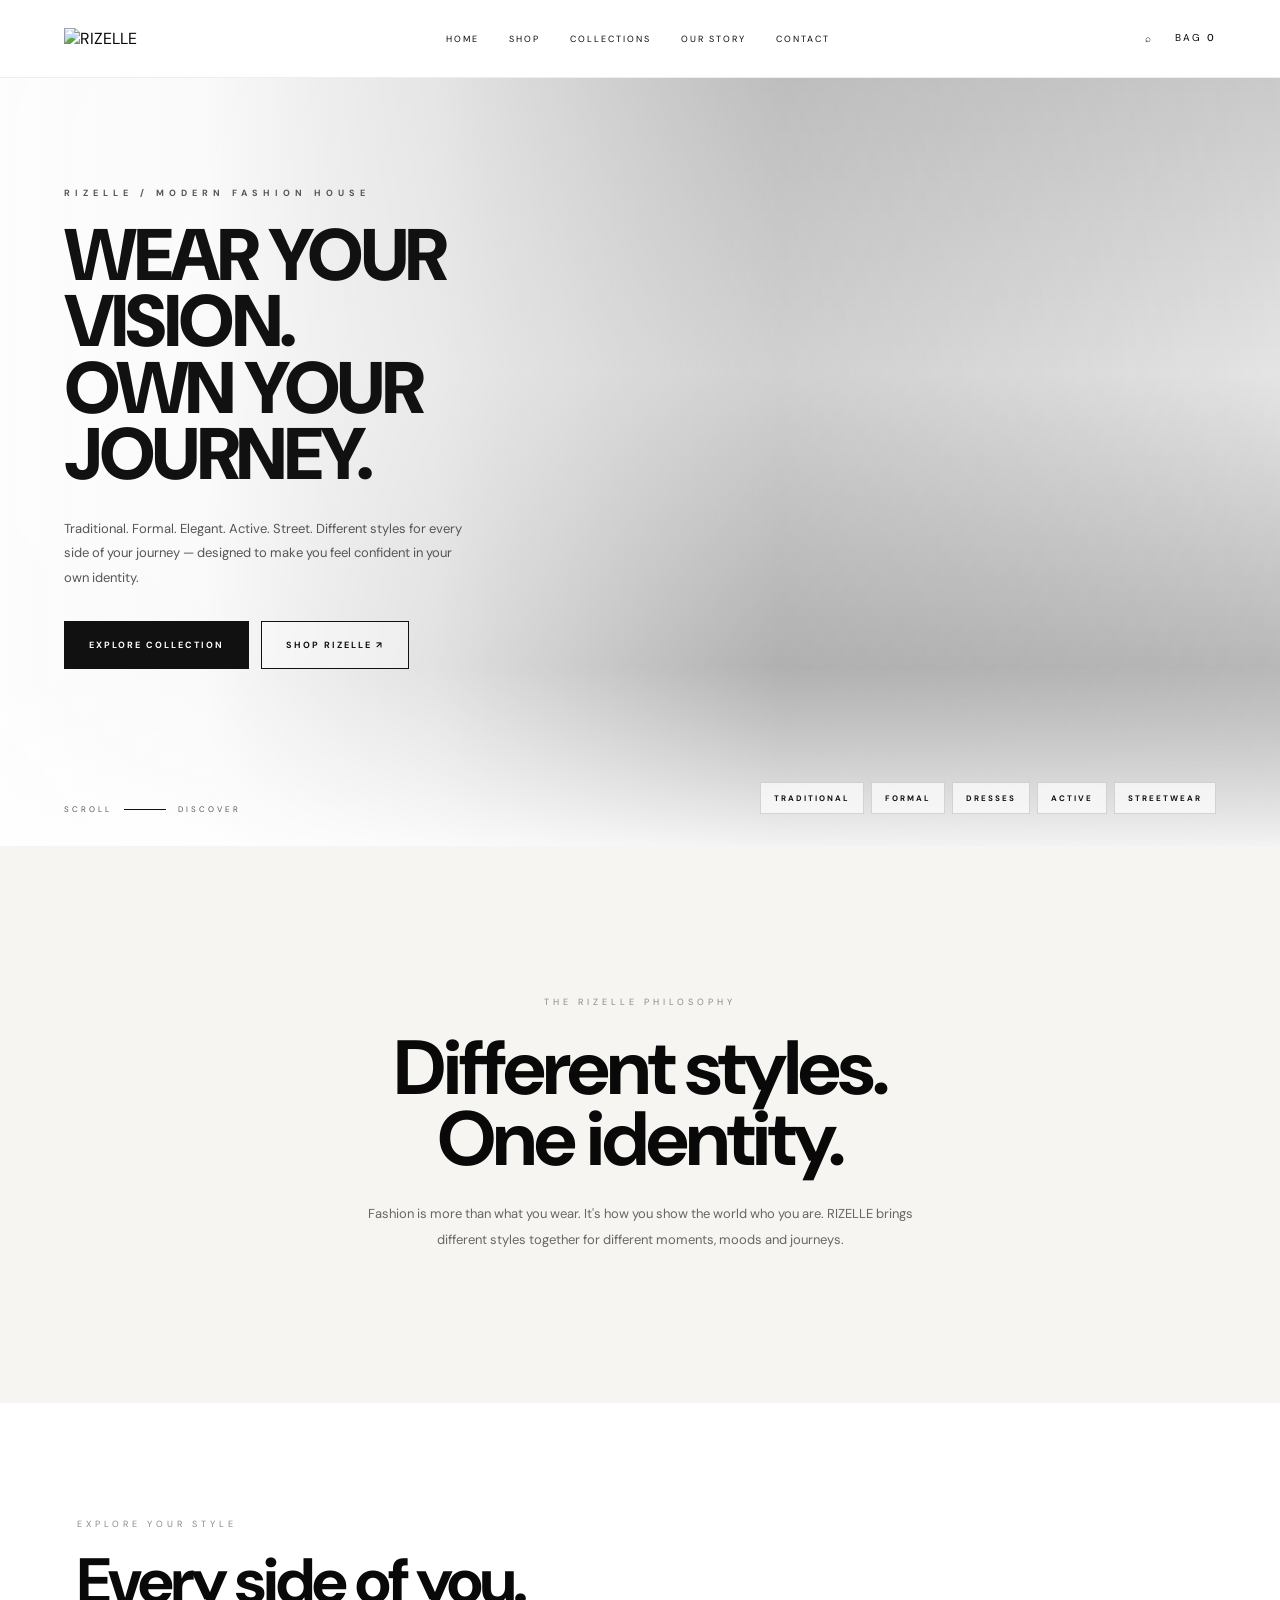
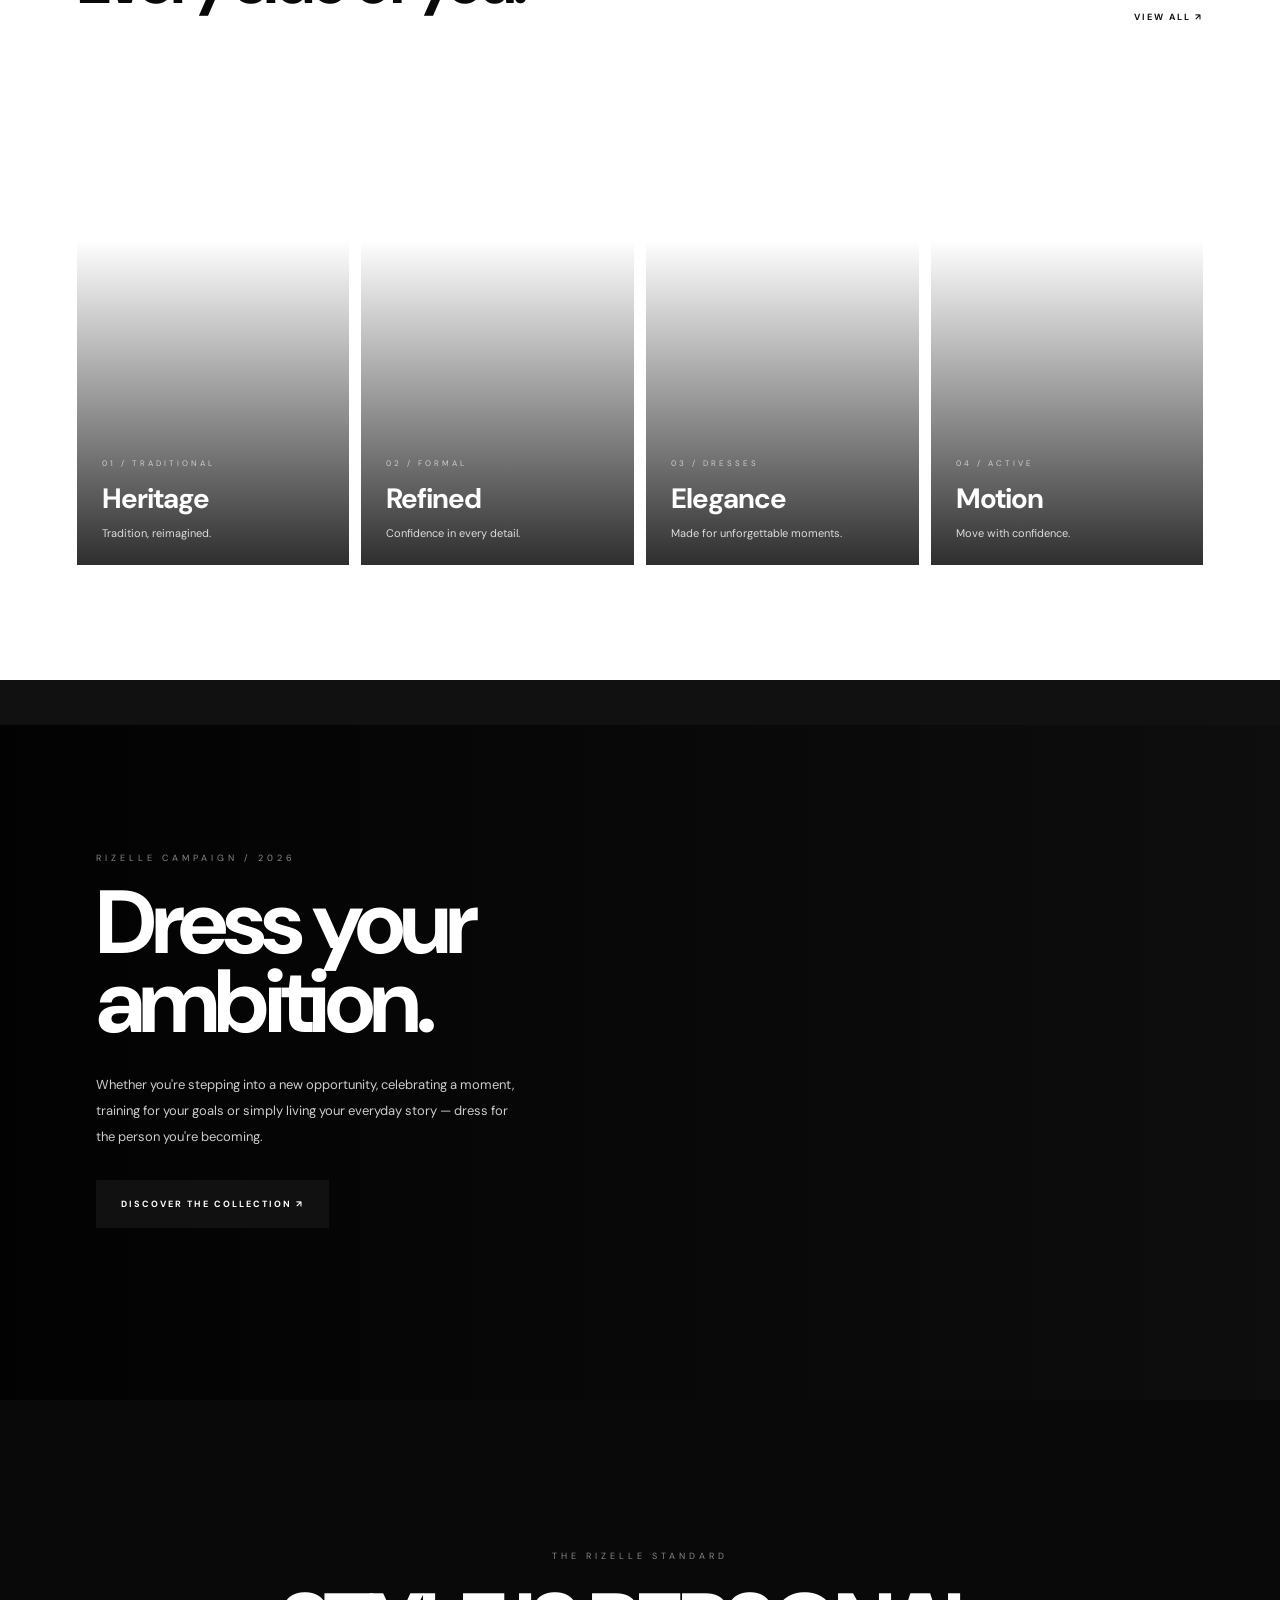
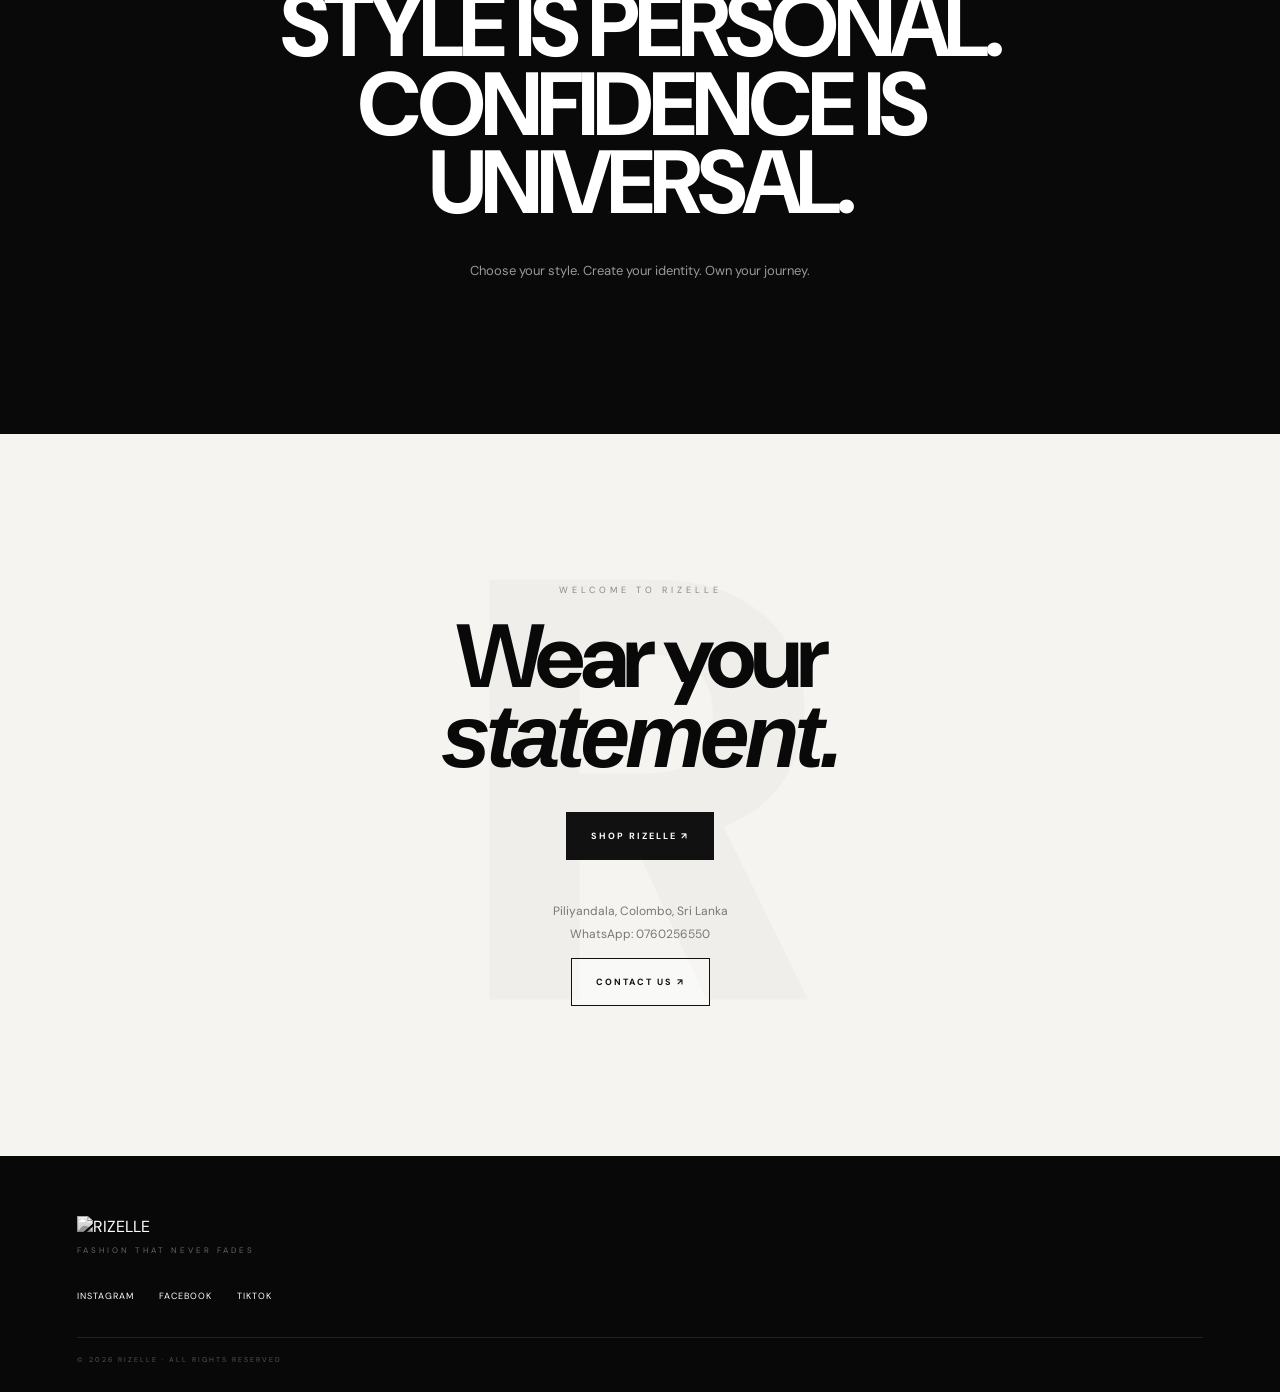
==== commit 96bb1b16: "Implement cinematic hero slider with transitions Add cinematic hero slider functionality and styles" ====
--- a/index.html
+++ b/index.html
@@ -194,15 +194,10 @@
 
 
 .rzHeroImage img{
-
     width:100%;
-
     height:100%;
-
     object-fit:cover;
-
     object-position:center;
-
     display:block;
 
     opacity:0;
@@ -211,21 +206,97 @@
         blur(9px)
         brightness(1.04);
 
-    transform:
-        scale(1.08);
+    transform:scale(1.08);
+
+    transition:
+        opacity 1.4s cubic-bezier(.2,.8,.2,1),
+        filter 1.4s cubic-bezier(.2,.8,.2,1),
+        transform 8s ease-in-out;
+}
+
+.rzHeroImage img.rzActive{
+    opacity:1;
+
+    filter:
+        blur(0)
+        brightness(1);
+
+    transform:scale(1.03);
+}
+
+/* =========================================
+   RIZELLE CINEMATIC HERO OVERLAY
+   ========================================= */
+
+.rzHeroImage::after{
+    content:"";
+    position:absolute;
+    inset:0;
+    z-index:2;
+    pointer-events:none;
+
+    background:
+        linear-gradient(
+            90deg,
+            rgba(0,0,0,.62) 0%,
+            rgba(0,0,0,.28) 45%,
+            rgba(0,0,0,.08) 100%
+        ),
+        linear-gradient(
+            180deg,
+            rgba(0,0,0,.18) 0%,
+            transparent 45%,
+            rgba(0,0,0,.38) 100%
+        );
+}
+
+/* Cinematic light sweep */
+.rzHeroImage::before{
+    content:"";
+    position:absolute;
+    top:0;
+    left:-80%;
+    width:45%;
+    height:100%;
+    z-index:3;
+    pointer-events:none;
+
+    background:linear-gradient(
+        90deg,
+        transparent,
+        rgba(255,255,255,.10),
+        transparent
+    );
+
+    transform:skewX(-18deg);
 
     animation:
-        rzImageReveal 1.8s
-        cubic-bezier(.2,.8,.2,1)
-        .4s forwards,
-
-        rzHeroZoom 18s
-        ease-in-out
-        2.1s infinite
-        alternate;
-
-}
-
+        rizelleLightSweep
+        7s ease-in-out
+        infinite;
+}
+
+@keyframes rizelleLightSweep{
+
+    0%{
+        left:-80%;
+        opacity:0;
+    }
+
+    15%{
+        opacity:1;
+    }
+
+    45%{
+        left:120%;
+        opacity:.7;
+    }
+
+    100%{
+        left:120%;
+        opacity:0;
+    }
+}
 
 @keyframes rzImageReveal{
 
@@ -1739,7 +1810,7 @@
 <div class="loaderInner">
 
     <div class="loaderBrand">
-        RIZELLE
+    RIZELLE
     </div>
 
     <div class="loaderLine"></div>
@@ -1758,9 +1829,9 @@
 <a href="#home">
 
 <img
-src="assets/rizelle-logo.jpg"
-alt="RIZELLE"
-
+    class="rizelleSiteLogo"
+    src="assets/rizelle-logo.jpg"
+    alt="RIZELLE"
 >
 
 </a>
@@ -2767,6 +2838,55 @@
 
 }
 
+/* =========================================
+   RIZELLE CINEMATIC HERO SLIDER
+   ========================================= */
+
+const rizelleHeroImages = [
+    "https://images.unsplash.com/photo-1483985988355-763728e1935b?auto=format&fit=crop&w=2000&q=90",
+    "https://images.unsplash.com/photo-1490481651871-ab68de25d43d?auto=format&fit=crop&w=2000&q=90",
+    "https://images.unsplash.com/photo-1445205170230-053b83016050?auto=format&fit=crop&w=2000&q=90",
+    "https://images.unsplash.com/photo-1496747611176-843222e1e57c?auto=format&fit=crop&w=2000&q=90",
+    "https://images.unsplash.com/photo-1469334031218-e382a71b716b?auto=format&fit=crop&w=2000&q=90"
+];
+
+const rizelleHeroImg =
+    document.querySelector(".rzHeroImage img");
+
+let rizelleHeroIndex = 0;
+
+if (rizelleHeroImg) {
+
+    /* First image */
+    rizelleHeroImg.src =
+        rizelleHeroImages[0];
+
+    rizelleHeroImg.onload = () => {
+        rizelleHeroImg.classList.add("rzActive");
+    };
+
+    /* Automatic cinematic image change */
+    setInterval(() => {
+
+        rizelleHeroImg.classList.remove("rzActive");
+
+        setTimeout(() => {
+
+            rizelleHeroIndex =
+                (rizelleHeroIndex + 1) %
+                rizelleHeroImages.length;
+
+            rizelleHeroImg.src =
+                rizelleHeroImages[rizelleHeroIndex];
+
+            rizelleHeroImg.onload = () => {
+                rizelleHeroImg.classList.add("rzActive");
+            };
+
+        }, 900);
+
+    }, 6500);
+}
 </script>
 
 </body>
